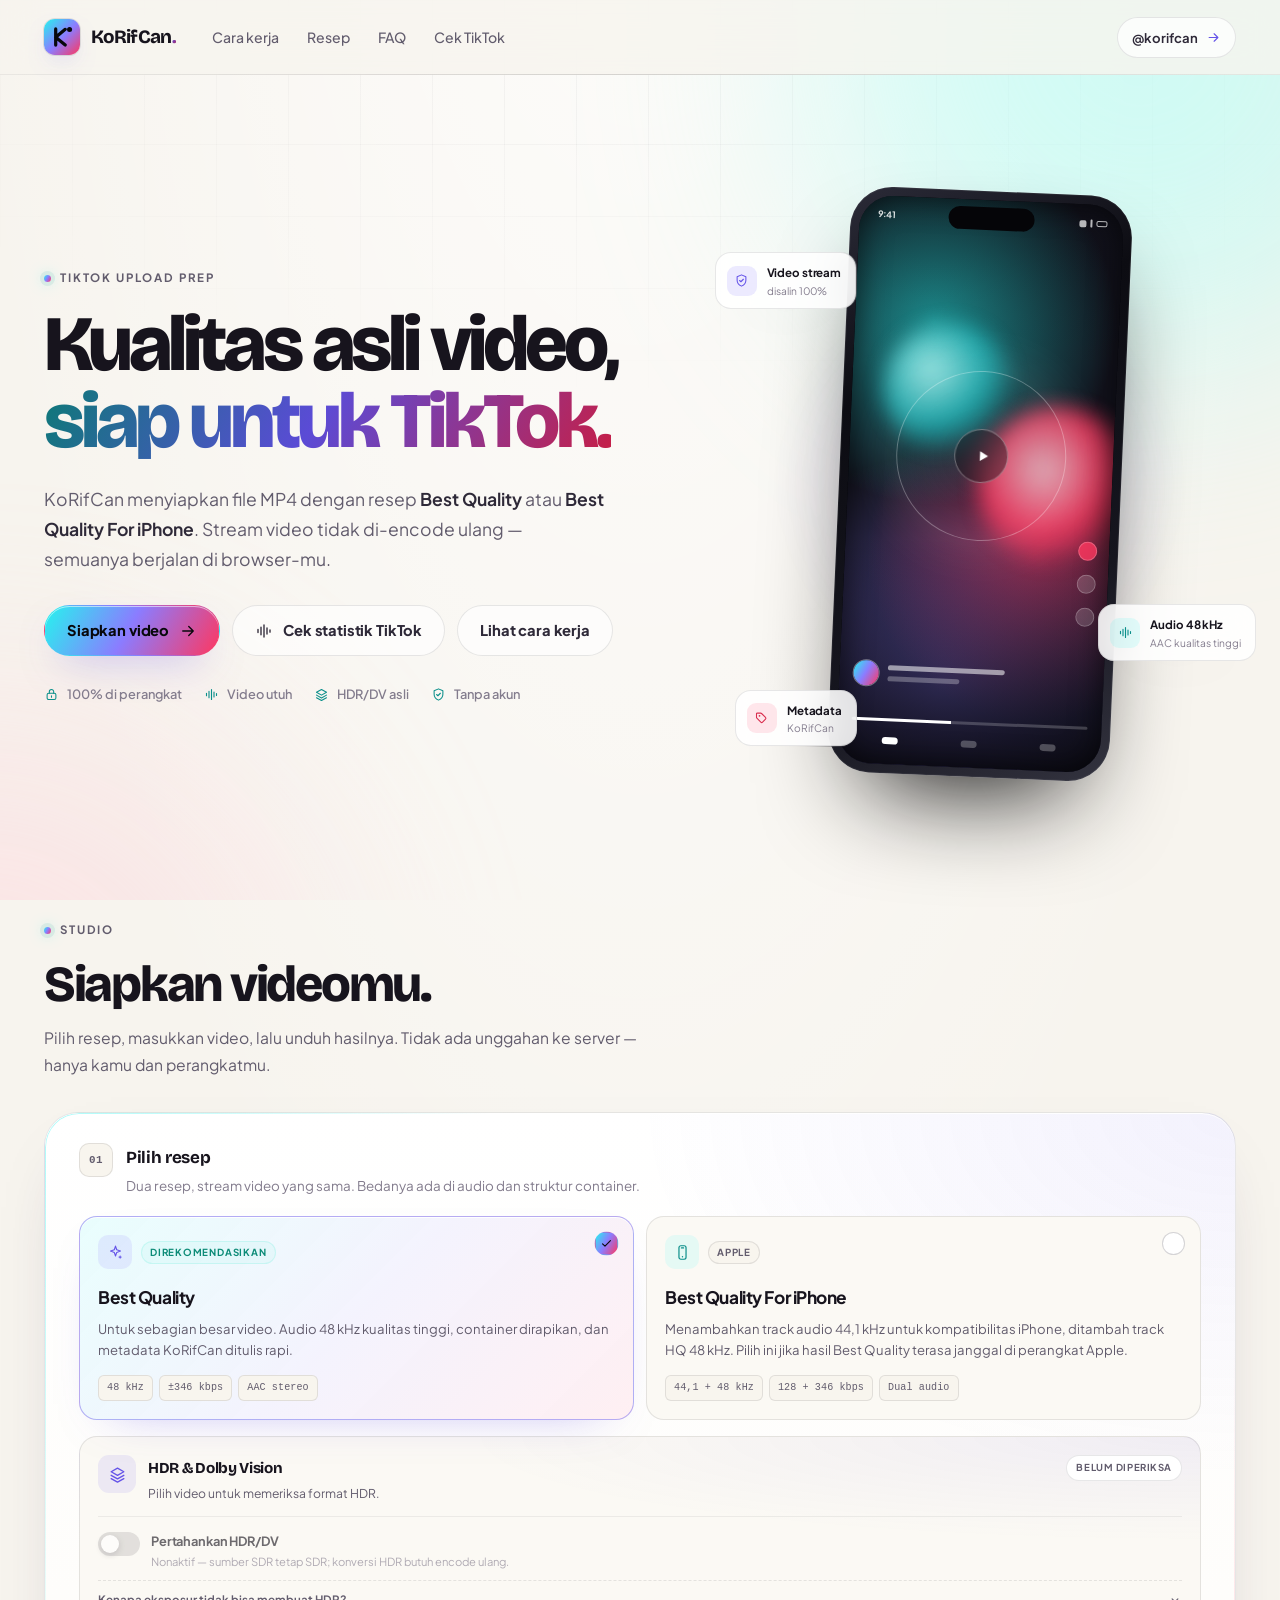
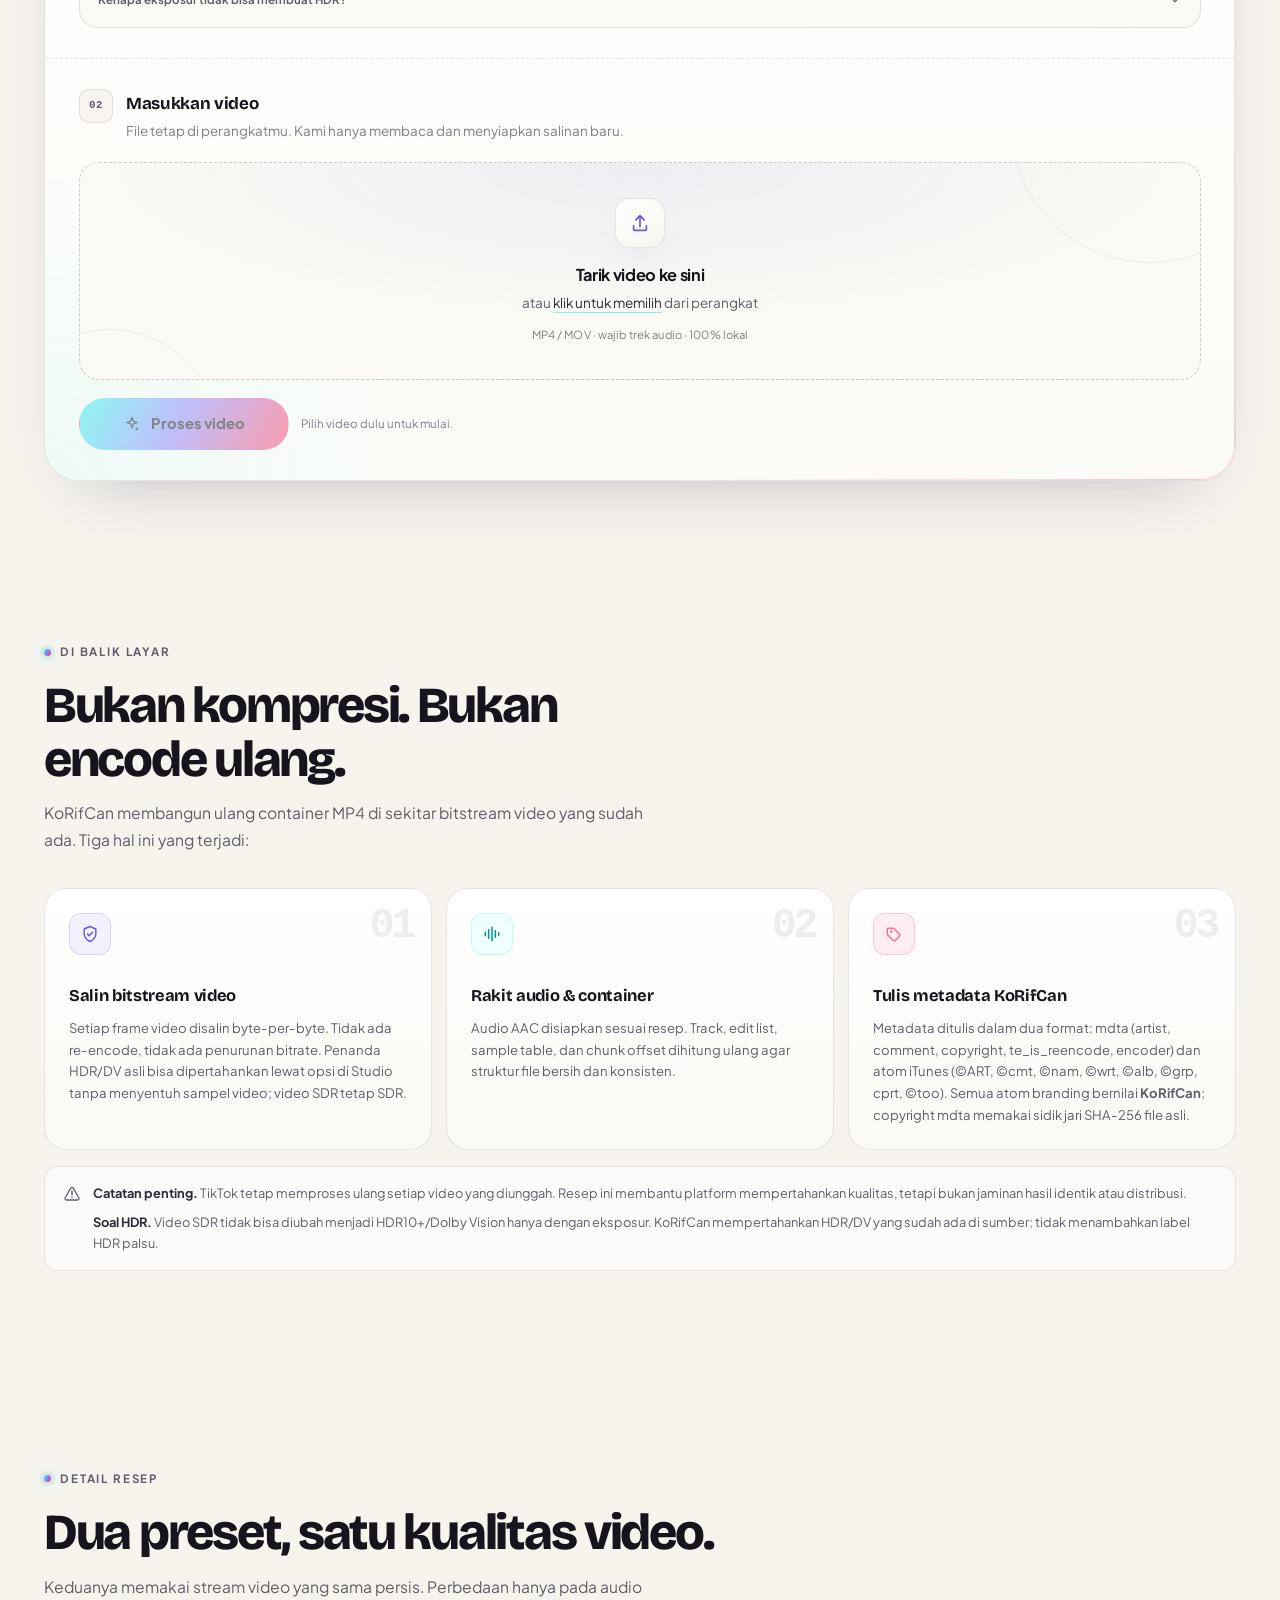
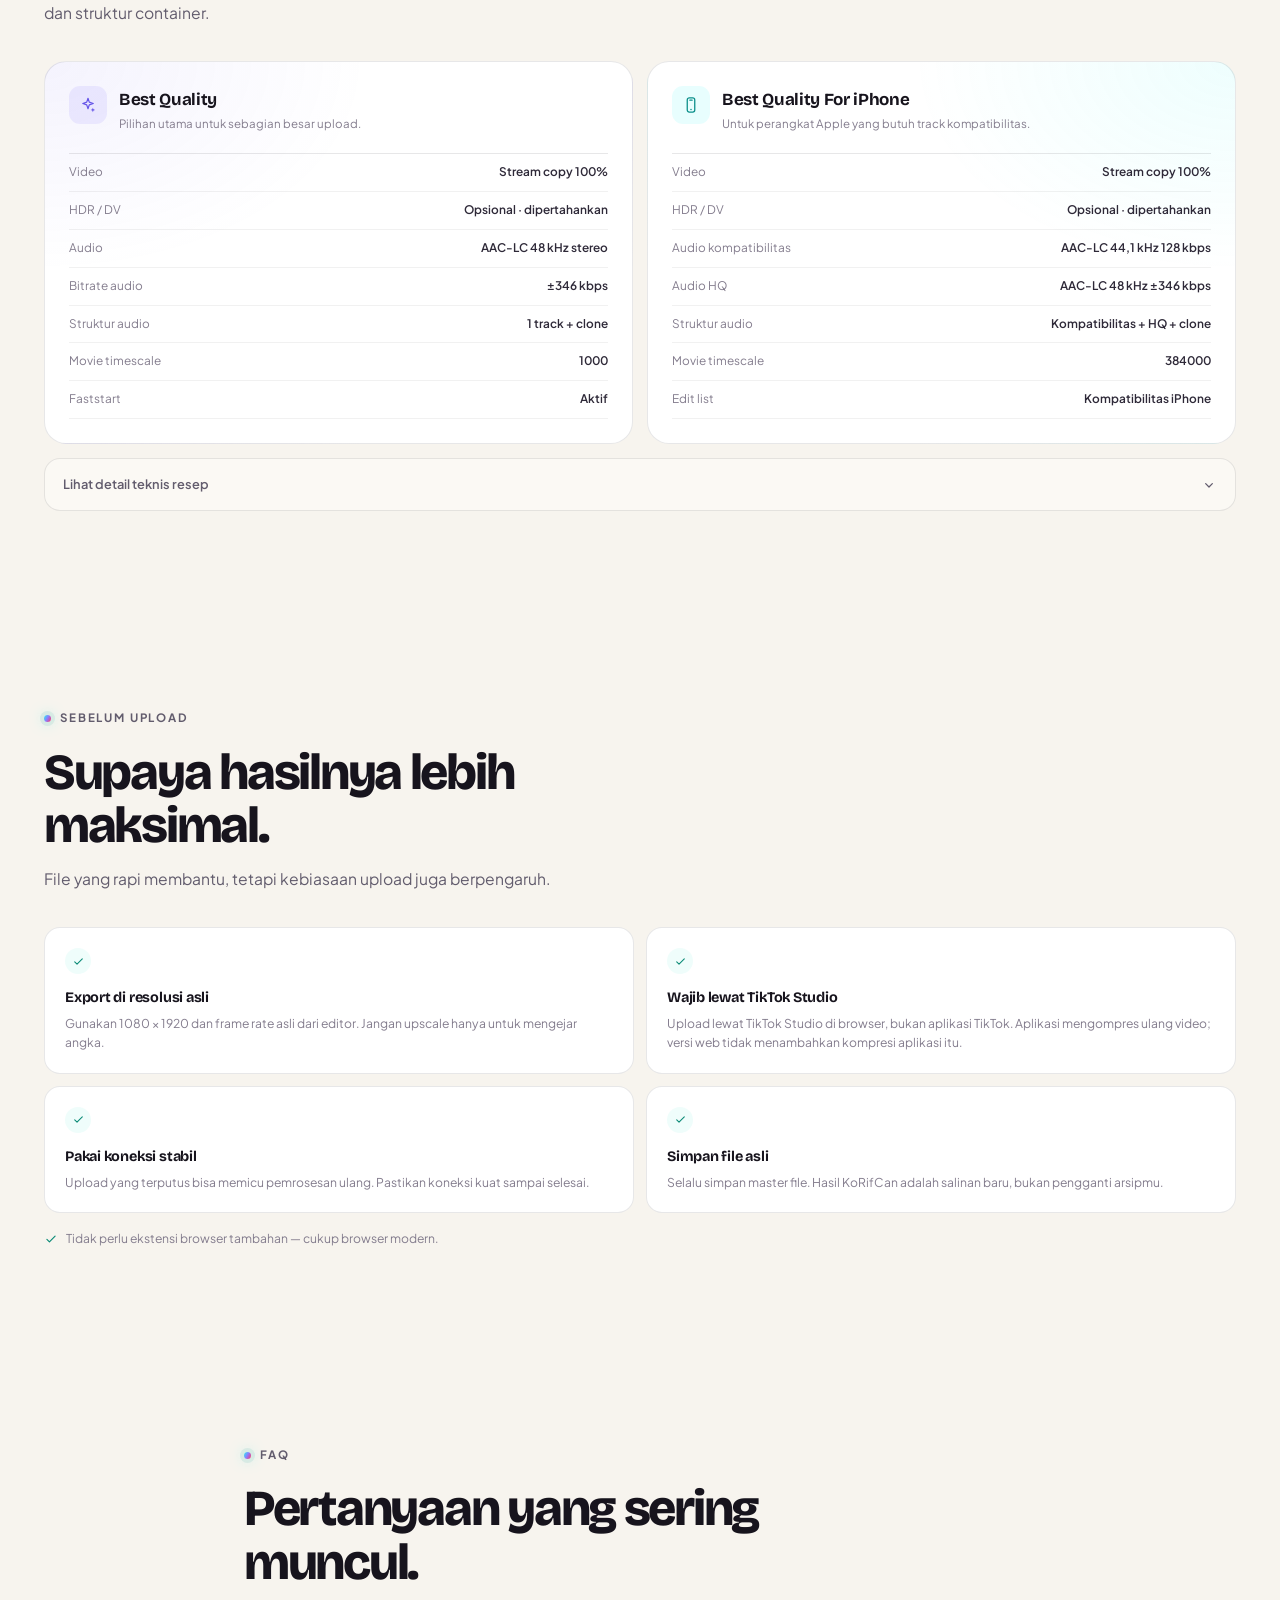
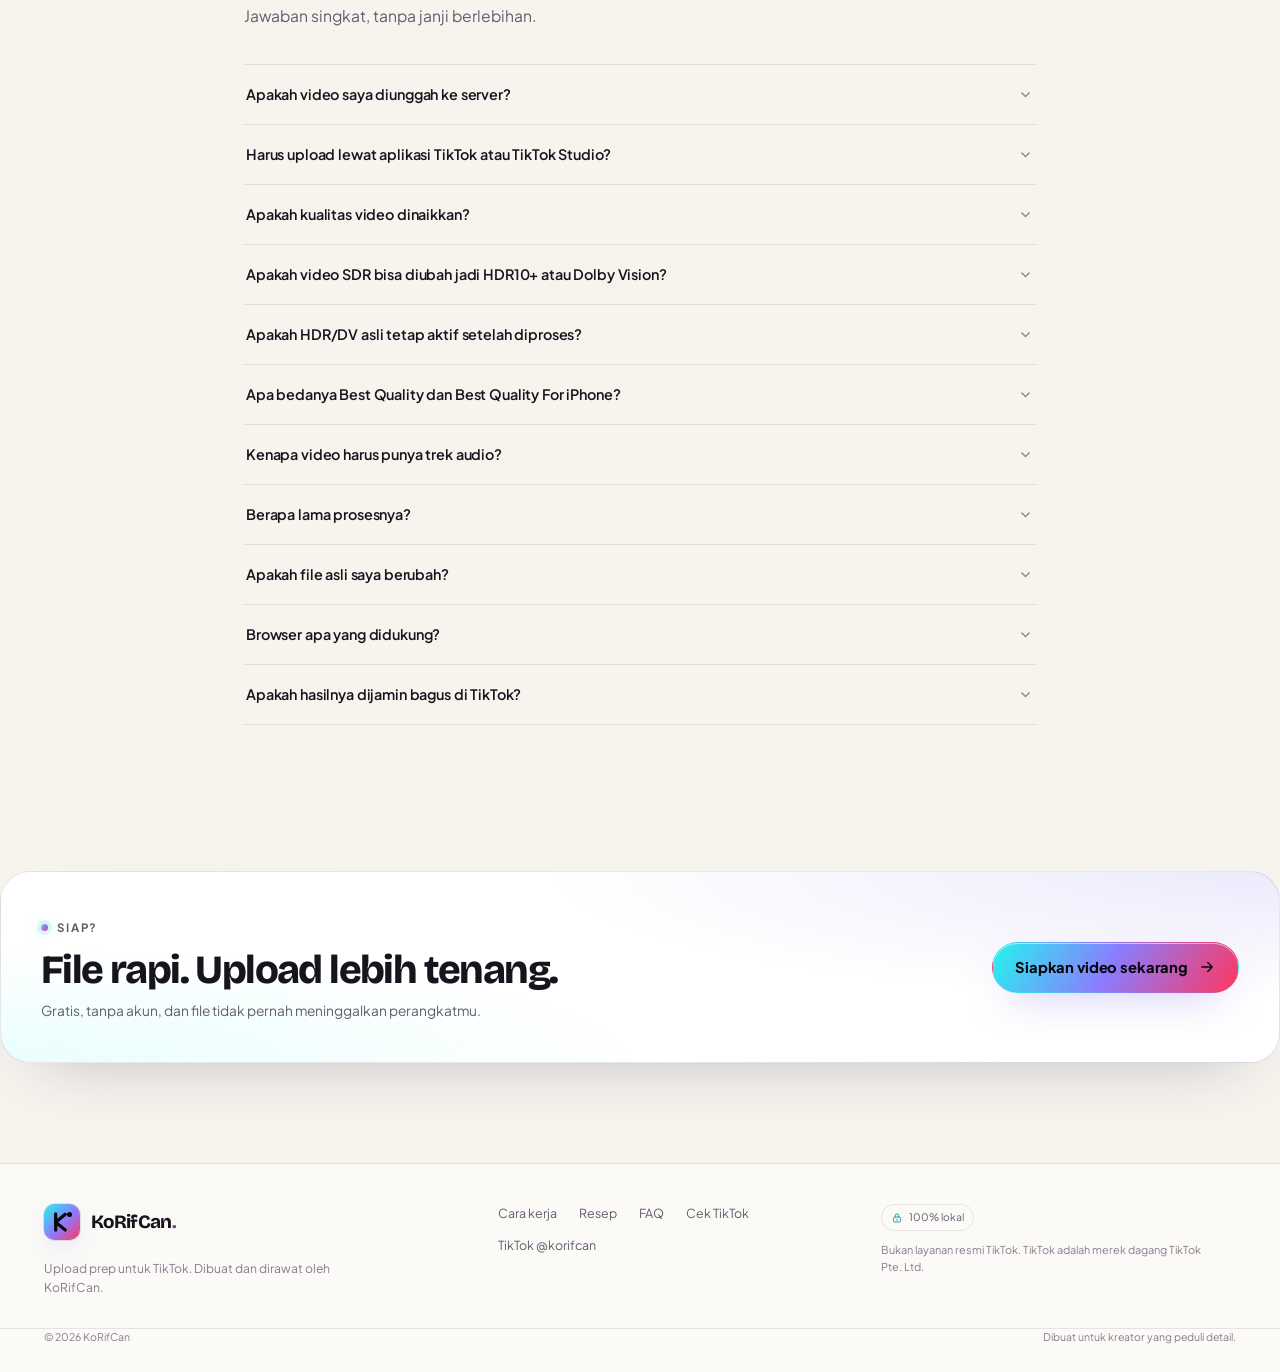
==== index.html @ ebb3dcac "Add hero shortcut to TikTok stats page" ====
<!doctype html>
<html lang="id">
<head>
  <meta charset="utf-8">
  <meta name="viewport" content="width=device-width, initial-scale=1, viewport-fit=cover">
  <title>KoRifCan — Siapkan Video TikTok Tanpa Encode Ulang</title>
  <meta name="description" content="Siapkan video TikTok dengan resep Best Quality atau Best Quality For iPhone. Video tidak di-encode ulang, HDR/DV asli bisa dipertahankan, dan seluruh proses berjalan di browser-mu.">
  <meta name="theme-color" content="#f7f4ee">
  <meta property="og:title" content="KoRifCan — Siapkan Video TikTok Tanpa Encode Ulang">
  <meta property="og:description" content="Upload prep untuk TikTok. Stream video disalin utuh, HDR/DV asli bisa dipertahankan, audio dan container dirapikan, 100% diproses di browser.">
  <meta property="og:type" content="website">
  <meta property="og:site_name" content="KoRifCan">
  <link rel="icon" href="favicon.svg" type="image/svg+xml">
  <link rel="stylesheet" href="style.css?v=20261113a">
</head>
<body>
  <svg class="svg-sprite" aria-hidden="true" focusable="false" xmlns="http://www.w3.org/2000/svg">
    <defs>
      <linearGradient id="gradMark" x1="0" y1="0" x2="40" y2="40" gradientUnits="userSpaceOnUse">
        <stop stop-color="#25f4ee"></stop>
        <stop offset=".52" stop-color="#8b7cff"></stop>
        <stop offset="1" stop-color="#ff375f"></stop>
      </linearGradient>
    </defs>
    <symbol id="icon-mark" viewBox="0 0 40 40">
      <rect width="40" height="40" rx="12" fill="url(#gradMark)"></rect>
      <path d="M13 11v18M13 20.2l10.6-8.7M13 20.2l10.6 8.7" fill="none" stroke="#08080c" stroke-width="3.6" stroke-linecap="round" stroke-linejoin="round"></path>
      <circle cx="28.4" cy="11.6" r="2.8" fill="#08080c"></circle>
    </symbol>
    <symbol id="icon-arrow" viewBox="0 0 24 24">
      <path d="M5 12h14M13 6l6 6-6 6" fill="none" stroke="currentColor" stroke-width="1.8" stroke-linecap="round" stroke-linejoin="round"></path>
    </symbol>
    <symbol id="icon-upload" viewBox="0 0 24 24">
      <path d="M12 16V4m0 0L7.5 8.5M12 4l4.5 4.5M5 15v3a2 2 0 0 0 2 2h10a2 2 0 0 0 2-2v-3" fill="none" stroke="currentColor" stroke-width="1.8" stroke-linecap="round" stroke-linejoin="round"></path>
    </symbol>
    <symbol id="icon-download" viewBox="0 0 24 24">
      <path d="M12 4v12m0 0l4.5-4.5M12 16l-4.5-4.5M5 20h14" fill="none" stroke="currentColor" stroke-width="1.9" stroke-linecap="round" stroke-linejoin="round"></path>
    </symbol>
    <symbol id="icon-tiktok" viewBox="0 0 24 24">
      <path d="M12.53.02c1.31-.02 2.61-.01 3.91-.02.08 1.53.63 3.09 1.75 4.17 1.12 1.11 2.7 1.62 4.24 1.79v4.03c-1.44-.05-2.89-.35-4.2-.97-.57-.26-1.1-.59-1.62-.93-.01 2.92.01 5.84-.02 8.75-.08 1.4-.54 2.79-1.35 3.94-1.31 1.92-3.58 3.17-5.91 3.21-1.43.08-2.86-.31-4.08-1.03-2.02-1.19-3.44-3.37-3.65-5.71-.02-.5-.03-1-.01-1.49.18-1.9 1.12-3.72 2.58-4.96 1.66-1.44 3.98-2.13 6.15-1.72.02 1.48-.04 2.96-.04 4.44-.99-.32-2.15-.23-3.02.37-.63.41-1.11 1.04-1.36 1.75-.21.51-.15 1.07-.14 1.61.24 1.64 1.82 3.02 3.5 2.87 1.12-.01 2.19-.66 2.77-1.61.19-.33.4-.67.41-1.06.1-1.79.06-3.57.07-5.36.01-4.03-.01-8.05.02-12.07Z" fill="currentColor"></path>
    </symbol>
    <symbol id="icon-external" viewBox="0 0 24 24">
      <path d="M14 4h6v6M20 4l-9 9M19 14v5a1 1 0 0 1-1 1H5a1 1 0 0 1-1-1V6a1 1 0 0 1 1-1h5" fill="none" stroke="currentColor" stroke-width="1.8" stroke-linecap="round" stroke-linejoin="round"></path>
    </symbol>
    <symbol id="icon-file" viewBox="0 0 24 24">
      <path d="M7 3h7l4 4v13a1 1 0 0 1-1 1H7a1 1 0 0 1-1-1V4a1 1 0 0 1 1-1Z" fill="none" stroke="currentColor" stroke-width="1.7" stroke-linejoin="round"></path>
      <path d="M14 3v5h4M9 12h6M9 16h4" fill="none" stroke="currentColor" stroke-width="1.7" stroke-linecap="round" stroke-linejoin="round"></path>
    </symbol>
    <symbol id="icon-check" viewBox="0 0 24 24">
      <path d="m5 12.5 4.3 4.3L19 7" fill="none" stroke="currentColor" stroke-width="2" stroke-linecap="round" stroke-linejoin="round"></path>
    </symbol>
    <symbol id="icon-shield" viewBox="0 0 24 24">
      <path d="M12 3l7 3v5.5c0 4.5-3 7.7-7 9.5-4-1.8-7-5-7-9.5V6l7-3Z" fill="none" stroke="currentColor" stroke-width="1.7" stroke-linejoin="round"></path>
      <path d="m9 12 2 2 4-4" fill="none" stroke="currentColor" stroke-width="1.7" stroke-linecap="round" stroke-linejoin="round"></path>
    </symbol>
    <symbol id="icon-lock" viewBox="0 0 24 24">
      <rect x="5" y="10" width="14" height="10" rx="2.5" fill="none" stroke="currentColor" stroke-width="1.7"></rect>
      <path d="M8.5 10V7.5a3.5 3.5 0 1 1 7 0V10M12 14v2.5" fill="none" stroke="currentColor" stroke-width="1.7" stroke-linecap="round"></path>
    </symbol>
    <symbol id="icon-waves" viewBox="0 0 24 24">
      <path d="M4 10v4M8 7v10M12 4v16M16 8v8M20 10.5v3" fill="none" stroke="currentColor" stroke-width="1.8" stroke-linecap="round"></path>
    </symbol>
    <symbol id="icon-layers" viewBox="0 0 24 24">
      <path d="m12 4 8 4.5-8 4.5-8-4.5L12 4Z" fill="none" stroke="currentColor" stroke-width="1.7" stroke-linejoin="round"></path>
      <path d="m4 13 8 4.5 8-4.5M4 17.2l8 4.5 8-4.5" fill="none" stroke="currentColor" stroke-width="1.7" stroke-linecap="round" stroke-linejoin="round"></path>
    </symbol>
    <symbol id="icon-tag" viewBox="0 0 24 24">
      <path d="M4 5.5v6.2c0 .5.2 1 .6 1.4l6.3 6.3c.8.8 2 .8 2.8 0l4.7-4.7c.8-.8.8-2 0-2.8l-6.3-6.3c-.4-.4-.9-.6-1.4-.6H5.5C4.7 5 4 5 4 5.5Z" fill="none" stroke="currentColor" stroke-width="1.7" stroke-linejoin="round"></path>
      <circle cx="8.8" cy="9.2" r="1.4" fill="currentColor"></circle>
    </symbol>
    <symbol id="icon-phone" viewBox="0 0 24 24">
      <rect x="7" y="2.5" width="10" height="19" rx="2.7" fill="none" stroke="currentColor" stroke-width="1.7"></rect>
      <path d="M10.5 5.5h3" fill="none" stroke="currentColor" stroke-width="1.7" stroke-linecap="round"></path>
      <circle cx="12" cy="18" r="1" fill="currentColor"></circle>
    </symbol>
    <symbol id="icon-spark" viewBox="0 0 24 24">
      <path d="M12 3l1.7 5.1L19 10l-5.3 1.9L12 17l-1.7-5.1L5 10l5.3-1.9L12 3Z" fill="none" stroke="currentColor" stroke-width="1.6" stroke-linejoin="round"></path>
      <path d="M18.5 15.5l.8 2.2 2.2.8-2.2.8-.8 2.2-.8-2.2-2.2-.8 2.2-.8.8-2.2Z" fill="currentColor"></path>
    </symbol>
    <symbol id="icon-chevron" viewBox="0 0 24 24">
      <path d="m7 10 5 5 5-5" fill="none" stroke="currentColor" stroke-width="1.9" stroke-linecap="round" stroke-linejoin="round"></path>
    </symbol>
    <symbol id="icon-alert" viewBox="0 0 24 24">
      <path d="M12 8v5M12 16.5v.1" fill="none" stroke="currentColor" stroke-width="2" stroke-linecap="round"></path>
      <path d="M10.3 4.2 2.9 17a2 2 0 0 0 1.7 3h14.8a2 2 0 0 0 1.7-3L13.7 4.2a2 2 0 0 0-3.4 0Z" fill="none" stroke="currentColor" stroke-width="1.7" stroke-linejoin="round"></path>
    </symbol>
    <symbol id="icon-x" viewBox="0 0 24 24">
      <path d="m6 6 12 12M18 6 6 18" fill="none" stroke="currentColor" stroke-width="1.9" stroke-linecap="round"></path>
    </symbol>
    <symbol id="icon-play" viewBox="0 0 24 24">
      <path d="M9 7.5v9l7.5-4.5L9 7.5Z" fill="currentColor"></path>
    </symbol>
  </svg>

  <div class="page-glow-layer" aria-hidden="true">
    <div class="page-glow page-glow--one"></div>
    <div class="page-glow page-glow--two"></div>
  </div>

  <header class="site-header">
    <div class="container header-inner">
      <a class="brand" href="#atas" aria-label="KoRifCan, kembali ke atas">
        <span class="brand-mark"><svg class="icon" aria-hidden="true"><use href="#icon-mark"></use></svg></span>
        <span class="brand-name">KoRifCan<span class="brand-dot">.</span></span>
      </a>
      <nav class="header-nav" aria-label="Navigasi utama">
        <a href="#cara-kerja">Cara kerja</a>
        <a href="#resep">Resep</a>
        <a href="#faq">FAQ</a>
        <a href="stats.html">Cek TikTok</a>
      </nav>
      <a class="header-cta" href="https://www.tiktok.com/@korifcan" target="_blank" rel="noopener noreferrer">
        <span>@korifcan</span>
        <svg class="icon" aria-hidden="true"><use href="#icon-arrow"></use></svg>
      </a>
    </div>
  </header>

  <main id="atas">
    <section class="hero">
      <div class="container hero-grid">
        <div class="hero-copy">
          <div class="eyebrow"><span class="eyebrow-dot"></span> TikTok upload prep</div>
          <h1>Kualitas asli video,<br><span class="text-grad">siap untuk TikTok.</span></h1>
          <p class="hero-lead">KoRifCan menyiapkan file MP4 dengan resep <strong>Best Quality</strong> atau <strong>Best Quality For iPhone</strong>. Stream video tidak di-encode ulang — semuanya berjalan di browser-mu.</p>
          <div class="hero-actions">
            <a class="btn btn-primary" href="#studio">
              <span>Siapkan video</span>
              <svg class="icon" aria-hidden="true"><use href="#icon-arrow"></use></svg>
            </a>
            <a class="btn btn-ghost" href="stats.html">
              <svg class="icon" aria-hidden="true"><use href="#icon-waves"></use></svg>
              <span>Cek statistik TikTok</span>
            </a>
            <a class="btn btn-ghost" href="#cara-kerja">Lihat cara kerja</a>
          </div>
          <ul class="hero-facts" aria-label="Keunggulan KoRifCan">
            <li><svg class="icon" aria-hidden="true"><use href="#icon-lock"></use></svg> 100% di perangkat</li>
            <li><svg class="icon" aria-hidden="true"><use href="#icon-waves"></use></svg> Video utuh</li>
            <li><svg class="icon" aria-hidden="true"><use href="#icon-layers"></use></svg> HDR/DV asli</li>
            <li><svg class="icon" aria-hidden="true"><use href="#icon-shield"></use></svg> Tanpa akun</li>
          </ul>
        </div>

        <div class="hero-visual" aria-hidden="true">
          <div class="phone">
            <div class="phone-notch"></div>
            <div class="phone-screen">
              <div class="screen-status"><span>9:41</span><span class="screen-status-icons"><i></i><i></i><i></i></span></div>
              <div class="screen-media">
                <div class="screen-orb screen-orb--a"></div>
                <div class="screen-orb screen-orb--b"></div>
                <div class="screen-ring"></div>
                <div class="screen-play"><svg class="icon"><use href="#icon-play"></use></svg></div>
                <div class="screen-rail">
                  <span class="rail-dot"></span><span class="rail-dot"></span><span class="rail-dot"></span>
                </div>
                <div class="screen-caption">
                  <span class="caption-avatar"></span>
                  <span class="caption-lines"><i></i><i></i></span>
                </div>
              </div>
              <div class="screen-bottom">
                <span class="screen-progress"></span>
                <div class="screen-tabs"><i class="is-on"></i><i></i><i></i></div>
              </div>
            </div>
          </div>
          <div class="float-card float-card--video">
            <span class="float-icon"><svg class="icon"><use href="#icon-shield"></use></svg></span>
            <span><strong>Video stream</strong><small>disalin 100%</small></span>
          </div>
          <div class="float-card float-card--audio">
            <span class="float-icon float-icon--cyan"><svg class="icon"><use href="#icon-waves"></use></svg></span>
            <span><strong>Audio 48 kHz</strong><small>AAC kualitas tinggi</small></span>
          </div>
          <div class="float-card float-card--meta">
            <span class="float-icon float-icon--pink"><svg class="icon"><use href="#icon-tag"></use></svg></span>
            <span><strong>Metadata</strong><small>KoRifCan</small></span>
          </div>
        </div>
      </div>
    </section>

    <section class="studio-section" id="studio">
      <div class="container">
        <div class="section-head">
          <div class="eyebrow"><span class="eyebrow-dot"></span> Studio</div>
          <h2>Siapkan videomu.</h2>
          <p>Pilih resep, masukkan video, lalu unduh hasilnya. Tidak ada unggahan ke server — hanya kamu dan perangkatmu.</p>
        </div>

        <div class="studio-card" id="studioCard">
          <div class="studio-step">
            <div class="step-head">
              <span class="step-index">01</span>
              <div>
                <h3>Pilih resep</h3>
                <p>Dua resep, stream video yang sama. Bedanya ada di audio dan struktur container.</p>
              </div>
            </div>

            <div class="preset-grid" role="radiogroup" aria-label="Pilih resep">
              <label class="preset-option" data-preset="best">
                <input type="radio" name="preset" value="best" checked>
                <span class="preset-check"><svg class="icon" aria-hidden="true"><use href="#icon-check"></use></svg></span>
                <span class="preset-top">
                  <span class="preset-icon"><svg class="icon" aria-hidden="true"><use href="#icon-spark"></use></svg></span>
                  <span class="preset-badge">Direkomendasikan</span>
                </span>
                <span class="preset-name">Best Quality</span>
                <span class="preset-desc">Untuk sebagian besar video. Audio 48 kHz kualitas tinggi, container dirapikan, dan metadata KoRifCan ditulis rapi.</span>
                <span class="preset-specs">
                  <span>48 kHz</span><span>±346 kbps</span><span>AAC stereo</span>
                </span>
              </label>

              <label class="preset-option" data-preset="iphone">
                <input type="radio" name="preset" value="iphone">
                <span class="preset-check"><svg class="icon" aria-hidden="true"><use href="#icon-check"></use></svg></span>
                <span class="preset-top">
                  <span class="preset-icon preset-icon--cyan"><svg class="icon" aria-hidden="true"><use href="#icon-phone"></use></svg></span>
                  <span class="preset-badge preset-badge--quiet">Apple</span>
                </span>
                <span class="preset-name">Best Quality For iPhone</span>
                <span class="preset-desc">Menambahkan track audio 44,1 kHz untuk kompatibilitas iPhone, ditambah track HQ 48 kHz. Pilih ini jika hasil Best Quality terasa janggal di perangkat Apple.</span>
                <span class="preset-specs">
                  <span>44,1 + 48 kHz</span><span>128 + 346 kbps</span><span>Dual audio</span>
                </span>
              </label>
            </div>

            <div class="hdr-card" id="hdrCard">
              <div class="hdr-top">
                <span class="hdr-icon"><svg class="icon" aria-hidden="true"><use href="#icon-layers"></use></svg></span>
                <div class="hdr-copy">
                  <h4>HDR &amp; Dolby Vision</h4>
                  <p id="hdrStatus">Pilih video untuk memeriksa format HDR.</p>
                </div>
                <span class="hdr-badge" id="hdrBadge">Belum diperiksa</span>
              </div>
              <label class="hdr-toggle is-disabled" id="hdrToggle" for="hdrPreserve">
                <input type="checkbox" id="hdrPreserve" checked disabled>
                <span class="hdr-switch" aria-hidden="true"></span>
                <span class="hdr-toggle-copy">
                  <strong>Pertahankan HDR/DV</strong>
                  <small id="hdrToggleNote">Nonaktif — sumber SDR tetap SDR; konversi HDR butuh encode ulang.</small>
                </span>
              </label>
              <details class="hdr-info">
                <summary>
                  <span>Kenapa eksposur tidak bisa membuat HDR?</span>
                  <svg class="icon" aria-hidden="true"><use href="#icon-chevron"></use></svg>
                </summary>
                <div class="hdr-info-body">
                  <p><strong>HDR bukan efek eksposur.</strong> Mengubah eksposur berarti mengubah piksel, jadi video harus di-decode dan di-encode ulang. Itu pun tidak membuat metadata HDR10+ per-scene atau RPU Dolby Vision yang valid.</p>
                  <ul>
                    <li><strong>HDR10+</strong> butuh bitstream 10-bit PQ dan metadata dinamis ST 2094-40 yang mengikuti setiap scene.</li>
                    <li><strong>Dolby Vision</strong> butuh RPU per frame dan tooling berlisensi Dolby; tidak bisa disintesis dari slider eksposur.</li>
                    <li><strong>Yang bisa dilakukan tanpa re-encode:</strong> mempertahankan HDR/DV yang sudah ada di file sumber. Video SDR tetap SDR.</li>
                  </ul>
                  <p>Butuh konversi SDR ke HDR? Itu harus dilakukan dengan encoder 10-bit dan tooling metadata di desktop/server, bukan di situs statis ini.</p>
                </div>
              </details>
            </div>
          </div>

          <div class="studio-step">
            <div class="step-head">
              <span class="step-index">02</span>
              <div>
                <h3>Masukkan video</h3>
                <p>File tetap di perangkatmu. Kami hanya membaca dan menyiapkan salinan baru.</p>
              </div>
            </div>

            <div class="dropzone" id="dropzone" role="button" tabindex="0" aria-label="Pilih video MP4 atau MOV">
              <input type="file" id="fileInput" accept="video/mp4,video/quicktime,.mp4,.mov,.m4v" hidden>
              <span class="dropzone-icon"><svg class="icon" aria-hidden="true"><use href="#icon-upload"></use></svg></span>
              <span class="dropzone-title">Tarik video ke sini</span>
              <span class="dropzone-sub">atau <u>klik untuk memilih</u> dari perangkat</span>
              <span class="dropzone-note">MP4 / MOV · wajib trek audio · 100% lokal</span>
              <span class="dropzone-orbit dropzone-orbit--one"></span>
              <span class="dropzone-orbit dropzone-orbit--two"></span>
            </div>

            <div class="file-card" id="fileCard" hidden>
              <div class="file-row">
                <span class="file-icon"><svg class="icon" aria-hidden="true"><use href="#icon-file"></use></svg></span>
                <span class="file-copy">
                  <span class="file-name" id="fileName">video.mp4</span>
                  <span class="file-meta" id="fileMeta">—</span>
                </span>
                <span class="file-actions">
                  <button class="mini-btn" type="button" id="btnChange">Ganti</button>
                  <button class="icon-btn" type="button" id="btnRemove" aria-label="Hapus video">
                    <svg class="icon" aria-hidden="true"><use href="#icon-x"></use></svg>
                  </button>
                </span>
              </div>
              <dl class="file-details" id="fileDetails" aria-label="Informasi video" hidden>
                <div class="file-stat">
                  <dt>Resolusi</dt>
                  <dd id="infoResolution">—</dd>
                </div>
                <div class="file-stat">
                  <dt>Frame rate</dt>
                  <dd id="infoFps">—</dd>
                </div>
                <div class="file-stat">
                  <dt>Durasi</dt>
                  <dd id="infoDuration">—</dd>
                </div>
                <div class="file-stat">
                  <dt>Codec</dt>
                  <dd id="infoCodec">—</dd>
                </div>
                <div class="file-stat">
                  <dt>Bit depth</dt>
                  <dd id="infoBitDepth">—</dd>
                </div>
                <div class="file-stat">
                  <dt>Warna</dt>
                  <dd id="infoColor">—</dd>
                </div>
                <div class="file-stat">
                  <dt>Bitrate video</dt>
                  <dd id="infoBitrate">—</dd>
                </div>
                <div class="file-stat">
                  <dt>Bitrate total</dt>
                  <dd id="infoTotalBitrate">—</dd>
                </div>
                <div class="file-stat">
                  <dt>Kualitas</dt>
                  <dd><span id="infoQuality">—</span><small class="file-stat-note" id="infoQualityNote"></small></dd>
                </div>
                <div class="file-stat">
                  <dt>Audio</dt>
                  <dd id="infoAudio">—</dd>
                </div>
              </dl>
            </div>

            <div class="process-row">
              <button class="btn btn-primary btn-process" type="button" id="btnProcess" disabled>
                <svg class="icon" aria-hidden="true"><use href="#icon-spark"></use></svg>
                <span id="processLabel">Proses video</span>
              </button>
              <p class="process-note" id="processNote">Pilih video dulu untuk mulai.</p>
            </div>
          </div>

          <div class="progress-panel" id="progressPanel" aria-live="polite" hidden>
            <div class="progress-head">
              <div>
                <h3 id="progressTitle">Sedang menyiapkan videomu</h3>
                <p id="progressSub">Jangan tutup tab ini selama proses berjalan.</p>
              </div>
              <span class="progress-pct" id="progressPct">0%</span>
            </div>
            <div class="progress-track" id="progressBar" role="progressbar" aria-valuemin="0" aria-valuemax="100" aria-valuenow="0" aria-label="Progres pemrosesan">
              <span class="progress-fill" id="barFill"></span>
            </div>
            <ol class="stage-list" id="stageList">
              <li class="stage" data-stage="0"><span class="stage-dot"><span>1</span></span><span class="stage-label">Membaca file &amp; sidik jari</span></li>
              <li class="stage" data-stage="1"><span class="stage-dot"><span>2</span></span><span class="stage-label">Memuat mesin ffmpeg</span></li>
              <li class="stage" data-stage="2"><span class="stage-dot"><span>3</span></span><span class="stage-label">Menyalin video &amp; menyiapkan audio</span></li>
              <li class="stage" data-stage="3"><span class="stage-dot"><span>4</span></span><span class="stage-label">Menyusun container &amp; metadata</span></li>
              <li class="stage" data-stage="4"><span class="stage-dot"><span>5</span></span><span class="stage-label">Menyiapkan file unduhan</span></li>
            </ol>
          </div>

          <div class="error-box" id="errorBox" role="alert" hidden>
            <span class="error-icon"><svg class="icon" aria-hidden="true"><use href="#icon-alert"></use></svg></span>
            <div class="error-copy">
              <strong>Proses belum berhasil</strong>
              <p id="errorText">Terjadi kesalahan.</p>
            </div>
            <button class="icon-btn" type="button" id="btnErrorClose" aria-label="Tutup pesan error">
              <svg class="icon" aria-hidden="true"><use href="#icon-x"></use></svg>
            </button>
          </div>

          <div class="result-panel" id="resultPanel" role="status" hidden>
            <div class="result-head">
              <span class="result-badge"><svg class="icon" aria-hidden="true"><use href="#icon-check"></use></svg> Siap diunduh</span>
              <h3>Videomu sudah disiapkan.</h3>
              <p>Stream video disalin utuh. File asli tetap tidak berubah.</p>
            </div>
            <div class="result-grid">
              <div class="result-preview">
                <video id="preview" controls playsinline preload="metadata" poster="poster.svg"></video>
              </div>
              <div class="result-detail">
                <span class="result-file" id="resultName">video-korifcan.mp4</span>
                <dl class="result-stats">
                  <div><dt>Ukuran file</dt><dd id="resultSize">—</dd></div>
                  <div><dt>Durasi</dt><dd id="resultDuration">—</dd></div>
                  <div><dt>Resep</dt><dd id="resultPreset">—</dd></div>
                  <div><dt>Stream video</dt><dd id="resultStream">—</dd></div>
                  <div><dt>HDR / DV</dt><dd id="resultHdr">—</dd></div>
                </dl>
                <p class="result-meta" id="resultMeta">Metadata KoRifCan: mdta + iTunes</p>
                <a class="btn btn-primary btn-download" id="btnDownload" href="#" download>
                  <svg class="icon" aria-hidden="true"><use href="#icon-download"></use></svg>
                  <span>Unduh video</span>
                </a>
                <a class="btn btn-studio" id="studioLink" href="https://www.tiktok.com/tiktokstudio/upload" target="_blank" rel="noopener noreferrer">
                  <span class="studio-mark"><svg class="icon" aria-hidden="true"><use href="#icon-tiktok"></use></svg></span>
                  <span class="studio-copy">
                    <span class="studio-title">Upload lewat TikTok Studio</span>
                    <span class="studio-sub">Wajib di browser · tanpa ekstensi</span>
                  </span>
                  <span class="studio-arrow"><svg class="icon" aria-hidden="true"><use href="#icon-external"></use></svg></span>
                  <!-- Stub untuk app.js lama yang masih tersimpan di cache: jangan sampai handler unduhan otomatisnya menempel ke tautan asli. -->
                  <span id="btnStudio" hidden></span>
                </a>
                <div class="studio-guide">
                  <p class="studio-guide-title"><svg class="icon" aria-hidden="true"><use href="#icon-check"></use></svg> Cara upload yang benar</p>
                  <ol class="studio-steps">
                    <li>Unduh video dulu lewat tombol <strong>Unduh video</strong> di atas.</li>
                    <li>Buka <strong>TikTok Studio</strong> lewat tombol di atas — di browser, bukan aplikasi TikTok.</li>
                    <li>Seret atau pilih <strong id="studioFileName">video-korifcan.mp4</strong> di tab TikTok Studio.</li>
                  </ol>
                  <p class="studio-warning"><svg class="icon" aria-hidden="true"><use href="#icon-alert"></use></svg> <span><strong>Jangan upload lewat aplikasi TikTok</strong> — aplikasi akan mengompres ulang video. Tidak perlu ekstensi browser tambahan; file hasil tetap MP4 biasa.</span></p>
                </div>
                <button class="btn btn-ghost btn-again" type="button" id="btnAgain">Proses video lain</button>
              </div>
            </div>
            <p class="result-footnote">TikTok tetap memproses ulang video saat upload. Upload lewat TikTok Studio di browser, bukan aplikasi, untuk mengurangi kompresi tambahan. Resep ini membantu mempertahankan kualitas, bukan menjamin hasil yang identik.</p>
          </div>
        </div>
      </div>
    </section>

    <section class="section how-section" id="cara-kerja">
      <div class="container">
        <div class="section-head">
          <div class="eyebrow"><span class="eyebrow-dot"></span> Di balik layar</div>
          <h2>Bukan kompresi. Bukan encode ulang.</h2>
          <p>KoRifCan membangun ulang container MP4 di sekitar bitstream video yang sudah ada. Tiga hal ini yang terjadi:</p>
        </div>
        <div class="feature-grid">
          <article class="feature-card" data-reveal>
            <span class="feature-number">01</span>
            <span class="feature-icon"><svg class="icon" aria-hidden="true"><use href="#icon-shield"></use></svg></span>
            <h3>Salin bitstream video</h3>
            <p>Setiap frame video disalin byte-per-byte. Tidak ada re-encode, tidak ada penurunan bitrate. Penanda HDR/DV asli bisa dipertahankan lewat opsi di Studio tanpa menyentuh sampel video; video SDR tetap SDR.</p>
          </article>
          <article class="feature-card" data-reveal>
            <span class="feature-number">02</span>
            <span class="feature-icon feature-icon--cyan"><svg class="icon" aria-hidden="true"><use href="#icon-waves"></use></svg></span>
            <h3>Rakit audio &amp; container</h3>
            <p>Audio AAC disiapkan sesuai resep. Track, edit list, sample table, dan chunk offset dihitung ulang agar struktur file bersih dan konsisten.</p>
          </article>
          <article class="feature-card" data-reveal>
            <span class="feature-number">03</span>
            <span class="feature-icon feature-icon--pink"><svg class="icon" aria-hidden="true"><use href="#icon-tag"></use></svg></span>
            <h3>Tulis metadata KoRifCan</h3>
            <p>Metadata ditulis dalam dua format: mdta (artist, comment, copyright, te_is_reencode, encoder) dan atom iTunes (©ART, ©cmt, ©nam, ©wrt, ©alb, ©grp, cprt, ©too). Semua atom branding bernilai <strong>KoRifCan</strong>; copyright mdta memakai sidik jari SHA-256 file asli.</p>
          </article>
        </div>
        <div class="honesty-note" data-reveal>
          <svg class="icon" aria-hidden="true"><use href="#icon-alert"></use></svg>
          <div>
            <p><strong>Catatan penting.</strong> TikTok tetap memproses ulang setiap video yang diunggah. Resep ini membantu platform mempertahankan kualitas, tetapi bukan jaminan hasil identik atau distribusi.</p>
            <p><strong>Soal HDR.</strong> Video SDR tidak bisa diubah menjadi HDR10+/Dolby Vision hanya dengan eksposur. KoRifCan mempertahankan HDR/DV yang sudah ada di sumber; tidak menambahkan label HDR palsu.</p>
          </div>
        </div>
      </div>
    </section>

    <section class="section recipe-section" id="resep">
      <div class="container">
        <div class="section-head">
          <div class="eyebrow"><span class="eyebrow-dot"></span> Detail resep</div>
          <h2>Dua preset, satu kualitas video.</h2>
          <p>Keduanya memakai stream video yang sama persis. Perbedaan hanya pada audio dan struktur container.</p>
        </div>

        <div class="recipe-grid">
          <article class="recipe-card" data-reveal>
            <div class="recipe-head">
              <span class="recipe-icon"><svg class="icon" aria-hidden="true"><use href="#icon-spark"></use></svg></span>
              <div>
                <h3>Best Quality</h3>
                <p>Pilihan utama untuk sebagian besar upload.</p>
              </div>
            </div>
            <ul class="recipe-list">
              <li><span>Video</span><strong>Stream copy 100%</strong></li>
              <li><span>HDR / DV</span><strong>Opsional · dipertahankan</strong></li>
              <li><span>Audio</span><strong>AAC-LC 48 kHz stereo</strong></li>
              <li><span>Bitrate audio</span><strong>±346 kbps</strong></li>
              <li><span>Struktur audio</span><strong>1 track + clone</strong></li>
              <li><span>Movie timescale</span><strong>1000</strong></li>
              <li><span>Faststart</span><strong>Aktif</strong></li>
            </ul>
          </article>

          <article class="recipe-card recipe-card--iphone" data-reveal>
            <div class="recipe-head">
              <span class="recipe-icon recipe-icon--cyan"><svg class="icon" aria-hidden="true"><use href="#icon-phone"></use></svg></span>
              <div>
                <h3>Best Quality For iPhone</h3>
                <p>Untuk perangkat Apple yang butuh track kompatibilitas.</p>
              </div>
            </div>
            <ul class="recipe-list">
              <li><span>Video</span><strong>Stream copy 100%</strong></li>
              <li><span>HDR / DV</span><strong>Opsional · dipertahankan</strong></li>
              <li><span>Audio kompatibilitas</span><strong>AAC-LC 44,1 kHz 128 kbps</strong></li>
              <li><span>Audio HQ</span><strong>AAC-LC 48 kHz ±346 kbps</strong></li>
              <li><span>Struktur audio</span><strong>Kompatibilitas + HQ + clone</strong></li>
              <li><span>Movie timescale</span><strong>384000</strong></li>
              <li><span>Edit list</span><strong>Kompatibilitas iPhone</strong></li>
            </ul>
          </article>
        </div>

        <details class="recipe-details">
          <summary>
            <span>Lihat detail teknis resep</span>
            <svg class="icon" aria-hidden="true"><use href="#icon-chevron"></use></svg>
          </summary>
          <div class="recipe-details-body">
            <div class="detail-block">
              <h4>Best Quality</h4>
              <ul>
                <li>Audio utama AAC-LC 48 kHz, stereo, target 346 kbps.</li>
                <li>18 frame silent tail; 8 frame terakhir memakai entri stsd kedua.</li>
                <li>Satu track audio HQ ditambah satu track clone yang berbagi media data.</li>
                <li>Movie timescale 1000; video edit list di-reset ke media time 0.</li>
                <li>Metadata mdta: artist, comment, copyright, te_is_reencode, encoder.</li>
                <li>Atom iTunes: ©ART, ©cmt, ©nam, ©wrt, ©alb, ©grp, cprt — semuanya <strong>KoRifCan</strong>; ©too tetap berisi encoder.</li>
                <li>HDR/DV opsional: penanda container dan metadata statis sumber dipertahankan tanpa re-encode.</li>
              </ul>
            </div>
            <div class="detail-block">
              <h4>Best Quality For iPhone</h4>
              <ul>
                <li>Track kompatibilitas AAC-LC 44,1 kHz, stereo, 128 kbps, dengan 7 frame tail.</li>
                <li>Track HQ AAC-LC 48 kHz, stereo, target 346 kbps, dengan 19 frame tail.</li>
                <li>Track HQ memiliki clone; total tiga track audio di dalam container.</li>
                <li>Movie timescale 384000; edit list kompatibilitas memakai media time 2112.</li>
                <li>Metadata mdta dan atom iTunes yang sama, ditulis untuk seluruh file.</li>
                <li>HDR/DV opsional: penanda container dan metadata statis sumber dipertahankan tanpa re-encode.</li>
              </ul>
            </div>
          </div>
        </details>
      </div>
    </section>

    <section class="section tips-section">
      <div class="container">
        <div class="section-head">
          <div class="eyebrow"><span class="eyebrow-dot"></span> Sebelum upload</div>
          <h2>Supaya hasilnya lebih maksimal.</h2>
          <p>File yang rapi membantu, tetapi kebiasaan upload juga berpengaruh.</p>
        </div>
        <div class="tip-grid">
          <article class="tip-card" data-reveal>
            <span class="tip-icon"><svg class="icon" aria-hidden="true"><use href="#icon-check"></use></svg></span>
            <h3>Export di resolusi asli</h3>
            <p>Gunakan 1080 × 1920 dan frame rate asli dari editor. Jangan upscale hanya untuk mengejar angka.</p>
          </article>
          <article class="tip-card" data-reveal>
            <span class="tip-icon"><svg class="icon" aria-hidden="true"><use href="#icon-check"></use></svg></span>
            <h3>Wajib lewat TikTok Studio</h3>
            <p>Upload lewat TikTok Studio di browser, bukan aplikasi TikTok. Aplikasi mengompres ulang video; versi web tidak menambahkan kompresi aplikasi itu.</p>
          </article>
          <article class="tip-card" data-reveal>
            <span class="tip-icon"><svg class="icon" aria-hidden="true"><use href="#icon-check"></use></svg></span>
            <h3>Pakai koneksi stabil</h3>
            <p>Upload yang terputus bisa memicu pemrosesan ulang. Pastikan koneksi kuat sampai selesai.</p>
          </article>
          <article class="tip-card" data-reveal>
            <span class="tip-icon"><svg class="icon" aria-hidden="true"><use href="#icon-check"></use></svg></span>
            <h3>Simpan file asli</h3>
            <p>Selalu simpan master file. Hasil KoRifCan adalah salinan baru, bukan pengganti arsipmu.</p>
          </article>
        </div>
        <p class="tip-note"><svg class="icon" aria-hidden="true"><use href="#icon-check"></use></svg> Tidak perlu ekstensi browser tambahan — cukup browser modern.</p>
      </div>
    </section>

    <section class="section faq-section" id="faq">
      <div class="container faq-container">
        <div class="section-head">
          <div class="eyebrow"><span class="eyebrow-dot"></span> FAQ</div>
          <h2>Pertanyaan yang sering muncul.</h2>
          <p>Jawaban singkat, tanpa janji berlebihan.</p>
        </div>
        <div class="faq-list">
          <details class="faq-item">
            <summary><span>Apakah video saya diunggah ke server?</span><svg class="icon" aria-hidden="true"><use href="#icon-chevron"></use></svg></summary>
            <p>Tidak. Seluruh proses berjalan di browser menggunakan WebAssembly. Tidak ada file yang dikirim ke server, tidak ada akun, dan tidak ada penyimpanan di cloud.</p>
          </details>
          <details class="faq-item">
            <summary><span>Harus upload lewat aplikasi TikTok atau TikTok Studio?</span><svg class="icon" aria-hidden="true"><use href="#icon-chevron"></use></svg></summary>
            <p>Lewat <strong>TikTok Studio di browser</strong>, bukan aplikasi TikTok. Aplikasi melakukan kompresi tambahan, jadi panduan situs ini mewajibkan upload lewat TikTok Studio. Tidak perlu ekstensi browser; cukup browser modern.</p>
          </details>
          <details class="faq-item">
            <summary><span>Apakah kualitas video dinaikkan?</span><svg class="icon" aria-hidden="true"><use href="#icon-chevron"></use></svg></summary>
            <p>Tidak. Tidak ada peningkatan ajaib. KoRifCan hanya menyiapkan container, audio, dan metadata agar TikTok lebih mudah mempertahankan kualitas. Stream video tetap sama persis dengan file aslimu.</p>
          </details>
          <details class="faq-item">
            <summary><span>Apakah video SDR bisa diubah jadi HDR10+ atau Dolby Vision?</span><svg class="icon" aria-hidden="true"><use href="#icon-chevron"></use></svg></summary>
            <p>Tidak hanya dengan eksposur. HDR10+ butuh bitstream 10-bit PQ dan metadata dinamis per-scene; Dolby Vision butuh RPU per frame dan tooling berlisensi Dolby. Mengubah eksposur berarti decode + encode ulang, dan tetap tidak menghasilkan metadata HDR yang valid. Karena itu KoRifCan tidak memalsukan HDR. Untuk sumber yang sudah HDR/DV, aktifkan opsi <strong>Pertahankan HDR/DV</strong> agar penandanya tidak hilang.</p>
          </details>
          <details class="faq-item">
            <summary><span>Apakah HDR/DV asli tetap aktif setelah diproses?</span><svg class="icon" aria-hidden="true"><use href="#icon-chevron"></use></svg></summary>
            <p>Bisa. Aktifkan opsi <strong>Pertahankan HDR/DV</strong> di Studio. Bitstream video tetap disalin byte-per-byte; KoRifCan hanya mengembalikan penanda container dan metadata statis yang biasanya dilepas saat remux. Video SDR tetap SDR.</p>
          </details>
          <details class="faq-item">
            <summary><span>Apa bedanya Best Quality dan Best Quality For iPhone?</span><svg class="icon" aria-hidden="true"><use href="#icon-chevron"></use></svg></summary>
            <p>Best Quality memakai satu track audio 48 kHz kualitas tinggi. Best Quality For iPhone menambahkan track kompatibilitas 44,1 kHz 128 kbps di samping track HQ 48 kHz. Stream video keduanya identik.</p>
          </details>
          <details class="faq-item">
            <summary><span>Kenapa video harus punya trek audio?</span><svg class="icon" aria-hidden="true"><use href="#icon-chevron"></use></svg></summary>
            <p>Resep ini membangun ulang trek audio sesuai struktur yang dituju. Kalau video belum punya audio, tambahkan musik atau trek suara di editor terlebih dahulu, lalu proses lagi.</p>
          </details>
          <details class="faq-item">
            <summary><span>Berapa lama prosesnya?</span><svg class="icon" aria-hidden="true"><use href="#icon-chevron"></use></svg></summary>
            <p>Setelah mesin ffmpeg termuat, stream copy biasanya cepat — sering di bawah satu menit untuk video berukuran normal. Kunjungan pertama perlu mengunduh mesin sekitar 31 MB, jadi bisa lebih lama di koneksi lambat.</p>
          </details>
          <details class="faq-item">
            <summary><span>Apakah file asli saya berubah?</span><svg class="icon" aria-hidden="true"><use href="#icon-chevron"></use></svg></summary>
            <p>Tidak. File asli tidak disentuh. KoRifCan membuat file baru di memori browser dan mengunduhnya sebagai salinan terpisah.</p>
          </details>
          <details class="faq-item">
            <summary><span>Browser apa yang didukung?</span><svg class="icon" aria-hidden="true"><use href="#icon-chevron"></use></svg></summary>
            <p>Browser modern yang mendukung WebAssembly: Chrome, Edge, Firefox, dan Safari versi terbaru. Tidak perlu ekstensi tambahan. Untuk file besar, desktop dengan RAM cukup lebih disarankan daripada ponsel.</p>
          </details>
          <details class="faq-item">
            <summary><span>Apakah hasilnya dijamin bagus di TikTok?</span><svg class="icon" aria-hidden="true"><use href="#icon-chevron"></use></svg></summary>
            <p>Tidak ada jaminan. TikTok tetap memproses ulang video dan hasil akhirnya dipengaruhi banyak faktor, termasuk koneksi dan jenis konten. Gunakan TikTok Studio di browser, bukan aplikasi, untuk mengurangi kompresi tambahan. Resep ini hanya membantu menjaga kualitas input.</p>
          </details>
        </div>
      </div>
    </section>

    <section class="closing">
      <div class="container closing-inner">
        <div>
          <div class="eyebrow"><span class="eyebrow-dot"></span> Siap?</div>
          <h2>File rapi. Upload lebih tenang.</h2>
          <p>Gratis, tanpa akun, dan file tidak pernah meninggalkan perangkatmu.</p>
        </div>
        <a class="btn btn-primary" href="#studio">
          <span>Siapkan video sekarang</span>
          <svg class="icon" aria-hidden="true"><use href="#icon-arrow"></use></svg>
        </a>
      </div>
    </section>
  </main>

  <footer class="site-footer">
    <div class="container footer-grid">
      <div class="footer-brand">
        <a class="brand" href="#atas" aria-label="KoRifCan">
          <span class="brand-mark"><svg class="icon" aria-hidden="true"><use href="#icon-mark"></use></svg></span>
          <span class="brand-name">KoRifCan<span class="brand-dot">.</span></span>
        </a>
        <p>Upload prep untuk TikTok. Dibuat dan dirawat oleh KoRifCan.</p>
      </div>
      <div class="footer-links">
        <a href="#cara-kerja">Cara kerja</a>
        <a href="#resep">Resep</a>
        <a href="#faq">FAQ</a>
        <a href="stats.html">Cek TikTok</a>
        <a href="https://www.tiktok.com/@korifcan" target="_blank" rel="noopener noreferrer">TikTok @korifcan</a>
      </div>
      <div class="footer-note">
        <span class="footer-pill"><svg class="icon" aria-hidden="true"><use href="#icon-lock"></use></svg> 100% lokal</span>
        <p>Bukan layanan resmi TikTok. TikTok adalah merek dagang TikTok Pte. Ltd.</p>
      </div>
    </div>
    <div class="container footer-bottom">
      <span>© <span id="year">2026</span> KoRifCan</span>
      <span>Dibuat untuk kreator yang peduli detail.</span>
    </div>
  </footer>

  <script src="mp4-patcher.js?v=20261113d"></script>
  <script src="ffmpeg/ffmpeg.js"></script>
  <script src="app.js?v=20261113d"></script>
</body>
</html>
---- style.css ----
/* ==========================================================================
   KoRifCan — TikTok upload prep
   Design tokens, layout, components. Mobile-first.
   ========================================================================== */

@font-face {
  font-family: "Plus Jakarta Sans";
  font-style: normal;
  font-weight: 400 800;
  font-display: swap;
  src: url("fonts/plus-jakarta-sans-latin.woff2") format("woff2");
  unicode-range: U+0000-00FF, U+0131, U+0152-0153, U+02BB-02BC, U+02C6, U+02DA, U+02DC, U+0304, U+0308, U+0329, U+2000-206F, U+20AC, U+2122, U+2191, U+2193, U+2212, U+2215, U+FEFF, U+FFFD;
}

@font-face {
  font-family: "Bricolage Grotesque";
  font-style: normal;
  font-weight: 400 800;
  font-stretch: 100%;
  font-display: swap;
  src: url("fonts/bricolage-grotesque-latin.woff2") format("woff2");
  unicode-range: U+0000-00FF, U+0131, U+0152-0153, U+02BB-02BC, U+02C6, U+02DA, U+02DC, U+0304, U+0308, U+0329, U+2000-206F, U+20AC, U+2122, U+2191, U+2193, U+2212, U+2215, U+FEFF, U+FFFD;
}

:root {
  --bg: #f7f4ee;
  --bg-soft: #fbf9f4;
  --panel: #ffffff;
  --panel-2: #f8f5ee;
  --panel-3: #efe9dd;
  --text: #17141d;
  --text-soft: #2e2938;
  --muted: #625c6d;
  --muted-2: #837c8d;
  --line: rgba(23, 20, 29, 0.1);
  --line-strong: rgba(23, 20, 29, 0.18);
  --cyan: #0b8f8a;
  --violet: #6554e8;
  --pink: #d92d4e;
  --green: #0c8b77;
  --grad: linear-gradient(120deg, #25f4ee 0%, #8b7cff 48%, #ff375f 100%);
  --grad-ink: linear-gradient(120deg, #0b7a75 0%, #5b4bd6 48%, #c81e44 100%);
  --grad-soft: linear-gradient(120deg, rgba(37, 244, 238, 0.16), rgba(101, 84, 232, 0.1) 48%, rgba(255, 55, 95, 0.14));
  --radius: 22px;
  --radius-lg: 30px;
  --shadow: 0 28px 70px -42px rgba(47, 35, 80, 0.38);
  --font: "Plus Jakarta Sans", ui-sans-serif, system-ui, -apple-system, BlinkMacSystemFont, "Segoe UI", Roboto, "Helvetica Neue", Arial, sans-serif;
  --font-display: "Bricolage Grotesque", "Plus Jakarta Sans", ui-sans-serif, system-ui, sans-serif;
  --mono: "SFMono-Regular", ui-monospace, "Cascadia Code", Menlo, Consolas, monospace;
}

*,
*::before,
*::after {
  box-sizing: border-box;
}

[hidden] {
  display: none !important;
}

html {
  scroll-behavior: smooth;
  -webkit-text-size-adjust: 100%;
  overflow-x: hidden;
  overflow-x: clip;
}

body {
  margin: 0;
  background:
    radial-gradient(ellipse 80% 50% at 50% -10%, rgba(255, 255, 255, 0.9), transparent 70%),
    var(--bg);
  color: var(--text);
  font-family: var(--font);
  font-size: 16px;
  line-height: 1.6;
  overflow-x: hidden;
  overflow-x: clip;
  -webkit-font-smoothing: antialiased;
  text-rendering: optimizeLegibility;
}

body::before {
  content: "";
  position: fixed;
  inset: 0;
  z-index: -2;
  background-image:
    linear-gradient(rgba(23, 20, 29, 0.035) 1px, transparent 1px),
    linear-gradient(90deg, rgba(23, 20, 29, 0.035) 1px, transparent 1px);
  background-size: 72px 72px;
  mask-image: radial-gradient(ellipse 90% 60% at 50% 0%, #000 20%, transparent 75%);
  -webkit-mask-image: radial-gradient(ellipse 90% 60% at 50% 0%, #000 20%, transparent 75%);
  pointer-events: none;
}

img,
svg {
  display: block;
}

a {
  color: inherit;
  text-decoration: none;
}

button,
input {
  font: inherit;
}

button {
  color: inherit;
}

::selection {
  background: rgba(101, 84, 232, 0.22);
  color: var(--text);
}

:focus-visible {
  outline: 2px solid var(--cyan);
  outline-offset: 3px;
}

.container {
  width: 100%;
  max-width: 1280px;
  margin: 0 auto;
  padding: 0 clamp(18px, 4vw, 40px);
}

.icon {
  width: 1.25em;
  height: 1.25em;
  flex: none;
}

.svg-sprite {
  position: absolute;
  width: 0;
  height: 0;
  overflow: hidden;
}

.page-glow-layer {
  position: fixed;
  inset: 0;
  z-index: -1;
  overflow: hidden;
  pointer-events: none;
}

.page-glow {
  position: absolute;
  width: 640px;
  height: 640px;
  border-radius: 50%;
  filter: blur(120px);
  opacity: 0.5;
  pointer-events: none;
}

.page-glow--one {
  top: -280px;
  right: -180px;
  background: #a9fff7;
}

.page-glow--two {
  top: 720px;
  left: -340px;
  background: #ffd1da;
  opacity: 0.42;
}

/* --------------------------------------------------------------------------
   Header
   -------------------------------------------------------------------------- */

.site-header {
  position: sticky;
  top: 0;
  z-index: 50;
  border-bottom: 1px solid rgba(23, 20, 29, 0.06);
  background: rgba(247, 244, 238, 0.82);
  backdrop-filter: blur(18px);
  -webkit-backdrop-filter: blur(18px);
}

.site-header::after {
  content: "";
  position: absolute;
  inset: auto 0 -1px;
  height: 1px;
  background: linear-gradient(90deg, transparent, rgba(23, 20, 29, 0.1), transparent);
}

.header-inner {
  display: flex;
  align-items: center;
  gap: 24px;
  height: 68px;
}

.brand {
  display: inline-flex;
  align-items: center;
  gap: 11px;
  flex: none;
}

.brand-mark {
  width: 36px;
  height: 36px;
  border-radius: 11px;
  box-shadow: 0 0 0 1px rgba(23, 20, 29, 0.1), 0 10px 26px -12px rgba(101, 84, 232, 0.65);
}

.brand-mark .icon {
  width: 100%;
  height: 100%;
}

.brand-name {
  font-size: 1.18rem;
  font-weight: 750;
  letter-spacing: -0.035em;
}

.brand-dot {
  background: var(--grad);
  -webkit-background-clip: text;
  background-clip: text;
  color: transparent;
}

.header-nav {
  display: none;
  align-items: center;
  gap: 28px;
  margin-left: 12px;
}

.header-nav a {
  font-size: 0.88rem;
  font-weight: 500;
  color: var(--muted);
  transition: color 160ms ease;
}

.header-nav a:hover {
  color: var(--text);
}

.header-cta {
  display: inline-flex;
  align-items: center;
  gap: 8px;
  margin-left: auto;
  padding: 9px 14px;
  border: 1px solid var(--line);
  border-radius: 999px;
  background: rgba(255, 255, 255, 0.72);
  font-size: 0.82rem;
  font-weight: 650;
  color: var(--text-soft);
  transition: border-color 160ms ease, background 160ms ease, transform 160ms ease;
}

.header-cta .icon {
  width: 15px;
  height: 15px;
  color: var(--violet);
}

.header-cta:hover {
  border-color: var(--line-strong);
  background: #fff;
  transform: translateY(-1px);
}

/* --------------------------------------------------------------------------
   Type & shared pieces
   -------------------------------------------------------------------------- */

.eyebrow {
  display: inline-flex;
  align-items: center;
  gap: 9px;
  margin-bottom: 18px;
  font-size: 0.72rem;
  font-weight: 700;
  letter-spacing: 0.16em;
  text-transform: uppercase;
  color: var(--muted);
}

.eyebrow-dot {
  width: 7px;
  height: 7px;
  border-radius: 50%;
  background: var(--grad);
  box-shadow: 0 0 0 4px rgba(11, 143, 138, 0.09), 0 0 14px rgba(37, 244, 238, 0.55);
}

.text-grad,
.brand-dot {
  background: var(--grad-ink);
  -webkit-background-clip: text;
  background-clip: text;
  color: transparent;
}

h1,
h2,
h3,
h4,
.brand-name {
  font-family: var(--font-display);
  font-optical-sizing: auto;
}

h1,
h2,
h3,
h4,
p {
  margin-top: 0;
}

.btn {
  display: inline-flex;
  align-items: center;
  justify-content: center;
  gap: 10px;
  min-height: 50px;
  padding: 13px 22px;
  border: 1px solid transparent;
  border-radius: 999px;
  font-size: 0.92rem;
  font-weight: 750;
  letter-spacing: -0.01em;
  cursor: pointer;
  transition: transform 180ms ease, box-shadow 180ms ease, background 180ms ease, border-color 180ms ease, opacity 180ms ease;
}

.btn .icon {
  width: 18px;
  height: 18px;
  transition: transform 180ms ease;
}

.btn-primary {
  background: var(--grad);
  color: #08080c;
  box-shadow: 0 16px 40px -18px rgba(101, 84, 232, 0.55), inset 0 1px 0 rgba(255, 255, 255, 0.55);
}

.btn-primary:hover {
  transform: translateY(-2px);
  box-shadow: 0 22px 50px -18px rgba(101, 84, 232, 0.7), inset 0 1px 0 rgba(255, 255, 255, 0.6);
}

.btn-primary:hover .icon {
  transform: translateX(2px);
}

.btn-ghost {
  border-color: var(--line);
  background: rgba(255, 255, 255, 0.62);
  color: var(--text-soft);
}

.btn-ghost:hover {
  border-color: var(--line-strong);
  background: #fff;
}

.btn:disabled {
  cursor: not-allowed;
  opacity: 0.48;
  transform: none;
  box-shadow: none;
}

.is-busy .dropzone,
.is-busy .preset-option {
  pointer-events: none;
}

.is-busy .dropzone {
  opacity: 0.55;
}

.is-busy .preset-option:not(.is-selected) {
  opacity: 0.5;
}

/* --------------------------------------------------------------------------
   Hero
   -------------------------------------------------------------------------- */

.hero {
  padding: 74px 0 54px;
}

.hero-grid {
  display: grid;
  gap: 48px;
  align-items: center;
}

.hero-copy h1 {
  max-width: 760px;
  margin-bottom: 24px;
  font-size: clamp(2.65rem, 8.4vw, 4.9rem);
  font-weight: 800;
  line-height: 0.99;
  letter-spacing: -0.05em;
}

.hero-lead {
  max-width: 560px;
  margin-bottom: 30px;
  color: var(--muted);
  font-size: clamp(1rem, 2.4vw, 1.1rem);
  line-height: 1.7;
}

.hero-lead strong {
  color: var(--text-soft);
  font-weight: 650;
}

.hero-actions {
  display: flex;
  flex-wrap: wrap;
  gap: 12px;
  margin-bottom: 28px;
}

.hero-facts {
  display: flex;
  flex-wrap: wrap;
  gap: 10px 22px;
  margin: 0;
  padding: 0;
  list-style: none;
}

.hero-facts li {
  display: inline-flex;
  align-items: center;
  gap: 8px;
  font-size: 0.8rem;
  font-weight: 550;
  color: var(--muted-2);
}

.hero-facts .icon {
  width: 15px;
  height: 15px;
  color: var(--cyan);
}

/* Phone mockup */

.hero-visual {
  position: relative;
  display: flex;
  justify-content: center;
  align-items: center;
  min-height: 500px;
  isolation: isolate;
}

.hero-visual::before {
  content: "";
  position: absolute;
  width: min(420px, 100%);
  aspect-ratio: 1;
  border-radius: 50%;
  background: radial-gradient(circle, rgba(101, 84, 232, 0.18), transparent 65%);
  filter: blur(30px);
  z-index: -1;
}

.phone {
  position: relative;
  width: 252px;
  aspect-ratio: 9 / 18.7;
  padding: 9px;
  border-radius: 42px;
  background: linear-gradient(150deg, #2b2b38, #0c0c12 30%, #16161f 70%, #33333f);
  box-shadow:
    0 50px 100px -40px rgba(0, 0, 0, 0.95),
    0 0 0 1px rgba(255, 255, 255, 0.12),
    inset 0 0 0 1px rgba(255, 255, 255, 0.06);
  transform: rotate(2.5deg);
}

.phone::after {
  content: "";
  position: absolute;
  inset: 9px;
  border-radius: 34px;
  box-shadow: inset 0 0 30px rgba(0, 0, 0, 0.6);
  pointer-events: none;
}

.phone-notch {
  position: absolute;
  top: 16px;
  left: 50%;
  z-index: 3;
  width: 86px;
  height: 23px;
  border-radius: 999px;
  background: #050508;
  transform: translateX(-50%);
}

.phone-screen {
  position: relative;
  height: 100%;
  overflow: hidden;
  border-radius: 34px;
  background: #0a0a11;
}

.screen-status {
  position: absolute;
  top: 12px;
  left: 18px;
  right: 16px;
  z-index: 2;
  display: flex;
  align-items: center;
  justify-content: space-between;
  color: rgba(255, 255, 255, 0.85);
  font-size: 9px;
  font-weight: 700;
}

.screen-status-icons {
  display: flex;
  gap: 4px;
  align-items: center;
}

.screen-status-icons i {
  width: 7px;
  height: 7px;
  border-radius: 2px;
  background: rgba(255, 255, 255, 0.7);
}

.screen-status-icons i:nth-child(2) {
  width: 2px;
  height: 8px;
  border-radius: 1px;
}

.screen-status-icons i:nth-child(3) {
  width: 11px;
  height: 6px;
  border-radius: 2px;
  border: 1px solid rgba(255, 255, 255, 0.7);
  background: transparent;
}

.screen-media {
  position: absolute;
  inset: 0;
  overflow: hidden;
  background:
    radial-gradient(circle at 30% 22%, rgba(37, 244, 238, 0.55), transparent 38%),
    radial-gradient(circle at 72% 62%, rgba(255, 55, 95, 0.5), transparent 42%),
    radial-gradient(circle at 40% 85%, rgba(139, 124, 255, 0.55), transparent 45%),
    #12121c;
}

.screen-media::after {
  content: "";
  position: absolute;
  inset: 0;
  background: linear-gradient(180deg, rgba(5, 5, 8, 0.15), transparent 30%, transparent 60%, rgba(5, 5, 8, 0.78));
}

.screen-orb {
  position: absolute;
  border-radius: 50%;
  filter: blur(10px);
  opacity: 0.8;
}

.screen-orb--a {
  top: 22%;
  left: 12%;
  width: 130px;
  height: 130px;
  background: radial-gradient(circle at 35% 35%, #b9fffb, #1eb8bb 45%, transparent 72%);
  animation: orb-float 9s ease-in-out infinite alternate;
}

.screen-orb--b {
  top: 36%;
  right: -10%;
  width: 160px;
  height: 160px;
  background: radial-gradient(circle at 40% 40%, #ffd0da, #ff375f 45%, transparent 72%);
  animation: orb-float 11s ease-in-out infinite alternate-reverse;
}

.screen-ring {
  position: absolute;
  top: 45%;
  left: 50%;
  width: 170px;
  height: 170px;
  border: 1px solid rgba(255, 255, 255, 0.32);
  border-radius: 50%;
  transform: translate(-50%, -50%);
  box-shadow: 0 0 60px rgba(255, 255, 255, 0.12), inset 0 0 60px rgba(255, 255, 255, 0.08);
}

.screen-play {
  position: absolute;
  top: 45%;
  left: 50%;
  z-index: 1;
  display: grid;
  place-items: center;
  width: 54px;
  height: 54px;
  border: 1px solid rgba(255, 255, 255, 0.35);
  border-radius: 50%;
  background: rgba(8, 8, 12, 0.36);
  backdrop-filter: blur(12px);
  transform: translate(-50%, -50%);
}

.screen-play .icon {
  width: 26px;
  height: 26px;
  margin-left: 3px;
  color: #fff;
}

.screen-rail {
  position: absolute;
  right: 12px;
  bottom: 146px;
  z-index: 2;
  display: flex;
  flex-direction: column;
  gap: 14px;
}

.rail-dot {
  width: 19px;
  height: 19px;
  border-radius: 50%;
  background: rgba(255, 255, 255, 0.16);
  box-shadow: inset 0 0 0 1px rgba(255, 255, 255, 0.22);
}

.rail-dot:first-child {
  background: rgba(255, 55, 95, 0.8);
}

.screen-caption {
  position: absolute;
  right: 44px;
  bottom: 78px;
  left: 14px;
  z-index: 2;
  display: flex;
  align-items: center;
  gap: 9px;
}

.caption-avatar {
  width: 25px;
  height: 25px;
  flex: none;
  border-radius: 50%;
  background: var(--grad);
  box-shadow: 0 0 0 1px rgba(255, 255, 255, 0.4);
}

.caption-lines {
  display: flex;
  flex-direction: column;
  gap: 6px;
  width: 100%;
}

.caption-lines i {
  display: block;
  height: 5px;
  border-radius: 99px;
  background: rgba(255, 255, 255, 0.55);
}

.caption-lines i:first-child {
  width: 68%;
}

.caption-lines i:last-child {
  width: 42%;
  background: rgba(255, 255, 255, 0.28);
}

.screen-bottom {
  position: absolute;
  right: 14px;
  bottom: 20px;
  left: 14px;
  z-index: 2;
}

.screen-progress {
  display: block;
  height: 3px;
  margin-bottom: 16px;
  border-radius: 99px;
  background: linear-gradient(90deg, #fff 0%, #fff 42%, rgba(255, 255, 255, 0.2) 42%);
}

.screen-tabs {
  display: flex;
  justify-content: space-around;
  align-items: center;
}

.screen-tabs i {
  width: 16px;
  height: 7px;
  border-radius: 99px;
  background: rgba(255, 255, 255, 0.26);
}

.screen-tabs i.is-on {
  background: #fff;
}

@keyframes orb-float {
  from { transform: translate3d(-6px, -10px, 0) scale(1); }
  to { transform: translate3d(8px, 14px, 0) scale(1.08); }
}

.float-card {
  position: absolute;
  z-index: 4;
  display: flex;
  align-items: center;
  gap: 10px;
  padding: 11px 14px 11px 11px;
  border: 1px solid var(--line);
  border-radius: 16px;
  background: rgba(255, 255, 255, 0.88);
  box-shadow: 0 20px 50px -28px rgba(47, 35, 80, 0.45);
  backdrop-filter: blur(16px);
  -webkit-backdrop-filter: blur(16px);
  animation: card-float 7s ease-in-out infinite alternate;
}

.float-card strong {
  display: block;
  font-size: 0.72rem;
  font-weight: 700;
  letter-spacing: -0.01em;
}

.float-card small {
  display: block;
  margin-top: 1px;
  color: var(--muted-2);
  font-size: 0.64rem;
  line-height: 1.3;
}

.float-icon {
  display: grid;
  place-items: center;
  width: 30px;
  height: 30px;
  flex: none;
  border-radius: 9px;
  background: rgba(139, 124, 255, 0.16);
  color: var(--violet);
}

.float-icon .icon {
  width: 15px;
  height: 15px;
}

.float-icon--cyan {
  background: rgba(37, 244, 238, 0.12);
  color: var(--cyan);
}

.float-icon--pink {
  background: rgba(255, 55, 95, 0.12);
  color: var(--pink);
}

.float-card--video {
  top: 9%;
  left: 0;
  animation-delay: -1.2s;
}

.float-card--audio {
  right: 0;
  bottom: 22%;
  animation-delay: -3.4s;
}

.float-card--meta {
  bottom: 5%;
  left: 3%;
  animation-delay: -5s;
}

@keyframes card-float {
  from { transform: translateY(-5px); }
  to { transform: translateY(7px); }
}

/* --------------------------------------------------------------------------
   Studio
   -------------------------------------------------------------------------- */

.studio-section {
  padding: 46px 0 60px;
  scroll-margin-top: 88px;
}

.section-head {
  max-width: 680px;
  margin-bottom: 34px;
}

.section-head h2 {
  margin-bottom: 14px;
  font-size: clamp(2rem, 5.2vw, 3.15rem);
  font-weight: 780;
  line-height: 1.06;
  letter-spacing: -0.045em;
}

.section-head p {
  max-width: 610px;
  margin-bottom: 0;
  color: var(--muted);
  font-size: 0.98rem;
  line-height: 1.7;
}

.studio-card {
  position: relative;
  overflow: hidden;
  border: 1px solid var(--line);
  border-radius: var(--radius-lg);
  background:
    radial-gradient(120% 90% at 100% 0%, rgba(101, 84, 232, 0.08), transparent 42%),
    radial-gradient(90% 80% at 0% 100%, rgba(37, 244, 238, 0.07), transparent 45%),
    linear-gradient(180deg, #ffffff, #fdfbf7),
    var(--panel);
  box-shadow: var(--shadow), inset 0 1px 0 rgba(255, 255, 255, 0.9);
}

.studio-card::before {
  content: "";
  position: absolute;
  inset: 0;
  z-index: 1;
  padding: 1px;
  border-radius: inherit;
  background: linear-gradient(125deg, rgba(37, 244, 238, 0.38), transparent 24%, transparent 72%, rgba(255, 55, 95, 0.3));
  -webkit-mask: linear-gradient(#000 0 0) content-box, linear-gradient(#000 0 0);
  -webkit-mask-composite: xor;
  mask: linear-gradient(#000 0 0) content-box, linear-gradient(#000 0 0);
  mask-composite: exclude;
  pointer-events: none;
}

.studio-step {
  position: relative;
  z-index: 2;
  padding: 24px 20px;
}

.studio-step + .studio-step {
  border-top: 1px dashed rgba(23, 20, 29, 0.1);
}

.step-head {
  display: flex;
  gap: 13px;
  margin-bottom: 20px;
}

.step-index {
  display: grid;
  place-items: center;
  width: 34px;
  height: 34px;
  flex: none;
  border: 1px solid var(--line);
  border-radius: 10px;
  background: var(--panel-2);
  color: var(--muted);
  font-family: var(--mono);
  font-size: 0.68rem;
  font-weight: 700;
  letter-spacing: 0.04em;
}

.step-head h3 {
  margin: 1px 0 4px;
  font-size: 1.06rem;
  font-weight: 700;
  letter-spacing: -0.02em;
}

.step-head p {
  margin: 0;
  color: var(--muted-2);
  font-size: 0.84rem;
  line-height: 1.55;
}

/* Preset selector */

.preset-grid {
  display: grid;
  gap: 12px;
}

.preset-option {
  position: relative;
  display: block;
  padding: 18px;
  border: 1px solid var(--line);
  border-radius: 18px;
  background: var(--bg-soft);
  cursor: pointer;
  transition: border-color 180ms ease, background 180ms ease, transform 180ms ease, box-shadow 180ms ease;
}

.preset-option:hover {
  border-color: var(--line-strong);
  background: #fff;
}

.preset-option input {
  position: absolute;
  width: 1px;
  height: 1px;
  margin: -1px;
  padding: 0;
  overflow: hidden;
  clip: rect(0 0 0 0);
  border: 0;
}

.preset-option:focus-within {
  outline: 2px solid var(--cyan);
  outline-offset: 2px;
}

.preset-option.is-selected {
  border-color: rgba(101, 84, 232, 0.45);
  background:
    linear-gradient(135deg, rgba(37, 244, 238, 0.1), rgba(101, 84, 232, 0.07) 50%, rgba(255, 55, 95, 0.08)),
    #fff;
  box-shadow: 0 18px 50px -34px rgba(101, 84, 232, 0.55), inset 0 1px 0 rgba(255, 255, 255, 0.9);
}

.preset-check {
  position: absolute;
  top: 15px;
  right: 15px;
  display: grid;
  place-items: center;
  width: 23px;
  height: 23px;
  border: 1px solid var(--line-strong);
  border-radius: 50%;
  background: #fff;
  color: transparent;
  transition: background 180ms ease, border-color 180ms ease, color 180ms ease, transform 180ms ease;
}

.preset-check .icon {
  width: 13px;
  height: 13px;
}

.preset-option.is-selected .preset-check {
  border-color: transparent;
  background: var(--grad);
  color: #08080c;
  transform: scale(1.04);
}

.preset-top {
  display: flex;
  align-items: center;
  gap: 9px;
  margin-bottom: 15px;
  padding-right: 30px;
}

.preset-icon {
  display: grid;
  place-items: center;
  width: 34px;
  height: 34px;
  border-radius: 10px;
  background: rgba(139, 124, 255, 0.14);
  color: var(--violet);
}

.preset-icon--cyan {
  background: rgba(37, 244, 238, 0.1);
  color: var(--cyan);
}

.preset-icon .icon {
  width: 17px;
  height: 17px;
}

.preset-badge {
  display: inline-flex;
  align-items: center;
  min-height: 21px;
  padding: 3px 8px;
  border: 1px solid rgba(94, 234, 212, 0.22);
  border-radius: 999px;
  background: rgba(94, 234, 212, 0.07);
  color: var(--green);
  font-size: 0.61rem;
  font-weight: 700;
  letter-spacing: 0.08em;
  text-transform: uppercase;
}

.preset-badge--quiet {
  border-color: var(--line);
  background: var(--panel-2);
  color: var(--muted);
}

.preset-name {
  display: block;
  margin-bottom: 6px;
  font-size: 1.08rem;
  font-weight: 720;
  letter-spacing: -0.025em;
}

.preset-desc {
  display: block;
  min-height: 3.3em;
  color: var(--muted);
  font-size: 0.82rem;
  line-height: 1.6;
}

.preset-specs {
  display: flex;
  flex-wrap: wrap;
  gap: 6px;
  margin-top: 14px;
}

.preset-specs span {
  padding: 4px 8px;
  border: 1px solid var(--line);
  border-radius: 6px;
  background: var(--panel-2);
  color: var(--muted);
  font-family: var(--mono);
  font-size: 0.63rem;
  letter-spacing: 0.01em;
}

/* Dropzone */

.dropzone {
  position: relative;
  display: flex;
  flex-direction: column;
  align-items: center;
  justify-content: center;
  min-height: 218px;
  padding: 30px 18px;
  overflow: hidden;
  border: 1.5px dashed rgba(23, 20, 29, 0.2);
  border-radius: 20px;
  background:
    radial-gradient(80% 120% at 50% 0%, rgba(101, 84, 232, 0.07), transparent 60%),
    var(--bg-soft);
  text-align: center;
  cursor: pointer;
  transition: border-color 180ms ease, background 180ms ease, transform 180ms ease;
}

.dropzone:hover,
.dropzone.drag {
  border-color: rgba(101, 84, 232, 0.55);
  background:
    radial-gradient(80% 120% at 50% 0%, rgba(101, 84, 232, 0.12), transparent 60%),
    #fff;
}

.dropzone.drag {
  transform: scale(0.995);
}

.dropzone-icon {
  display: grid;
  place-items: center;
  width: 50px;
  height: 50px;
  margin-bottom: 14px;
  border: 1px solid var(--line);
  border-radius: 15px;
  background: linear-gradient(145deg, #ffffff, var(--panel-2));
  color: var(--violet);
  box-shadow: 0 12px 30px -18px rgba(101, 84, 232, 0.55);
}

.dropzone-icon .icon {
  width: 22px;
  height: 22px;
}

.dropzone-title {
  position: relative;
  z-index: 1;
  margin-bottom: 4px;
  font-size: 1.02rem;
  font-weight: 700;
  letter-spacing: -0.02em;
}

.dropzone-sub {
  position: relative;
  z-index: 1;
  margin-bottom: 12px;
  color: var(--muted);
  font-size: 0.85rem;
}

.dropzone-sub u {
  color: var(--text-soft);
  text-decoration-color: rgba(37, 244, 238, 0.6);
  text-underline-offset: 4px;
}

.dropzone-note {
  position: relative;
  z-index: 1;
  color: var(--muted-2);
  font-size: 0.7rem;
  letter-spacing: 0.01em;
}

.dropzone-orbit {
  position: absolute;
  border: 1px solid rgba(23, 20, 29, 0.06);
  border-radius: 50%;
  pointer-events: none;
}

.dropzone-orbit--one {
  width: 280px;
  height: 280px;
  top: -180px;
  right: -90px;
}

.dropzone-orbit--two {
  width: 220px;
  height: 220px;
  bottom: -170px;
  left: -80px;
}

/* File card */

.file-card {
  display: block;
  margin-top: 12px;
  padding: 13px;
  border: 1px solid rgba(101, 84, 232, 0.24);
  border-radius: 15px;
  background: linear-gradient(120deg, rgba(101, 84, 232, 0.07), rgba(37, 244, 238, 0.05));
}

.file-row {
  display: flex;
  align-items: center;
  gap: 13px;
}

.file-icon {
  display: grid;
  place-items: center;
  width: 38px;
  height: 38px;
  flex: none;
  border-radius: 10px;
  background: rgba(139, 124, 255, 0.14);
  color: var(--violet);
}

.file-icon .icon {
  width: 19px;
  height: 19px;
}

.file-copy {
  min-width: 0;
  flex: 1;
}

.file-name {
  display: block;
  overflow: hidden;
  color: var(--text-soft);
  font-size: 0.86rem;
  font-weight: 650;
  letter-spacing: -0.01em;
  text-overflow: ellipsis;
  white-space: nowrap;
}

.file-meta {
  display: block;
  margin-top: 2px;
  overflow: hidden;
  color: var(--muted-2);
  font-size: 0.7rem;
  text-overflow: ellipsis;
  white-space: nowrap;
}

.file-details {
  display: grid;
  grid-template-columns: repeat(5, minmax(0, 1fr));
  gap: 7px;
  margin: 12px 0 0;
  padding-top: 12px;
  border-top: 1px solid rgba(101, 84, 232, 0.14);
}

.file-stat {
  min-width: 0;
  padding: 7px 9px;
  border: 1px solid rgba(23, 20, 29, 0.06);
  border-radius: 9px;
  background: rgba(255, 255, 255, 0.55);
}

.file-stat dt {
  color: var(--muted-2);
  font-size: 0.58rem;
  font-weight: 700;
  letter-spacing: 0.07em;
  line-height: 1.3;
  text-transform: uppercase;
}

.file-stat dd {
  margin: 2px 0 0;
  color: var(--text-soft);
  font-size: 0.75rem;
  font-weight: 650;
  line-height: 1.35;
  overflow-wrap: anywhere;
}

.file-stat-note {
  display: block;
  margin-top: 1px;
  color: var(--muted-2);
  font-size: 0.6rem;
  font-weight: 500;
  letter-spacing: 0.01em;
}

.file-actions {
  display: flex;
  align-items: center;
  gap: 6px;
  flex: none;
}

.mini-btn {
  padding: 6px 10px;
  border: 1px solid var(--line);
  border-radius: 8px;
  background: var(--panel-2);
  color: var(--muted);
  font-size: 0.72rem;
  font-weight: 600;
  cursor: pointer;
  transition: color 160ms ease, border-color 160ms ease, background 160ms ease;
}

.mini-btn:hover {
  border-color: var(--line-strong);
  background: #fff;
  color: var(--text);
}

.icon-btn {
  display: grid;
  place-items: center;
  width: 30px;
  height: 30px;
  padding: 0;
  border: 1px solid transparent;
  border-radius: 8px;
  background: transparent;
  color: var(--muted-2);
  cursor: pointer;
  transition: color 160ms ease, background 160ms ease;
}

.icon-btn:hover {
  background: rgba(23, 20, 29, 0.06);
  color: var(--text);
}

.icon-btn .icon {
  width: 15px;
  height: 15px;
}

/* Process */

.process-row {
  display: flex;
  flex-direction: column;
  align-items: stretch;
  gap: 12px;
  margin-top: 18px;
}

.btn-process {
  width: 100%;
}

.process-note {
  margin: 0;
  color: var(--muted-2);
  font-size: 0.72rem;
  line-height: 1.5;
  text-align: center;
}

/* Progress */

.progress-panel {
  position: relative;
  z-index: 2;
  padding: 24px 20px;
  border-top: 1px dashed rgba(23, 20, 29, 0.1);
  background: linear-gradient(180deg, rgba(101, 84, 232, 0.05), transparent 65%);
  scroll-margin-top: 88px;
}

.progress-head {
  display: flex;
  align-items: flex-start;
  justify-content: space-between;
  gap: 18px;
  margin-bottom: 16px;
}

.progress-head h3 {
  margin-bottom: 4px;
  font-size: 1rem;
  font-weight: 700;
  letter-spacing: -0.02em;
}

.progress-head p {
  margin: 0;
  color: var(--muted-2);
  font-size: 0.76rem;
  line-height: 1.5;
}

.progress-pct {
  flex: none;
  color: var(--text-soft);
  font-family: var(--mono);
  font-size: 0.92rem;
  font-weight: 700;
  letter-spacing: 0.02em;
}

.progress-track {
  position: relative;
  height: 9px;
  overflow: hidden;
  border-radius: 99px;
  background: rgba(23, 20, 29, 0.08);
}

.progress-fill {
  position: absolute;
  inset: 0 auto 0 0;
  width: 0;
  border-radius: inherit;
  background: var(--grad);
  box-shadow: 0 0 24px rgba(139, 124, 255, 0.6);
  transition: width 320ms cubic-bezier(0.22, 1, 0.36, 1);
}

.progress-fill::after {
  content: "";
  position: absolute;
  inset: 0;
  background: linear-gradient(90deg, transparent, rgba(255, 255, 255, 0.45), transparent);
  background-size: 200% 100%;
  animation: shimmer 1.6s linear infinite;
}

@keyframes shimmer {
  from { background-position: 200% 0; }
  to { background-position: -200% 0; }
}

.stage-list {
  display: grid;
  gap: 10px;
  margin: 20px 0 0;
  padding: 0;
  list-style: none;
}

.stage {
  display: flex;
  align-items: center;
  gap: 10px;
  min-height: 24px;
  color: var(--muted-2);
  font-size: 0.76rem;
  transition: color 180ms ease;
}

.stage-dot {
  position: relative;
  display: grid;
  place-items: center;
  width: 22px;
  height: 22px;
  flex: none;
  border: 1px solid rgba(23, 20, 29, 0.15);
  border-radius: 50%;
  background: #fff;
  color: var(--muted-2);
  font-family: var(--mono);
  font-size: 0.58rem;
  font-weight: 700;
  transition: border-color 180ms ease, background 180ms ease, color 180ms ease;
}

.stage.is-active {
  color: var(--text-soft);
}

.stage.is-active .stage-dot {
  border-color: rgba(37, 244, 238, 0.7);
  background: rgba(37, 244, 238, 0.09);
  color: var(--cyan);
  box-shadow: 0 0 0 4px rgba(37, 244, 238, 0.06);
}

.stage.is-done {
  color: var(--muted);
}

.stage.is-done .stage-dot {
  border-color: transparent;
  background: var(--grad);
  color: #08080c;
}

.stage.is-done .stage-dot span {
  display: none;
}

.stage.is-done .stage-dot::after {
  content: "✓";
  font-size: 0.7rem;
  font-weight: 900;
}

.stage.is-error {
  color: #b42342;
}

.stage.is-error .stage-dot {
  border-color: rgba(217, 45, 78, 0.55);
  background: rgba(217, 45, 78, 0.1);
  color: var(--pink);
}

/* Error */

.error-box {
  position: relative;
  z-index: 2;
  display: flex;
  align-items: flex-start;
  gap: 12px;
  margin: 0 20px 24px;
  padding: 14px;
  border: 1px solid rgba(217, 45, 78, 0.28);
  border-radius: 14px;
  background: rgba(217, 45, 78, 0.06);
}

.error-icon {
  display: grid;
  place-items: center;
  width: 32px;
  height: 32px;
  flex: none;
  border-radius: 9px;
  background: rgba(255, 55, 95, 0.14);
  color: #ff8ea2;
}

.error-icon .icon {
  width: 17px;
  height: 17px;
}

.error-copy {
  flex: 1;
  min-width: 0;
}

.error-copy strong {
  display: block;
  margin-bottom: 2px;
  font-size: 0.83rem;
  font-weight: 700;
}

.error-copy p {
  margin: 0;
  color: #8e2236;
  font-size: 0.78rem;
  line-height: 1.55;
  overflow-wrap: anywhere;
}

.error-box .icon-btn {
  margin-top: -4px;
  margin-right: -4px;
  flex: none;
}

/* Result */

.result-panel {
  position: relative;
  z-index: 2;
  padding: 26px 20px;
  border-top: 1px dashed rgba(23, 20, 29, 0.1);
  background:
    radial-gradient(100% 100% at 0% 0%, rgba(12, 139, 119, 0.06), transparent 55%),
    linear-gradient(180deg, rgba(255, 255, 255, 0.75), transparent 60%);
  scroll-margin-top: 88px;
}

.result-head {
  margin-bottom: 20px;
}

.result-badge {
  display: inline-flex;
  align-items: center;
  gap: 6px;
  margin-bottom: 12px;
  padding: 5px 10px;
  border: 1px solid rgba(12, 139, 119, 0.25);
  border-radius: 999px;
  background: rgba(12, 139, 119, 0.08);
  color: var(--green);
  font-size: 0.64rem;
  font-weight: 700;
  letter-spacing: 0.1em;
  text-transform: uppercase;
}

.result-badge .icon {
  width: 12px;
  height: 12px;
}

.result-head h3 {
  margin-bottom: 5px;
  font-size: clamp(1.3rem, 4.4vw, 1.65rem);
  font-weight: 740;
  letter-spacing: -0.03em;
}

.result-head p {
  margin: 0;
  color: var(--muted-2);
  font-size: 0.8rem;
}

.result-grid {
  display: grid;
  gap: 20px;
}

.result-preview {
  display: flex;
  align-items: center;
  justify-content: center;
  padding: 12px;
  border: 1px solid var(--line);
  border-radius: 18px;
  background:
    radial-gradient(80% 80% at 50% 0%, rgba(139, 124, 255, 0.12), transparent 70%),
    #08080d;
}

.result-preview video {
  width: 100%;
  max-width: 250px;
  max-height: 380px;
  border-radius: 12px;
  background: #000;
  aspect-ratio: 9 / 16;
  object-fit: contain;
}

.result-detail {
  min-width: 0;
}

.result-file {
  display: block;
  overflow: hidden;
  margin-bottom: 12px;
  color: var(--text-soft);
  font-family: var(--mono);
  font-size: 0.74rem;
  text-overflow: ellipsis;
  white-space: nowrap;
}

.result-stats {
  display: grid;
  grid-template-columns: repeat(2, minmax(0, 1fr));
  gap: 8px;
  margin: 0 0 12px;
}

.result-stats div {
  padding: 10px 11px;
  border: 1px solid var(--line);
  border-radius: 10px;
  background: var(--panel-2);
}

.result-stats dt {
  margin-bottom: 2px;
  color: var(--muted-2);
  font-size: 0.62rem;
  letter-spacing: 0.05em;
  text-transform: uppercase;
}

.result-stats dd {
  margin: 0;
  color: var(--text-soft);
  font-size: 0.76rem;
  font-weight: 650;
  letter-spacing: -0.01em;
  line-height: 1.35;
  overflow-wrap: anywhere;
}

.result-meta {
  margin-bottom: 16px;
  color: var(--muted-2);
  font-size: 0.7rem;
}

.btn-download {
  width: 100%;
  margin-bottom: 8px;
}

.btn-studio {
  position: relative;
  width: 100%;
  min-height: 66px;
  margin-bottom: 8px;
  padding: 10px 12px 10px 10px;
  justify-content: flex-start;
  gap: 11px;
  overflow: hidden;
  border: 1px solid rgba(37, 244, 238, 0.32);
  border-radius: 16px;
  background:
    radial-gradient(120% 180% at 0% 0%, rgba(37, 244, 238, 0.24), transparent 46%),
    radial-gradient(120% 180% at 100% 100%, rgba(255, 55, 95, 0.24), transparent 46%),
    #0d0d15;
  color: #fff;
  text-align: left;
  box-shadow:
    0 18px 42px -24px rgba(10, 10, 18, 0.8),
    inset 0 1px 0 rgba(255, 255, 255, 0.12);
}

.btn-studio::after {
  content: "";
  position: absolute;
  inset: 0;
  border-radius: inherit;
  background: linear-gradient(105deg, transparent 22%, rgba(255, 255, 255, 0.13) 50%, transparent 78%);
  transform: translateX(-120%);
  transition: transform 520ms ease;
  pointer-events: none;
}

.btn-studio:hover::after {
  transform: translateX(120%);
}

.studio-mark {
  display: grid;
  place-items: center;
  width: 42px;
  height: 42px;
  flex: none;
  border-radius: 12px;
  background: linear-gradient(135deg, #25f4ee, #8b7cff 50%, #ff375f);
  color: #0b0b12;
  box-shadow: 0 8px 20px -10px rgba(37, 244, 238, 0.7);
}

.studio-mark .icon {
  width: 22px;
  height: 22px;
}

.studio-copy {
  display: flex;
  flex: 1;
  flex-direction: column;
  gap: 2px;
  min-width: 0;
}

.studio-title {
  font-size: 0.9rem;
  font-weight: 750;
  letter-spacing: -0.015em;
  line-height: 1.25;
}

.studio-sub {
  color: rgba(255, 255, 255, 0.62);
  font-size: 0.65rem;
  font-weight: 500;
  line-height: 1.35;
}

.studio-arrow {
  display: grid;
  place-items: center;
  width: 30px;
  height: 30px;
  flex: none;
  border: 1px solid rgba(255, 255, 255, 0.16);
  border-radius: 50%;
  background: rgba(255, 255, 255, 0.06);
  color: rgba(255, 255, 255, 0.82);
  transition: transform 180ms ease, border-color 180ms ease, background 180ms ease;
}

.studio-arrow .icon {
  width: 14px;
  height: 14px;
}

.btn-studio:hover {
  transform: translateY(-2px);
  border-color: rgba(37, 244, 238, 0.55);
  box-shadow:
    0 22px 50px -22px rgba(10, 10, 18, 0.85),
    0 0 0 3px rgba(37, 244, 238, 0.08),
    inset 0 1px 0 rgba(255, 255, 255, 0.16);
}

.btn-studio:hover .studio-arrow {
  transform: translate(1px, -1px);
  border-color: rgba(37, 244, 238, 0.5);
  background: rgba(37, 244, 238, 0.14);
  color: #fff;
}

.studio-guide {
  margin: 0 0 12px;
  padding: 11px 12px;
  border: 1px solid rgba(37, 244, 238, 0.22);
  border-radius: 12px;
  background: rgba(37, 244, 238, 0.055);
  color: var(--muted);
  font-size: 0.68rem;
  line-height: 1.55;
}

.studio-guide-title {
  display: flex;
  align-items: center;
  gap: 6px;
  margin: 0 0 7px;
  color: var(--text-soft);
  font-size: 0.7rem;
  font-weight: 750;
  letter-spacing: -0.01em;
}

.studio-guide-title .icon {
  width: 13px;
  height: 13px;
  flex: none;
  color: var(--green);
}

.studio-steps {
  display: grid;
  gap: 4px;
  margin: 0;
  padding-left: 17px;
}

.studio-steps li {
  padding-left: 2px;
}

.studio-steps li::marker {
  color: var(--cyan);
  font-weight: 700;
}

.studio-steps strong,
.studio-warning strong {
  color: var(--text-soft);
  font-weight: 650;
  overflow-wrap: anywhere;
}

.studio-warning {
  display: flex;
  gap: 6px;
  margin: 9px 0 0;
  padding-top: 8px;
  border-top: 1px solid rgba(37, 244, 238, 0.16);
  color: #8c2439;
  font-size: 0.66rem;
  line-height: 1.5;
}

.studio-warning .icon {
  width: 13px;
  height: 13px;
  flex: none;
  margin-top: 1px;
  color: var(--pink);
}

.studio-warning strong {
  color: #7a1c2f;
  font-weight: 750;
}

.btn-again {
  width: 100%;
  min-height: 44px;
  font-size: 0.82rem;
}

.result-footnote {
  margin: 16px 0 0;
  color: var(--muted-2);
  font-size: 0.68rem;
  line-height: 1.55;
}

/* --------------------------------------------------------------------------
   Feature section
   -------------------------------------------------------------------------- */

.section {
  padding: 74px 0;
  scroll-margin-top: 82px;
}

.feature-grid {
  display: grid;
  gap: 14px;
}

.feature-card {
  position: relative;
  overflow: hidden;
  padding: 24px;
  border: 1px solid var(--line);
  border-radius: var(--radius);
  background:
    linear-gradient(180deg, #ffffff, var(--bg-soft)),
    var(--panel);
  transition: border-color 220ms ease, transform 220ms ease, box-shadow 220ms ease;
}

.feature-card:hover {
  border-color: var(--line-strong);
  transform: translateY(-3px);
  box-shadow: 0 20px 50px -38px rgba(47, 35, 80, 0.35);
}

.feature-number {
  position: absolute;
  top: 16px;
  right: 18px;
  color: rgba(23, 20, 29, 0.07);
  font-family: var(--mono);
  font-size: 2.6rem;
  font-weight: 700;
  line-height: 1;
  letter-spacing: -0.08em;
}

.feature-icon {
  display: grid;
  place-items: center;
  width: 42px;
  height: 42px;
  margin-bottom: 28px;
  border: 1px solid rgba(139, 124, 255, 0.25);
  border-radius: 12px;
  background: rgba(139, 124, 255, 0.1);
  color: var(--violet);
}

.feature-icon--cyan {
  border-color: rgba(37, 244, 238, 0.22);
  background: rgba(37, 244, 238, 0.08);
  color: var(--cyan);
}

.feature-icon--pink {
  border-color: rgba(255, 55, 95, 0.22);
  background: rgba(255, 55, 95, 0.08);
  color: #ff6c8b;
}

.feature-icon .icon {
  width: 20px;
  height: 20px;
}

.feature-card h3 {
  margin-bottom: 8px;
  font-size: 1.03rem;
  font-weight: 700;
  letter-spacing: -0.02em;
}

.feature-card p {
  margin: 0;
  color: var(--muted);
  font-size: 0.82rem;
  line-height: 1.65;
}

.honesty-note {
  display: flex;
  align-items: flex-start;
  gap: 12px;
  margin-top: 16px;
  padding: 16px 18px;
  border: 1px solid var(--line);
  border-radius: 14px;
  background: rgba(255, 255, 255, 0.66);
}

.honesty-note .icon {
  width: 18px;
  height: 18px;
  margin-top: 2px;
  flex: none;
  color: var(--muted);
}

.honesty-note p {
  margin: 0;
  color: var(--muted);
  font-size: 0.8rem;
  line-height: 1.65;
}

.honesty-note strong {
  color: var(--text-soft);
}

/* --------------------------------------------------------------------------
   Recipes
   -------------------------------------------------------------------------- */

.recipe-grid {
  display: grid;
  gap: 14px;
}

.recipe-card {
  padding: 24px;
  border: 1px solid var(--line);
  border-radius: var(--radius);
  background:
    radial-gradient(100% 100% at 0% 0%, rgba(101, 84, 232, 0.07), transparent 55%),
    #fff;
}

.recipe-card--iphone {
  background:
    radial-gradient(100% 100% at 100% 0%, rgba(37, 244, 238, 0.08), transparent 55%),
    #fff;
}

.recipe-head {
  display: flex;
  gap: 12px;
  align-items: flex-start;
  margin-bottom: 20px;
}

.recipe-icon {
  display: grid;
  place-items: center;
  width: 38px;
  height: 38px;
  flex: none;
  border-radius: 11px;
  background: rgba(139, 124, 255, 0.13);
  color: var(--violet);
}

.recipe-icon--cyan {
  background: rgba(37, 244, 238, 0.1);
  color: var(--cyan);
}

.recipe-icon .icon {
  width: 18px;
  height: 18px;
}

.recipe-head h3 {
  margin: 0 0 3px;
  font-size: 1.06rem;
  font-weight: 700;
  letter-spacing: -0.02em;
}

.recipe-head p {
  margin: 0;
  color: var(--muted-2);
  font-size: 0.72rem;
  line-height: 1.45;
}

.recipe-list {
  margin: 0;
  padding: 0;
  list-style: none;
  border-top: 1px solid var(--line);
}

.recipe-list li {
  display: flex;
  align-items: baseline;
  justify-content: space-between;
  gap: 12px;
  padding: 9px 0;
  border-bottom: 1px solid rgba(23, 20, 29, 0.06);
}

.recipe-list span {
  color: var(--muted-2);
  font-size: 0.74rem;
}

.recipe-list strong {
  color: var(--text-soft);
  font-size: 0.74rem;
  font-weight: 600;
  text-align: right;
}

.recipe-details {
  margin-top: 14px;
  border: 1px solid var(--line);
  border-radius: 16px;
  background: var(--bg-soft);
}

.recipe-details summary {
  display: flex;
  align-items: center;
  justify-content: space-between;
  gap: 14px;
  padding: 15px 18px;
  color: var(--muted);
  font-size: 0.8rem;
  font-weight: 600;
  cursor: pointer;
  list-style: none;
}

.recipe-details summary::-webkit-details-marker {
  display: none;
}

.recipe-details summary:hover {
  color: var(--text-soft);
}

.recipe-details summary .icon {
  width: 16px;
  height: 16px;
  transition: transform 200ms ease;
}

.recipe-details[open] summary .icon {
  transform: rotate(180deg);
}

.recipe-details-body {
  display: grid;
  gap: 18px;
  padding: 4px 18px 20px;
  border-top: 1px solid var(--line);
}

.detail-block {
  padding-top: 16px;
}

.detail-block h4 {
  margin-bottom: 8px;
  font-size: 0.82rem;
  font-weight: 700;
  color: var(--text-soft);
}

.detail-block ul {
  margin: 0;
  padding: 0 0 0 18px;
  color: var(--muted);
  font-size: 0.76rem;
  line-height: 1.65;
}

.detail-block li + li {
  margin-top: 4px;
}

/* --------------------------------------------------------------------------
   Tips
   -------------------------------------------------------------------------- */

.tip-grid {
  display: grid;
  gap: 12px;
}

.tip-card {
  padding: 20px;
  border: 1px solid var(--line);
  border-radius: 16px;
  background: #fff;
  transition: border-color 200ms ease, background 200ms ease, box-shadow 200ms ease;
}

.tip-card:hover {
  border-color: var(--line-strong);
  background: var(--bg-soft);
  box-shadow: 0 16px 40px -36px rgba(47, 35, 80, 0.3);
}

.tip-icon {
  display: grid;
  place-items: center;
  width: 26px;
  height: 26px;
  margin-bottom: 12px;
  border-radius: 50%;
  background: rgba(94, 234, 212, 0.1);
  color: var(--green);
}

.tip-icon .icon {
  width: 13px;
  height: 13px;
}

.tip-card h3 {
  margin-bottom: 5px;
  font-size: 0.9rem;
  font-weight: 700;
  letter-spacing: -0.015em;
}

.tip-card p {
  margin: 0;
  color: var(--muted-2);
  font-size: 0.76rem;
  line-height: 1.6;
}

.tip-note {
  display: flex;
  align-items: center;
  gap: 8px;
  margin: 16px 0 0;
  color: var(--muted-2);
  font-size: 0.76rem;
  line-height: 1.5;
}

.tip-note .icon {
  width: 14px;
  height: 14px;
  flex: none;
  color: var(--green);
}

/* --------------------------------------------------------------------------
   FAQ
   -------------------------------------------------------------------------- */

.faq-container {
  max-width: 880px;
}

.faq-list {
  border-top: 1px solid var(--line);
}

.faq-item {
  border-bottom: 1px solid var(--line);
}

.faq-item summary {
  display: flex;
  align-items: center;
  justify-content: space-between;
  gap: 18px;
  padding: 18px 2px;
  font-size: 0.9rem;
  font-weight: 600;
  letter-spacing: -0.01em;
  cursor: pointer;
  list-style: none;
  transition: color 160ms ease;
}

.faq-item summary::-webkit-details-marker {
  display: none;
}

.faq-item summary:hover {
  color: var(--violet);
}

.faq-item summary .icon {
  width: 17px;
  height: 17px;
  flex: none;
  color: var(--muted-2);
  transition: transform 200ms ease, color 200ms ease;
}

.faq-item[open] summary .icon {
  color: var(--violet);
  transform: rotate(180deg);
}

.faq-item p {
  max-width: 760px;
  margin: 0;
  padding: 0 2px 20px;
  color: var(--muted);
  font-size: 0.84rem;
  line-height: 1.7;
}

/* --------------------------------------------------------------------------
   Closing & footer
   -------------------------------------------------------------------------- */

.closing {
  padding: 34px 0 76px;
}

.closing-inner {
  display: flex;
  flex-direction: column;
  align-items: flex-start;
  gap: 24px;
  padding: 28px 24px;
  border: 1px solid var(--line);
  border-radius: var(--radius-lg);
  background:
    radial-gradient(120% 140% at 100% 0%, rgba(101, 84, 232, 0.12), transparent 48%),
    radial-gradient(100% 120% at 0% 100%, rgba(37, 244, 238, 0.1), transparent 50%),
    #fff;
  box-shadow: var(--shadow);
}

.closing h2 {
  margin-bottom: 8px;
  font-size: clamp(1.7rem, 5vw, 2.5rem);
  font-weight: 760;
  line-height: 1.08;
  letter-spacing: -0.04em;
}

.closing p {
  margin: 0;
  color: var(--muted);
  font-size: 0.86rem;
}

.closing .eyebrow {
  margin-bottom: 12px;
}

.site-footer {
  padding: 40px 0 26px;
  border-top: 1px solid var(--line);
  background: rgba(255, 255, 255, 0.55);
}

.footer-grid {
  display: grid;
  gap: 28px;
}

.footer-brand p {
  max-width: 300px;
  margin: 12px 0 0;
  color: var(--muted-2);
  font-size: 0.76rem;
  line-height: 1.6;
}

.footer-links {
  display: flex;
  flex-wrap: wrap;
  align-content: flex-start;
  gap: 12px 22px;
}

.footer-links a {
  color: var(--muted);
  font-size: 0.78rem;
  transition: color 160ms ease;
}

.footer-links a:hover {
  color: var(--text);
}

.footer-note p {
  max-width: 340px;
  margin: 10px 0 0;
  color: var(--muted-2);
  font-size: 0.68rem;
  line-height: 1.6;
}

.footer-pill {
  display: inline-flex;
  align-items: center;
  gap: 6px;
  padding: 4px 9px;
  border: 1px solid var(--line);
  border-radius: 999px;
  color: var(--muted);
  font-size: 0.65rem;
}

.footer-pill .icon {
  width: 12px;
  height: 12px;
  color: var(--cyan);
}

.footer-bottom {
  display: flex;
  flex-wrap: wrap;
  justify-content: space-between;
  gap: 8px 20px;
  margin-top: 30px;
  padding-top: 20px;
  border-top: 1px solid var(--line);
  color: var(--muted-2);
  font-size: 0.66rem;
}

/* --------------------------------------------------------------------------
   Reveal animation
   -------------------------------------------------------------------------- */

.js-reveal [data-reveal] {
  opacity: 0;
  transform: translateY(18px);
  transition: opacity 600ms ease, transform 600ms cubic-bezier(0.22, 1, 0.36, 1);
}

.js-reveal [data-reveal].is-visible {
  opacity: 1;
  transform: translateY(0);
}

/* --------------------------------------------------------------------------
   HDR / Dolby Vision panel
   -------------------------------------------------------------------------- */

.hdr-card {
  margin-top: 16px;
  padding: 18px;
  border: 1px solid var(--line);
  border-radius: 18px;
  background:
    radial-gradient(120% 100% at 100% 0%, rgba(101, 84, 232, 0.07), transparent 55%),
    var(--bg-soft);
}

.hdr-top {
  display: grid;
  grid-template-columns: 38px minmax(0, 1fr) auto;
  align-items: start;
  gap: 12px;
}

.hdr-icon {
  display: grid;
  place-items: center;
  width: 38px;
  height: 38px;
  flex: none;
  border-radius: 11px;
  background: rgba(101, 84, 232, 0.1);
  color: var(--violet);
}

.hdr-icon .icon {
  width: 19px;
  height: 19px;
}

.hdr-copy {
  min-width: 0;
  flex: 1;
}

.hdr-copy h4 {
  margin: 1px 0 3px;
  font-size: 0.95rem;
  font-weight: 720;
  letter-spacing: -0.02em;
}

.hdr-copy p {
  margin: 0;
  color: var(--muted);
  font-size: 0.76rem;
  line-height: 1.5;
}

.hdr-badge {
  flex: none;
  align-self: flex-start;
  margin-left: 0;
  padding: 4px 9px;
  border: 1px solid var(--line);
  border-radius: 999px;
  background: #fff;
  color: var(--muted);
  font-size: 0.6rem;
  font-weight: 700;
  letter-spacing: 0.06em;
  text-transform: uppercase;
  white-space: nowrap;
}

.hdr-badge.is-hdr {
  border-color: rgba(12, 139, 119, 0.25);
  background: rgba(12, 139, 119, 0.08);
  color: var(--green);
}

.hdr-badge.is-dv {
  border-color: rgba(101, 84, 232, 0.27);
  background: rgba(101, 84, 232, 0.09);
  color: var(--violet);
}

.hdr-badge.is-sdr {
  background: var(--panel-2);
  color: var(--muted);
}

.hdr-toggle {
  display: flex;
  align-items: flex-start;
  gap: 11px;
  margin-top: 14px;
  padding-top: 14px;
  border-top: 1px solid var(--line);
  cursor: pointer;
}

.hdr-toggle input {
  position: absolute;
  width: 1px;
  height: 1px;
  margin: -1px;
  padding: 0;
  overflow: hidden;
  clip: rect(0 0 0 0);
  border: 0;
}

.hdr-switch {
  position: relative;
  width: 42px;
  height: 24px;
  flex: none;
  margin-top: 1px;
  border-radius: 999px;
  background: rgba(23, 20, 29, 0.18);
  transition: background 180ms ease;
}

.hdr-switch::after {
  content: "";
  position: absolute;
  top: 3px;
  left: 3px;
  width: 18px;
  height: 18px;
  border-radius: 50%;
  background: #fff;
  box-shadow: 0 2px 6px rgba(23, 20, 29, 0.25);
  transition: transform 180ms ease;
}

.hdr-toggle input:checked + .hdr-switch {
  background: var(--grad);
}

.hdr-toggle input:checked + .hdr-switch::after {
  transform: translateX(18px);
}

.hdr-toggle input:focus-visible + .hdr-switch {
  outline: 2px solid var(--cyan);
  outline-offset: 3px;
}

.hdr-toggle-copy {
  min-width: 0;
}

.hdr-toggle-copy strong {
  display: block;
  font-size: 0.8rem;
  font-weight: 680;
  letter-spacing: -0.01em;
}

.hdr-toggle-copy small {
  display: block;
  margin-top: 2px;
  color: var(--muted-2);
  font-size: 0.7rem;
  line-height: 1.45;
}

.hdr-toggle.is-disabled {
  cursor: not-allowed;
  opacity: 0.62;
}

.hdr-info {
  margin-top: 10px;
  padding-top: 10px;
  border-top: 1px dashed var(--line);
}

.hdr-info summary {
  display: flex;
  align-items: center;
  justify-content: space-between;
  gap: 12px;
  color: var(--muted);
  font-size: 0.72rem;
  font-weight: 650;
  cursor: pointer;
  list-style: none;
}

.hdr-info summary::-webkit-details-marker {
  display: none;
}

.hdr-info summary .icon {
  width: 14px;
  height: 14px;
  transition: transform 200ms ease;
}

.hdr-info[open] summary .icon {
  transform: rotate(180deg);
}

.hdr-info-body {
  padding-top: 10px;
  color: var(--muted);
  font-size: 0.74rem;
  line-height: 1.65;
}

.hdr-info-body p {
  margin: 0 0 8px;
}

.hdr-info-body ul {
  margin: 0;
  padding-left: 18px;
}

.hdr-info-body li + li {
  margin-top: 4px;
}

.hdr-info-body strong {
  color: var(--text-soft);
}

.honesty-note > div > p + p {
  margin-top: 8px;
}

.is-busy .hdr-toggle {
  pointer-events: none;
}

@media (max-width: 559px) {
  .hdr-top {
    grid-template-columns: 38px minmax(0, 1fr);
    row-gap: 8px;
  }

  .hdr-badge {
    grid-column: 2;
    justify-self: start;
    margin-top: 1px;
  }
}

/* --------------------------------------------------------------------------
   Responsive
   -------------------------------------------------------------------------- */

@media (min-width: 560px) {
  .container {
    padding: 0 clamp(24px, 3.5vw, 44px);
  }

  .studio-step,
  .progress-panel,
  .result-panel {
    padding-right: 26px;
    padding-left: 26px;
  }

  .error-box {
    margin-right: 26px;
    margin-left: 26px;
  }

  .process-row {
    flex-direction: row;
    align-items: center;
  }

  .btn-process {
    width: auto;
    min-width: 210px;
  }

  .process-note {
    text-align: left;
  }
}

@media (min-width: 720px) {
  .result-grid {
    grid-template-columns: 230px minmax(0, 1fr);
    align-items: start;
  }

  .result-preview video {
    max-width: none;
    max-height: 340px;
  }

  .header-nav {
    display: flex;
  }

  .header-inner {
    height: 74px;
  }

  .hero {
    padding-top: 92px;
  }

  .preset-grid {
    grid-template-columns: repeat(2, minmax(0, 1fr));
  }

  .feature-grid {
    grid-template-columns: repeat(3, minmax(0, 1fr));
  }

  .recipe-grid {
    grid-template-columns: repeat(2, minmax(0, 1fr));
  }

  .tip-grid {
    grid-template-columns: repeat(2, minmax(0, 1fr));
  }

  .stage-list {
    grid-template-columns: repeat(5, minmax(0, 1fr));
    gap: 8px;
  }

  .stage {
    align-items: flex-start;
    gap: 7px;
    font-size: 0.66rem;
    line-height: 1.4;
  }

  .stage-dot {
    width: 20px;
    height: 20px;
    font-size: 0.53rem;
  }

  .footer-grid {
    grid-template-columns: 1.2fr 1fr 1fr;
  }
}

@media (min-width: 900px) {
  .studio-step {
    padding: 30px 34px;
  }

  .progress-panel,
  .result-panel {
    padding: 30px 34px;
  }

  .error-box {
    margin-right: 34px;
    margin-left: 34px;
  }

  .studio-card {
    border-radius: 34px;
  }

  .section {
    padding: 96px 0;
  }

  .closing {
    padding: 50px 0 100px;
  }

  .closing-inner {
    flex-direction: row;
    align-items: center;
    justify-content: space-between;
    gap: 40px;
    padding: 40px;
  }

  .closing .btn {
    flex: none;
  }
}

@media (min-width: 980px) {
  .hero {
    padding: 104px 0 70px;
  }

  .hero-grid {
    grid-template-columns: minmax(0, 1.12fr) minmax(360px, 0.88fr);
    gap: 30px;
  }

  .hero-visual {
    min-height: 610px;
  }

  .phone {
    width: 282px;
  }

  .float-card--video {
    top: 12%;
    left: -2%;
  }

  .float-card--audio {
    right: -4%;
    bottom: 21%;
  }

  .float-card--meta {
    bottom: 7%;
    left: 2%;
  }

  .studio-section {
    padding-top: 56px;
  }
}

@media (max-width: 980px) {
  .file-details {
    grid-template-columns: repeat(3, minmax(0, 1fr));
  }
}

@media (max-width: 720px) {
  .file-details {
    grid-template-columns: repeat(2, minmax(0, 1fr));
  }
}

@media (max-width: 420px) {
  .header-cta span {
    display: none;
  }

  .header-cta {
    width: 38px;
    height: 38px;
    padding: 0;
    justify-content: center;
  }

  .hero-visual {
    min-height: 440px;
  }

  .phone {
    width: 218px;
  }

  .float-card {
    transform: scale(0.9);
  }

  .float-card--video {
    top: 5%;
    left: 0;
  }

  .float-card--audio {
    right: 0;
    bottom: 18%;
  }

  .float-card--meta {
    display: none;
  }

  .file-actions .mini-btn {
    display: none;
  }

  .file-details {
    grid-template-columns: repeat(2, minmax(0, 1fr));
    gap: 6px;
  }

  .file-stat {
    padding: 6px 8px;
  }

  .btn-studio {
    padding: 9px 10px;
    gap: 9px;
  }

  .studio-mark {
    width: 38px;
    height: 38px;
    border-radius: 10px;
  }

  .studio-mark .icon {
    width: 20px;
    height: 20px;
  }

  .studio-title {
    font-size: 0.84rem;
  }

  .studio-sub {
    font-size: 0.61rem;
  }

  .studio-arrow {
    display: none;
  }
}

@media (prefers-reduced-motion: reduce) {
  html {
    scroll-behavior: auto;
  }

  *,
  *::before,
  *::after {
    animation-duration: 0.01ms !important;
    animation-iteration-count: 1 !important;
    transition-duration: 0.01ms !important;
  }

  [data-reveal] {
    opacity: 1;
    transform: none;
  }
}
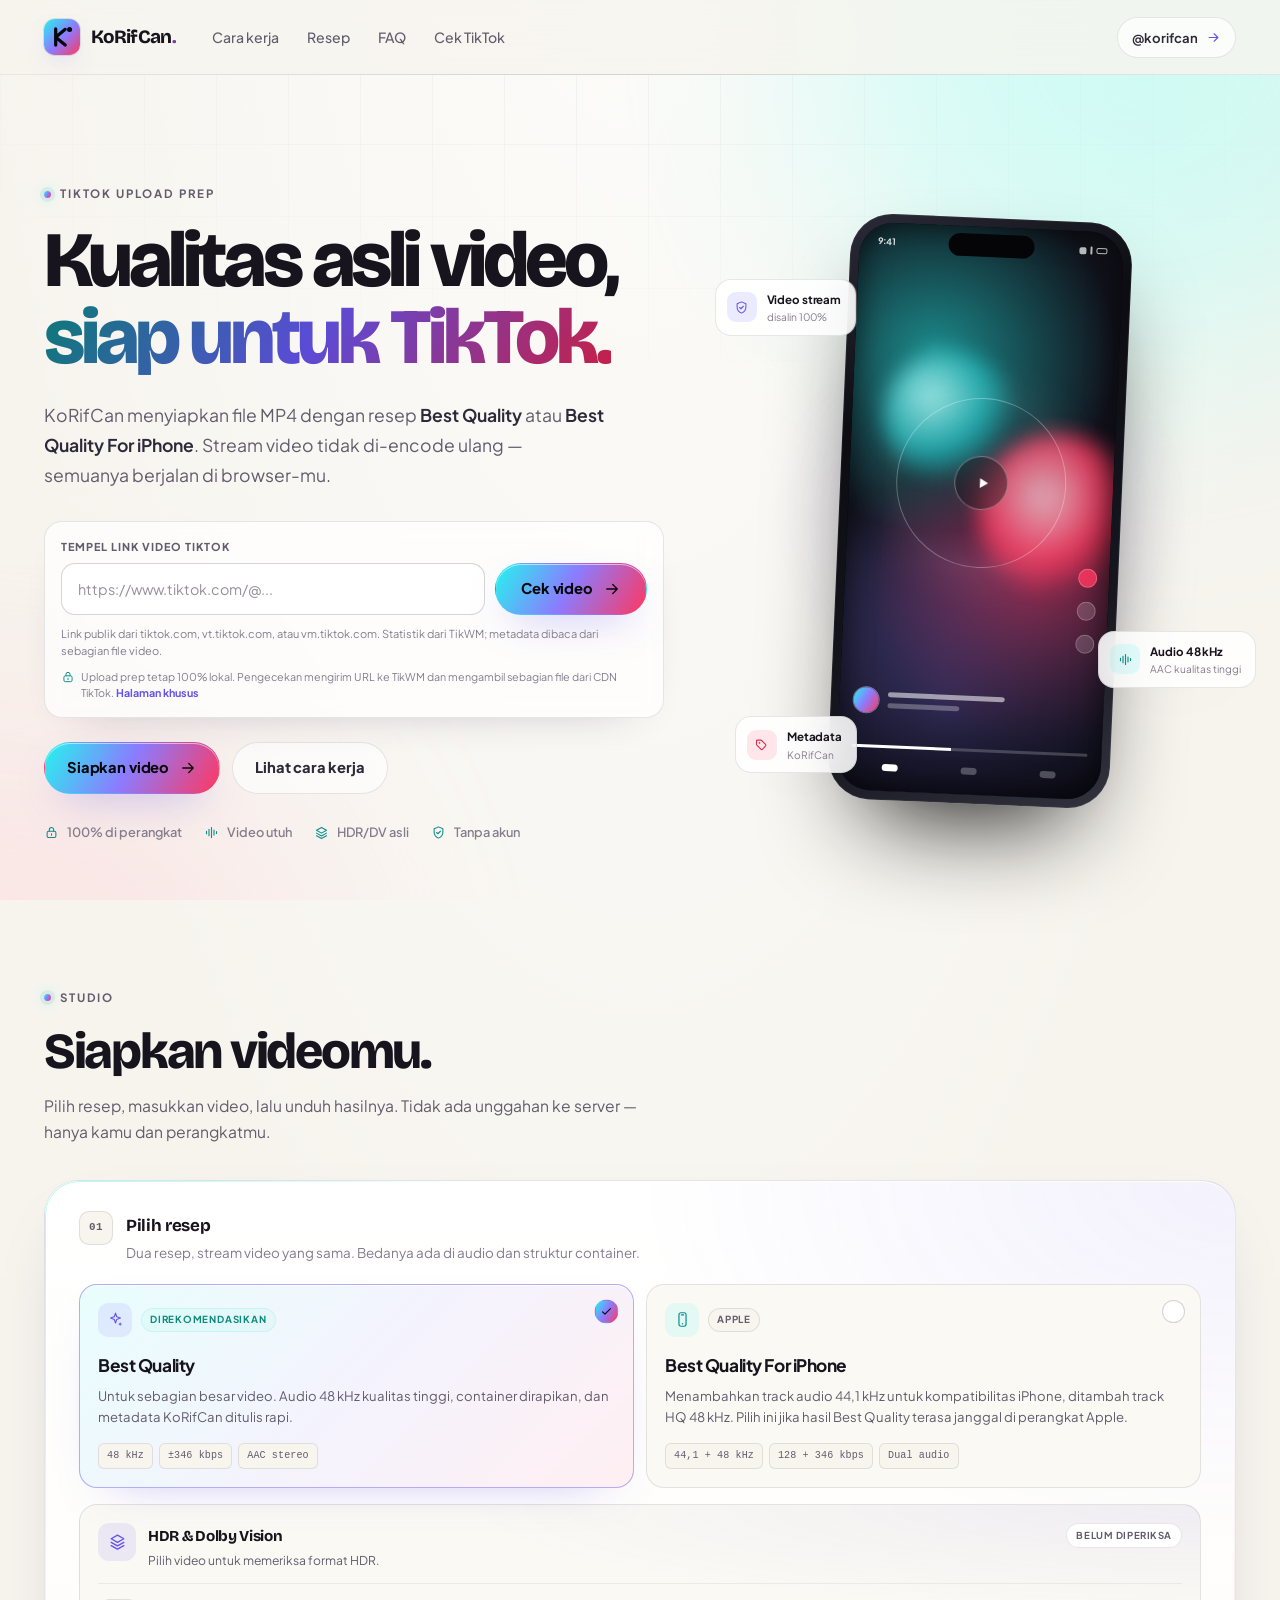
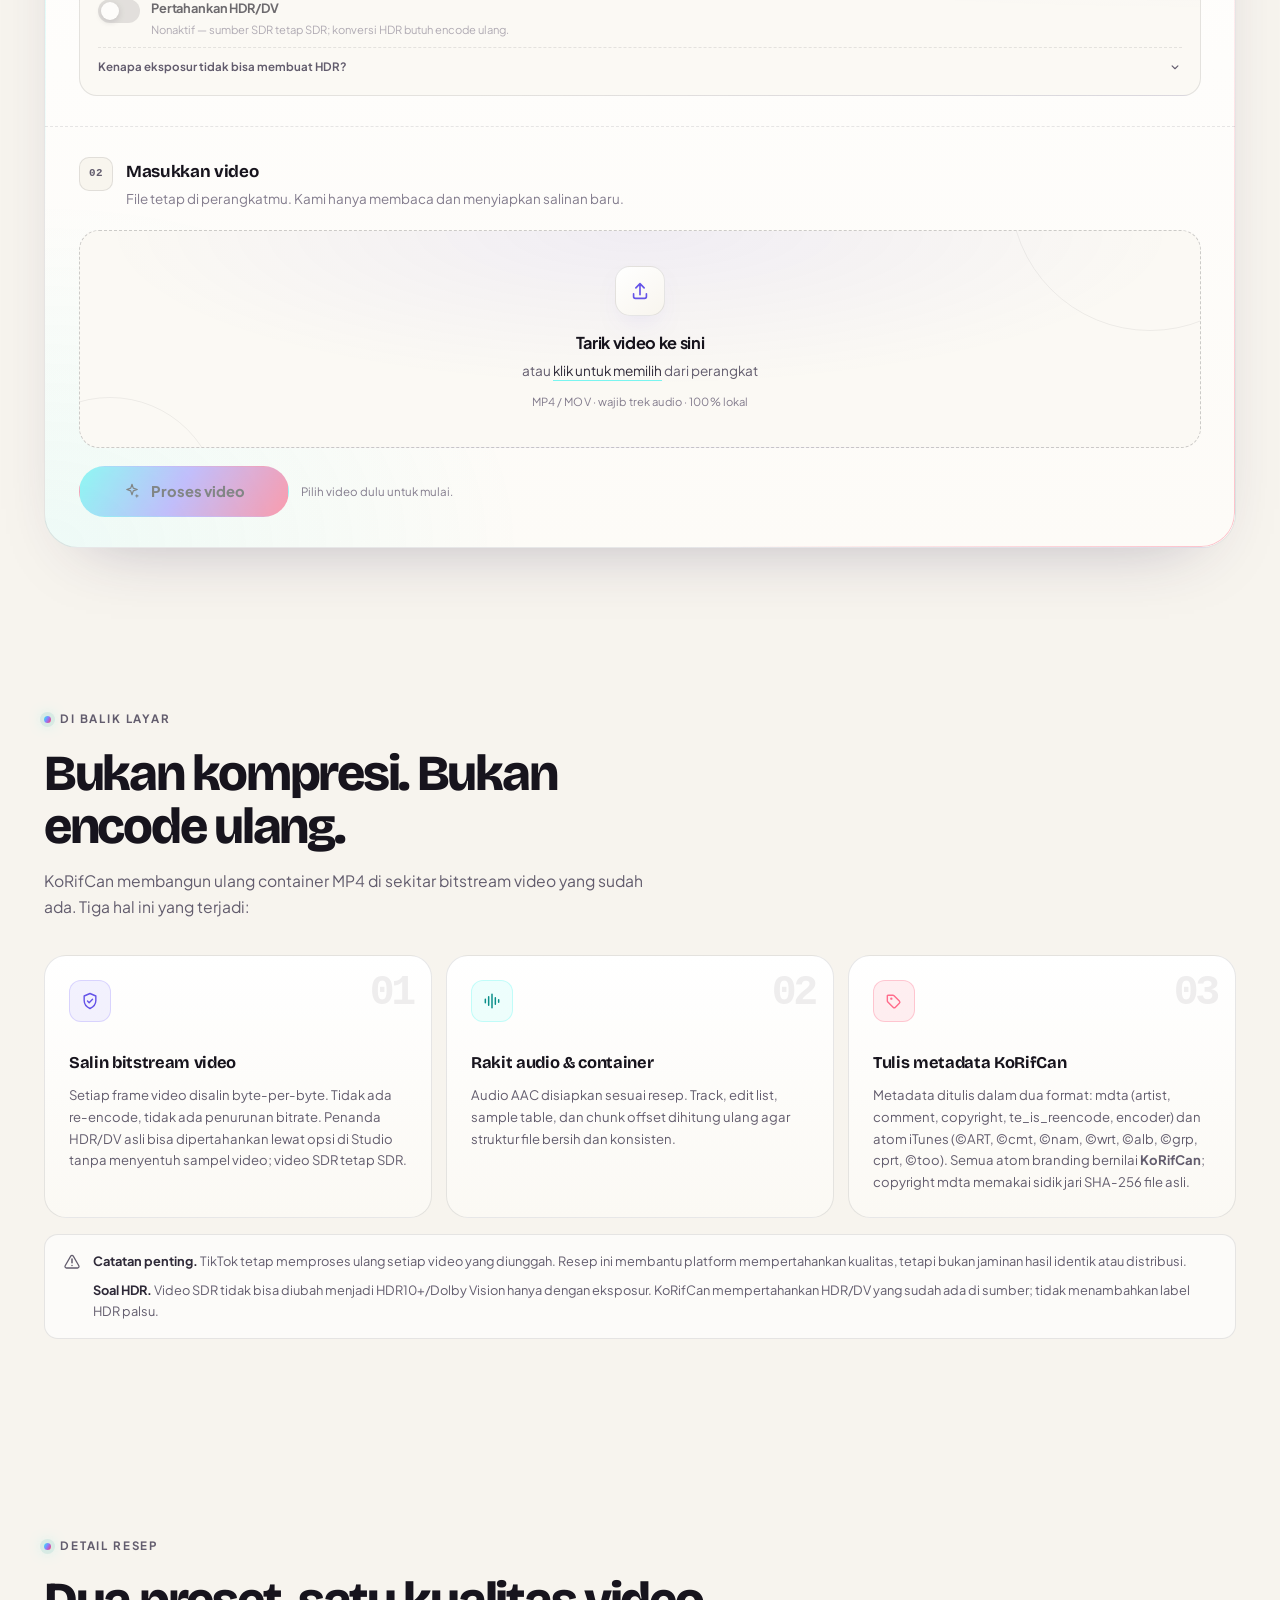
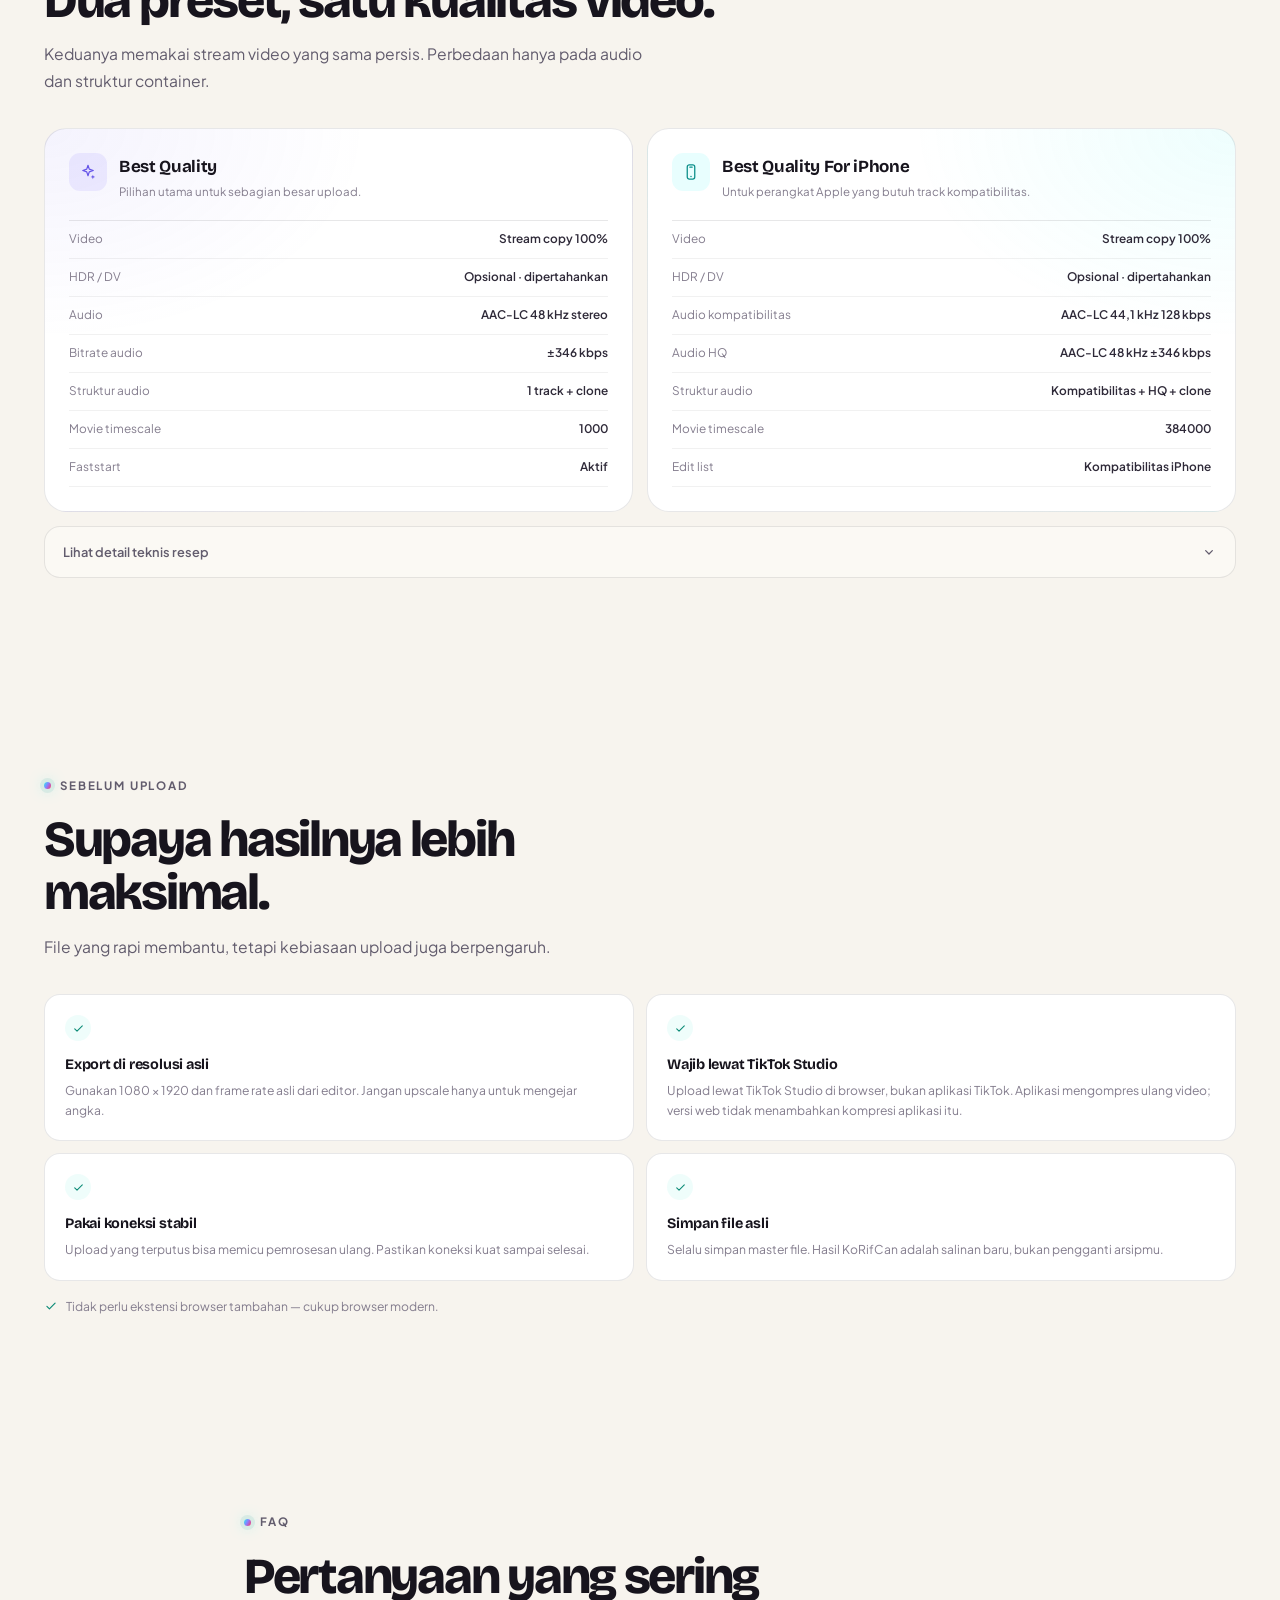
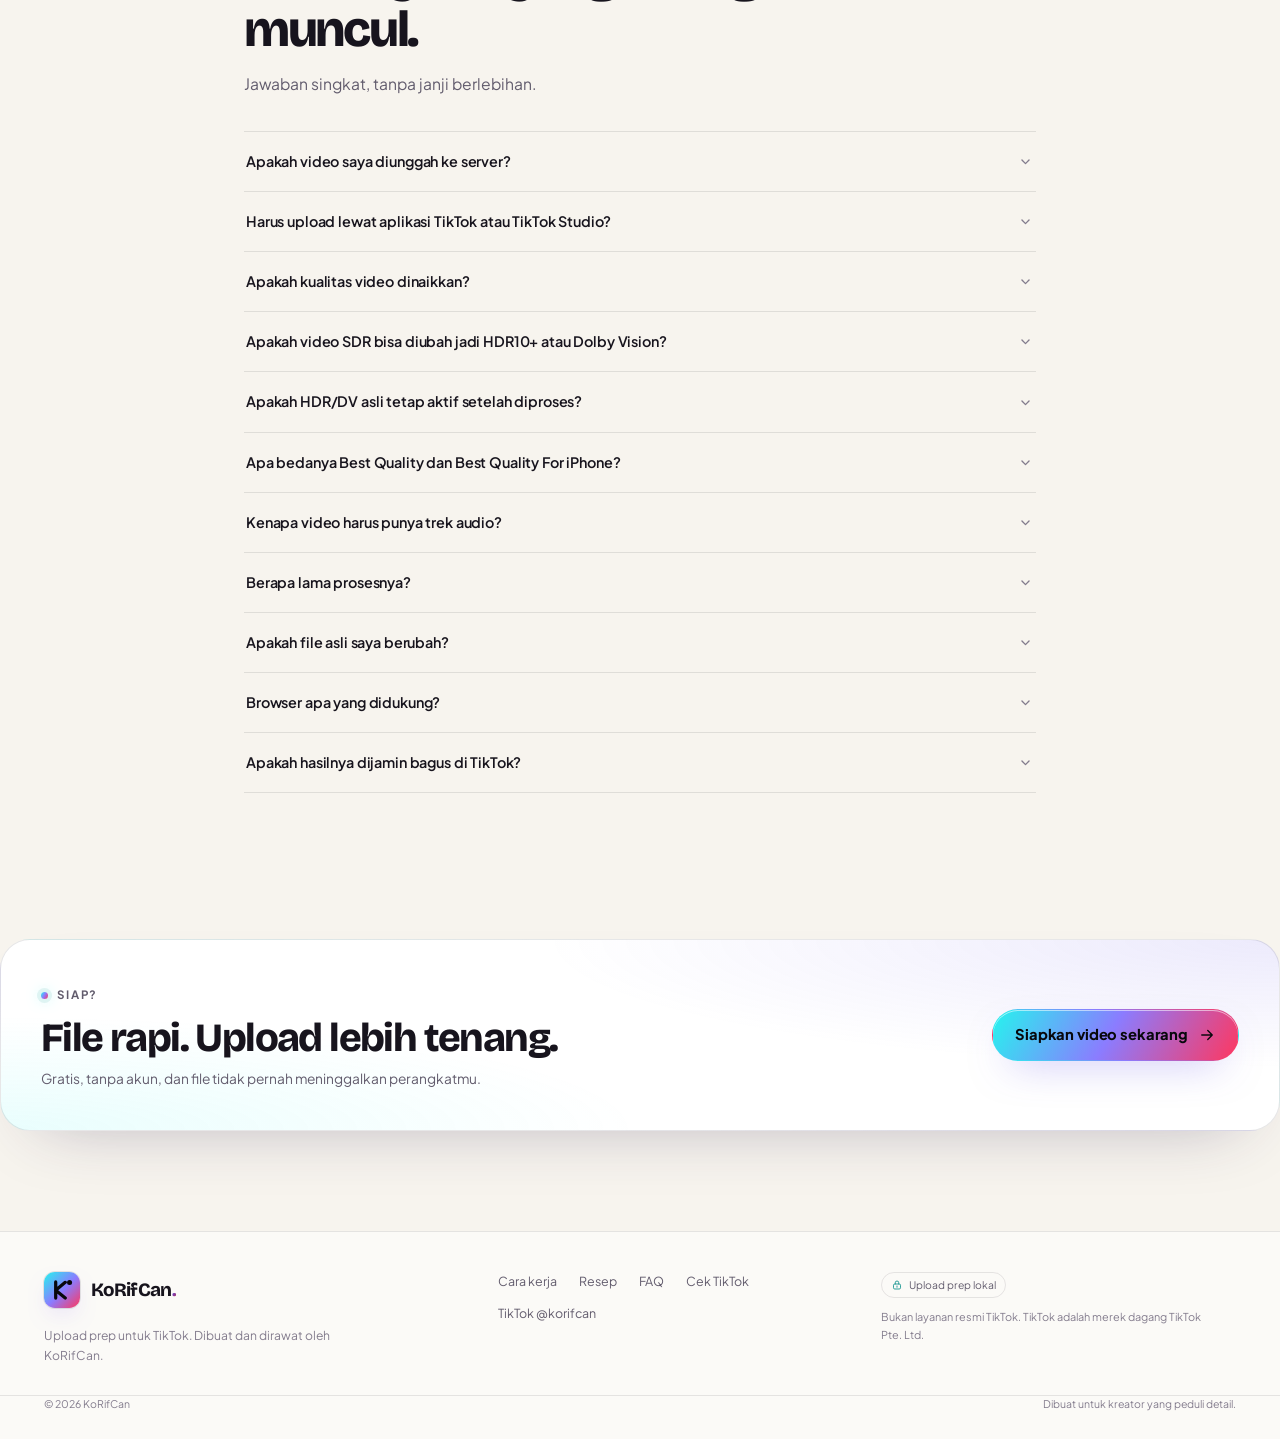
==== commit 2cc72aa5: "Embed TikTok stats checker on homepage - Move the paste-link form into the homepage hero, above the " ====
--- a/index.html
+++ b/index.html
@@ -12,6 +12,7 @@
   <meta property="og:site_name" content="KoRifCan">
   <link rel="icon" href="favicon.svg" type="image/svg+xml">
   <link rel="stylesheet" href="style.css?v=20261113a">
+  <link rel="stylesheet" href="tiktok-stats.css?v=20261114b">
 </head>
 <body>
   <svg class="svg-sprite" aria-hidden="true" focusable="false" xmlns="http://www.w3.org/2000/svg">
@@ -107,7 +108,7 @@
         <a href="#cara-kerja">Cara kerja</a>
         <a href="#resep">Resep</a>
         <a href="#faq">FAQ</a>
-        <a href="stats.html">Cek TikTok</a>
+        <a href="#cek-tiktok">Cek TikTok</a>
       </nav>
       <a class="header-cta" href="https://www.tiktok.com/@korifcan" target="_blank" rel="noopener noreferrer">
         <span>@korifcan</span>
@@ -123,14 +124,28 @@
           <div class="eyebrow"><span class="eyebrow-dot"></span> TikTok upload prep</div>
           <h1>Kualitas asli video,<br><span class="text-grad">siap untuk TikTok.</span></h1>
           <p class="hero-lead">KoRifCan menyiapkan file MP4 dengan resep <strong>Best Quality</strong> atau <strong>Best Quality For iPhone</strong>. Stream video tidak di-encode ulang — semuanya berjalan di browser-mu.</p>
+          <div class="hero-check" id="cek-tiktok">
+            <form id="ttForm" class="tt-form" novalidate>
+              <label class="tt-label" for="ttUrl">Tempel link video TikTok</label>
+              <div class="tt-input-row">
+                <input class="tt-input" id="ttUrl" name="url" type="url" inputmode="url" autocomplete="off" autocapitalize="off" spellcheck="false" placeholder="https://www.tiktok.com/@..." aria-describedby="ttHint" required>
+                <button class="btn btn-primary tt-submit" id="ttSubmit" type="submit" aria-controls="ttResult">
+                  <span>Cek video</span>
+                  <svg class="icon" aria-hidden="true"><use href="#icon-arrow"></use></svg>
+                </button>
+              </div>
+              <p class="tt-hint" id="ttHint">Link publik dari tiktok.com, vt.tiktok.com, atau vm.tiktok.com. Statistik dari TikWM; metadata dibaca dari sebagian file video.</p>
+            </form>
+            <div class="tt-status" id="ttStatus" role="status" aria-live="polite" aria-atomic="true"></div>
+            <p class="hero-check-note">
+              <svg class="icon" aria-hidden="true"><use href="#icon-lock"></use></svg>
+              <span>Upload prep tetap 100% lokal. Pengecekan mengirim URL ke TikWM dan mengambil sebagian file dari CDN TikTok. <a href="stats.html">Halaman khusus</a></span>
+            </p>
+          </div>
           <div class="hero-actions">
             <a class="btn btn-primary" href="#studio">
               <span>Siapkan video</span>
               <svg class="icon" aria-hidden="true"><use href="#icon-arrow"></use></svg>
-            </a>
-            <a class="btn btn-ghost" href="stats.html">
-              <svg class="icon" aria-hidden="true"><use href="#icon-waves"></use></svg>
-              <span>Cek statistik TikTok</span>
             </a>
             <a class="btn btn-ghost" href="#cara-kerja">Lihat cara kerja</a>
           </div>
@@ -177,6 +192,33 @@
           <div class="float-card float-card--meta">
             <span class="float-icon float-icon--pink"><svg class="icon"><use href="#icon-tag"></use></svg></span>
             <span><strong>Metadata</strong><small>KoRifCan</small></span>
+          </div>
+        </div>
+      </div>
+    </section>
+
+    <section class="stats-embed-result-section" aria-label="Hasil pemeriksaan video">
+      <div class="container">
+        <div class="tt-result" id="ttResult" data-autoscroll="true" hidden>
+          <div class="tt-result-head">
+            <div class="eyebrow"><span class="eyebrow-dot"></span> Hasil pemeriksaan</div>
+          </div>
+          <div class="tt-result-grid">
+            <div class="tt-media">
+              <img id="ttCover" alt="" width="360" height="640" loading="lazy" decoding="async" referrerpolicy="no-referrer">
+            </div>
+            <div class="tt-body">
+              <div class="tt-identity">
+                <p class="tt-author" id="ttAuthor"></p>
+                <h3 class="tt-title" id="ttTitle"></h3>
+                <p class="tt-meta" id="ttMeta"></p>
+                <a class="tt-link" id="ttLink" href="https://www.tiktok.com/" target="_blank" rel="noopener noreferrer">Buka di TikTok</a>
+              </div>
+              <div class="tt-stats" id="ttStats" aria-label="Statistik publik video"></div>
+              <p class="tt-engagement" id="ttEngagement"></p>
+              <dl class="tt-details" id="ttDetails" aria-label="Metadata stream video"></dl>
+              <p class="tt-source" id="ttSource"></p>
+            </div>
           </div>
         </div>
       </div>
@@ -670,11 +712,11 @@
         <a href="#cara-kerja">Cara kerja</a>
         <a href="#resep">Resep</a>
         <a href="#faq">FAQ</a>
-        <a href="stats.html">Cek TikTok</a>
+        <a href="#cek-tiktok">Cek TikTok</a>
         <a href="https://www.tiktok.com/@korifcan" target="_blank" rel="noopener noreferrer">TikTok @korifcan</a>
       </div>
       <div class="footer-note">
-        <span class="footer-pill"><svg class="icon" aria-hidden="true"><use href="#icon-lock"></use></svg> 100% lokal</span>
+        <span class="footer-pill"><svg class="icon" aria-hidden="true"><use href="#icon-lock"></use></svg> Upload prep lokal</span>
         <p>Bukan layanan resmi TikTok. TikTok adalah merek dagang TikTok Pte. Ltd.</p>
       </div>
     </div>
@@ -687,5 +729,6 @@
   <script src="mp4-patcher.js?v=20261113d"></script>
   <script src="ffmpeg/ffmpeg.js"></script>
   <script src="app.js?v=20261113d"></script>
+  <script src="tiktok-stats.js?v=20261114b"></script>
 </body>
 </html>
--- a/tiktok-stats.css
+++ b/tiktok-stats.css
@@ -0,0 +1,945 @@
+/* ==========================================================================
+   KoRifCan — TikTok stats
+   Page-scoped styles. Mobile-first. Reuses tokens from style.css.
+   ========================================================================== */
+
+/* --------------------------------------------------------------------------
+   Header current link
+   -------------------------------------------------------------------------- */
+
+.header-nav a.stats-nav-current {
+  position: relative;
+  color: var(--text);
+  font-weight: 700;
+}
+
+.header-nav a.stats-nav-current::after {
+  content: "";
+  position: absolute;
+  right: 0;
+  bottom: -7px;
+  left: 0;
+  height: 2px;
+  border-radius: 999px;
+  background: var(--grad);
+}
+
+/* --------------------------------------------------------------------------
+   Hero
+   -------------------------------------------------------------------------- */
+
+.stats-hero {
+  padding: 52px 0 30px;
+}
+
+.stats-hero-grid {
+  display: grid;
+  gap: 34px;
+  align-items: start;
+}
+
+.stats-hero-copy,
+.stats-card {
+  min-width: 0;
+}
+
+.stats-title {
+  margin-bottom: 20px;
+  font-size: clamp(2.7rem, 9vw, 4.8rem);
+  font-weight: 800;
+  line-height: 0.99;
+  letter-spacing: -0.05em;
+}
+
+.stats-lead {
+  max-width: 540px;
+  margin-bottom: 26px;
+  color: var(--muted);
+  font-size: clamp(1rem, 2.4vw, 1.1rem);
+  line-height: 1.7;
+}
+
+.stats-facts {
+  display: flex;
+  flex-wrap: wrap;
+  gap: 10px 22px;
+  margin: 0;
+  padding: 0;
+  list-style: none;
+}
+
+.stats-facts li {
+  display: inline-flex;
+  align-items: center;
+  gap: 8px;
+  color: var(--muted-2);
+  font-size: 0.8rem;
+  font-weight: 550;
+}
+
+.stats-facts .icon {
+  width: 15px;
+  height: 15px;
+  color: var(--cyan);
+}
+
+/* Lookup card */
+
+.stats-card {
+  position: relative;
+  overflow: hidden;
+  padding: 22px 18px;
+  border: 1px solid var(--line);
+  border-radius: var(--radius-lg);
+  background:
+    radial-gradient(130% 110% at 100% 0%, rgba(101, 84, 232, 0.1), transparent 46%),
+    radial-gradient(100% 100% at 0% 100%, rgba(37, 244, 238, 0.07), transparent 50%),
+    linear-gradient(180deg, #ffffff, #fdfbf7),
+    var(--panel);
+  box-shadow: var(--shadow), inset 0 1px 0 rgba(255, 255, 255, 0.9);
+}
+
+.stats-card::before {
+  content: "";
+  position: absolute;
+  inset: 0;
+  z-index: 1;
+  padding: 1px;
+  border-radius: inherit;
+  background: linear-gradient(125deg, rgba(37, 244, 238, 0.4), transparent 26%, transparent 70%, rgba(255, 55, 95, 0.32));
+  -webkit-mask: linear-gradient(#000 0 0) content-box, linear-gradient(#000 0 0);
+  -webkit-mask-composite: xor;
+  mask: linear-gradient(#000 0 0) content-box, linear-gradient(#000 0 0);
+  mask-composite: exclude;
+  pointer-events: none;
+}
+
+.stats-card > * {
+  position: relative;
+  z-index: 2;
+}
+
+.stats-card-head {
+  display: flex;
+  align-items: flex-start;
+  gap: 12px;
+  margin-bottom: 20px;
+}
+
+.stats-card-icon {
+  display: grid;
+  place-items: center;
+  width: 42px;
+  height: 42px;
+  flex: none;
+  border-radius: 12px;
+  background: rgba(139, 124, 255, 0.13);
+  color: var(--violet);
+  box-shadow: inset 0 0 0 1px rgba(101, 84, 232, 0.1);
+}
+
+.stats-card-icon .icon {
+  width: 21px;
+  height: 21px;
+}
+
+.stats-card-title {
+  margin: 1px 0 4px;
+  font-size: 1.08rem;
+  font-weight: 720;
+  letter-spacing: -0.025em;
+}
+
+.stats-card-head p {
+  margin: 0;
+  color: var(--muted-2);
+  font-size: 0.76rem;
+  line-height: 1.5;
+}
+
+/* Form */
+
+.tt-form {
+  display: grid;
+  gap: 8px;
+  min-width: 0;
+}
+
+.tt-label {
+  color: var(--muted);
+  font-size: 0.68rem;
+  font-weight: 750;
+  letter-spacing: 0.09em;
+  text-transform: uppercase;
+}
+
+.tt-input-row {
+  display: grid;
+  gap: 10px;
+  min-width: 0;
+}
+
+.tt-input {
+  width: 100%;
+  min-width: 0;
+  height: 52px;
+  padding: 0 16px;
+  border: 1px solid var(--line-strong);
+  border-radius: 14px;
+  background: rgba(255, 255, 255, 0.9);
+  color: var(--text);
+  font-size: 0.9rem;
+  line-height: 1.4;
+  transition: border-color 160ms ease, box-shadow 160ms ease, background 160ms ease;
+}
+
+.tt-input::placeholder {
+  color: var(--muted-2);
+  opacity: 0.85;
+}
+
+.tt-input:hover {
+  border-color: rgba(23, 20, 29, 0.28);
+  background: #fff;
+}
+
+.tt-input:focus-visible {
+  border-color: rgba(11, 143, 138, 0.58);
+  background: #fff;
+  box-shadow: 0 0 0 4px rgba(37, 244, 238, 0.11);
+}
+
+.tt-submit {
+  width: 100%;
+  min-height: 52px;
+  white-space: nowrap;
+}
+
+.tt-hint {
+  margin: 2px 0 0;
+  color: var(--muted-2);
+  font-size: 0.72rem;
+  line-height: 1.55;
+  overflow-wrap: anywhere;
+}
+
+/* Status / loading / error */
+
+.tt-status {
+  min-width: 0;
+  margin-top: 14px;
+  overflow-wrap: anywhere;
+}
+
+.tt-status:empty {
+  display: none;
+}
+
+.tt-status:not(:empty) {
+  padding: 11px 13px;
+  border: 1px solid var(--line);
+  border-radius: 12px;
+  background: var(--panel-2);
+  color: var(--muted);
+  font-size: 0.78rem;
+  line-height: 1.55;
+}
+
+.tt-status.is-loading,
+.tt-status.tt-status--loading,
+.tt-status[data-state="loading"] {
+  display: flex;
+  align-items: flex-start;
+  gap: 9px;
+  border-color: rgba(37, 244, 238, 0.4);
+  background: rgba(37, 244, 238, 0.07);
+  color: var(--text-soft);
+}
+
+.tt-status.is-loading::before,
+.tt-status.tt-status--loading::before,
+.tt-status[data-state="loading"]::before,
+.tt-spinner {
+  content: "";
+  width: 14px;
+  height: 14px;
+  flex: none;
+  margin-top: 2px;
+  border: 2px solid rgba(11, 143, 138, 0.22);
+  border-top-color: var(--cyan);
+  border-radius: 50%;
+  animation: tt-spin 700ms linear infinite;
+}
+
+.tt-status.is-error,
+.tt-status.tt-status--error,
+.tt-status[data-state="error"],
+.tt-status.error {
+  border-color: rgba(217, 45, 78, 0.26);
+  background: rgba(217, 45, 78, 0.06);
+  color: #8e2236;
+}
+
+.tt-status.is-success,
+.tt-status.tt-status--success,
+.tt-status[data-state="success"] {
+  border-color: rgba(12, 139, 119, 0.24);
+  background: rgba(12, 139, 119, 0.06);
+  color: #075f53;
+}
+
+.tt-status.is-warning,
+.tt-status.tt-status--warning,
+.tt-status[data-state="warning"] {
+  border-color: rgba(180, 119, 12, 0.28);
+  background: rgba(245, 158, 11, 0.08);
+  color: #7a4a00;
+}
+
+@keyframes tt-spin {
+  to { transform: rotate(360deg); }
+}
+
+.tt-form[aria-busy="true"] .tt-input,
+.tt-form.is-busy .tt-input {
+  opacity: 0.7;
+}
+
+/* Skeleton helpers (safe for DOM built by the stats script) */
+
+.tt-skeleton,
+.tt-skeleton-line {
+  display: block;
+  border-radius: 8px;
+  background: linear-gradient(90deg, rgba(23, 20, 29, 0.06), rgba(23, 20, 29, 0.11), rgba(23, 20, 29, 0.06));
+  background-size: 200% 100%;
+  animation: tt-skeleton 1.4s linear infinite;
+}
+
+.tt-skeleton-line {
+  height: 10px;
+}
+
+.tt-skeleton-line + .tt-skeleton-line {
+  margin-top: 8px;
+}
+
+@keyframes tt-skeleton {
+  from { background-position: 200% 0; }
+  to { background-position: -200% 0; }
+}
+
+/* --------------------------------------------------------------------------
+   Disclosure
+   -------------------------------------------------------------------------- */
+
+.stats-disclosure-section {
+  padding: 8px 0 34px;
+}
+
+.stats-disclosure {
+  display: flex;
+  align-items: flex-start;
+  gap: 13px;
+  padding: 16px 17px;
+  border: 1px solid var(--line);
+  border-radius: 18px;
+  background:
+    radial-gradient(100% 160% at 0% 0%, rgba(37, 244, 238, 0.08), transparent 55%),
+    rgba(255, 255, 255, 0.7);
+  box-shadow: 0 18px 44px -40px rgba(47, 35, 80, 0.3);
+}
+
+.stats-disclosure-icon {
+  display: grid;
+  place-items: center;
+  width: 34px;
+  height: 34px;
+  flex: none;
+  border-radius: 10px;
+  background: rgba(101, 84, 232, 0.1);
+  color: var(--violet);
+}
+
+.stats-disclosure-icon .icon {
+  width: 17px;
+  height: 17px;
+}
+
+.stats-disclosure-copy {
+  min-width: 0;
+}
+
+.stats-disclosure-copy strong {
+  display: block;
+  margin-bottom: 3px;
+  color: var(--text-soft);
+  font-size: 0.8rem;
+  font-weight: 720;
+  letter-spacing: -0.01em;
+}
+
+.stats-disclosure-copy p {
+  margin: 0;
+  color: var(--muted);
+  font-size: 0.78rem;
+  line-height: 1.65;
+  overflow-wrap: anywhere;
+}
+
+/* --------------------------------------------------------------------------
+   Embedded checker on the homepage
+   -------------------------------------------------------------------------- */
+
+.hero-check {
+  max-width: 620px;
+  margin: 0 0 24px;
+  padding: 14px;
+  border: 1px solid var(--line);
+  border-radius: 18px;
+  background: rgba(255, 255, 255, 0.72);
+  box-shadow: 0 18px 50px -38px rgba(47, 35, 80, 0.45);
+  scroll-margin-top: 96px;
+  backdrop-filter: blur(10px);
+  -webkit-backdrop-filter: blur(10px);
+}
+
+.hero-check .tt-status {
+  margin-top: 10px;
+}
+
+.hero-check .tt-hint {
+  font-size: 0.69rem;
+}
+
+.hero-check-note {
+  display: flex;
+  align-items: flex-start;
+  gap: 6px;
+  margin: 10px 0 0;
+  color: var(--muted-2);
+  font-size: 0.67rem;
+  line-height: 1.5;
+}
+
+.hero-check-note .icon {
+  width: 14px;
+  height: 14px;
+  flex: none;
+  margin-top: 1px;
+  color: var(--cyan);
+}
+
+.hero-check-note a {
+  color: var(--violet);
+  font-weight: 700;
+}
+
+.stats-embed-result-section {
+  padding: 0 0 14px;
+}
+
+.stats-embed-result-section .tt-result {
+  margin-top: 10px;
+}
+
+@media (min-width: 560px) {
+  .hero-check {
+    padding: 16px;
+  }
+}
+
+/* --------------------------------------------------------------------------
+   Result card
+   -------------------------------------------------------------------------- */
+
+.stats-result-section {
+  padding: 0 0 14px;
+}
+
+.tt-result {
+  position: relative;
+  overflow: hidden;
+  margin-bottom: 30px;
+  padding: 22px 18px;
+  border: 1px solid var(--line);
+  border-radius: var(--radius-lg);
+  background:
+    radial-gradient(110% 90% at 100% 0%, rgba(101, 84, 232, 0.08), transparent 44%),
+    radial-gradient(90% 80% at 0% 100%, rgba(37, 244, 238, 0.07), transparent 45%),
+    linear-gradient(180deg, #ffffff, #fdfbf7),
+    var(--panel);
+  box-shadow: var(--shadow), inset 0 1px 0 rgba(255, 255, 255, 0.9);
+  scroll-margin-top: 90px;
+}
+
+.tt-result::before {
+  content: "";
+  position: absolute;
+  inset: 0;
+  z-index: 1;
+  padding: 1px;
+  border-radius: inherit;
+  background: linear-gradient(125deg, rgba(37, 244, 238, 0.34), transparent 26%, transparent 70%, rgba(255, 55, 95, 0.28));
+  -webkit-mask: linear-gradient(#000 0 0) content-box, linear-gradient(#000 0 0);
+  -webkit-mask-composite: xor;
+  mask: linear-gradient(#000 0 0) content-box, linear-gradient(#000 0 0);
+  mask-composite: exclude;
+  pointer-events: none;
+}
+
+.tt-result > * {
+  position: relative;
+  z-index: 2;
+}
+
+.tt-result-head {
+  margin-bottom: 16px;
+}
+
+.tt-result-head .eyebrow {
+  margin-bottom: 0;
+}
+
+.tt-result-grid {
+  display: grid;
+  gap: 22px;
+  min-width: 0;
+}
+
+/* Cover */
+
+.tt-media {
+  width: min(100%, 220px);
+  aspect-ratio: 9 / 16;
+  max-height: 430px;
+  margin: 0 auto;
+  overflow: hidden;
+  border: 1px solid rgba(23, 20, 29, 0.14);
+  border-radius: 18px;
+  background:
+    radial-gradient(80% 70% at 50% 0%, rgba(139, 124, 255, 0.24), transparent 65%),
+    #0b0b12;
+  box-shadow: 0 28px 60px -34px rgba(10, 10, 18, 0.7);
+}
+
+#ttCover {
+  display: block;
+  width: 100%;
+  height: 100%;
+  max-height: inherit;
+  object-fit: cover;
+  object-position: center;
+}
+
+/* If the stats script hides the cover (for example because it failed to
+   load), collapse the empty media column instead of leaving a dark box. */
+.tt-media:has(#ttCover[hidden]),
+.tt-media:has(#ttCover:not([src])) {
+  display: none;
+}
+
+/* Identity */
+
+.tt-body {
+  min-width: 0;
+}
+
+.tt-identity {
+  min-width: 0;
+  padding-bottom: 16px;
+  border-bottom: 1px solid var(--line);
+}
+
+.tt-author {
+  margin: 0 0 5px;
+  color: var(--violet);
+  font-size: 0.72rem;
+  font-weight: 750;
+  letter-spacing: 0.015em;
+  line-height: 1.45;
+  overflow-wrap: anywhere;
+}
+
+.tt-author:empty {
+  display: none;
+}
+
+.tt-title {
+  margin: 0 0 8px;
+  font-size: clamp(1.3rem, 4.6vw, 1.72rem);
+  font-weight: 760;
+  line-height: 1.12;
+  letter-spacing: -0.03em;
+  overflow-wrap: anywhere;
+}
+
+.tt-meta {
+  margin: 0 0 7px;
+  color: var(--muted-2);
+  font-size: 0.72rem;
+  line-height: 1.55;
+  overflow-wrap: anywhere;
+}
+
+.tt-meta:empty,
+.tt-title:empty {
+  display: none;
+}
+
+.tt-link {
+  display: inline-flex;
+  align-items: center;
+  gap: 6px;
+  color: var(--violet);
+  font-size: 0.76rem;
+  font-weight: 700;
+  transition: color 160ms ease;
+}
+
+.tt-link::after {
+  content: "\2197";
+  font-size: 0.85em;
+  line-height: 1;
+}
+
+.tt-link:hover {
+  color: var(--text);
+}
+
+/* Stats cards: 2 columns mobile, 5 desktop */
+
+.tt-stats {
+  display: grid;
+  grid-template-columns: repeat(2, minmax(0, 1fr));
+  gap: 8px;
+  min-width: 0;
+  margin-top: 18px;
+}
+
+.tt-stats:empty {
+  display: none;
+}
+
+.tt-stats > *,
+.tt-stat,
+.stats-stat {
+  min-width: 0;
+  margin: 0;
+  padding: 12px;
+  overflow-wrap: anywhere;
+  border: 1px solid var(--line);
+  border-radius: 12px;
+  background: linear-gradient(180deg, #ffffff, var(--bg-soft));
+}
+
+.tt-stat-value,
+.stats-stat-value,
+.tt-stats > * > strong,
+.tt-stats > * > b {
+  display: block;
+  color: var(--text);
+  font-family: var(--font-display);
+  font-size: clamp(1.12rem, 4.4vw, 1.5rem);
+  font-weight: 760;
+  line-height: 1.12;
+  letter-spacing: -0.035em;
+  overflow-wrap: anywhere;
+}
+
+.tt-stat-label,
+.stats-stat-label,
+.tt-stats > * > small,
+.tt-stats > * > span:last-child:not(.tt-stat-value) {
+  display: block;
+  margin-top: 4px;
+  color: var(--muted-2);
+  font-size: 0.6rem;
+  font-weight: 700;
+  letter-spacing: 0.075em;
+  line-height: 1.35;
+  text-transform: uppercase;
+}
+
+/* Engagement */
+
+.tt-engagement {
+  display: inline-flex;
+  align-items: center;
+  gap: 6px;
+  margin: 14px 0 0;
+  padding: 5px 10px;
+  border: 1px solid rgba(101, 84, 232, 0.2);
+  border-radius: 999px;
+  background: rgba(101, 84, 232, 0.075);
+  color: var(--violet);
+  font-size: 0.7rem;
+  font-weight: 700;
+  line-height: 1.45;
+}
+
+.tt-engagement:empty {
+  display: none;
+}
+
+/* Details: 2 columns mobile, 4 desktop */
+
+.tt-details {
+  display: grid;
+  grid-template-columns: repeat(2, minmax(0, 1fr));
+  gap: 8px;
+  min-width: 0;
+  margin: 18px 0 0;
+  padding: 0;
+}
+
+.tt-details:empty {
+  display: none;
+}
+
+.tt-details > *,
+.tt-detail,
+.tt-details-item {
+  min-width: 0;
+  margin: 0;
+  padding: 10px 11px;
+  overflow-wrap: anywhere;
+  border: 1px solid rgba(23, 20, 29, 0.08);
+  border-radius: 10px;
+  background: var(--panel-2);
+}
+
+.tt-details dt,
+.tt-detail dt,
+.tt-details-item dt {
+  margin: 0 0 2px;
+  color: var(--muted-2);
+  font-size: 0.58rem;
+  font-weight: 700;
+  letter-spacing: 0.07em;
+  line-height: 1.35;
+  text-transform: uppercase;
+}
+
+.tt-details dd,
+.tt-detail dd,
+.tt-details-item dd {
+  margin: 0;
+  color: var(--text-soft);
+  font-size: 0.75rem;
+  font-weight: 650;
+  line-height: 1.4;
+  overflow-wrap: anywhere;
+}
+
+/* Source */
+
+.tt-source {
+  margin: 14px 0 0;
+  padding-top: 12px;
+  border-top: 1px dashed var(--line);
+  color: var(--muted-2);
+  font-size: 0.66rem;
+  line-height: 1.55;
+  overflow-wrap: anywhere;
+}
+
+.tt-source:empty {
+  display: none;
+}
+
+/* --------------------------------------------------------------------------
+   How it works
+   -------------------------------------------------------------------------- */
+
+.stats-how {
+  padding-top: 50px;
+}
+
+.stats-steps {
+  display: grid;
+  gap: 12px;
+}
+
+.stats-step {
+  position: relative;
+  overflow: hidden;
+  padding: 20px;
+  border: 1px solid var(--line);
+  border-radius: 18px;
+  background:
+    radial-gradient(120% 100% at 100% 0%, rgba(101, 84, 232, 0.06), transparent 55%),
+    #fff;
+}
+
+.stats-step-index {
+  display: inline-block;
+  margin-bottom: 14px;
+  color: var(--muted-2);
+  font-family: var(--mono);
+  font-size: 0.62rem;
+  font-weight: 700;
+  letter-spacing: 0.09em;
+}
+
+.stats-step h3 {
+  margin-bottom: 6px;
+  font-size: 0.95rem;
+  font-weight: 720;
+  letter-spacing: -0.02em;
+}
+
+.stats-step p {
+  margin: 0;
+  color: var(--muted);
+  font-size: 0.78rem;
+  line-height: 1.65;
+  overflow-wrap: anywhere;
+}
+
+/* --------------------------------------------------------------------------
+   Responsive
+   -------------------------------------------------------------------------- */
+
+@media (min-width: 560px) {
+  .stats-card {
+    padding: 26px;
+  }
+
+  .tt-input-row {
+    grid-template-columns: minmax(0, 1fr) auto;
+    align-items: stretch;
+  }
+
+  .tt-submit {
+    width: auto;
+    min-width: 152px;
+  }
+
+  .tt-result {
+    padding: 24px;
+  }
+
+  .stats-disclosure {
+    padding: 18px 20px;
+  }
+}
+
+@media (min-width: 720px) {
+  .stats-hero {
+    padding-top: 68px;
+  }
+
+  .stats-steps {
+    grid-template-columns: repeat(3, minmax(0, 1fr));
+  }
+
+  .stats-step {
+    padding: 22px;
+  }
+}
+
+@media (min-width: 900px) {
+  .stats-hero {
+    padding: 78px 0 34px;
+  }
+
+  .stats-hero-grid {
+    grid-template-columns: minmax(0, 1.06fr) minmax(380px, 0.94fr);
+    gap: 46px;
+    align-items: center;
+  }
+
+  .stats-disclosure {
+    align-items: center;
+  }
+
+  .tt-result {
+    padding: 28px;
+  }
+
+  .tt-result-grid {
+    grid-template-columns: 240px minmax(0, 1fr);
+    gap: 28px;
+    align-items: start;
+  }
+
+  .tt-result-grid:has(.tt-media #ttCover[hidden]),
+  .tt-result-grid:has(.tt-media #ttCover:not([src])) {
+    grid-template-columns: minmax(0, 1fr);
+  }
+
+  .tt-media {
+    width: 100%;
+    max-height: 426px;
+    margin: 0;
+  }
+
+  .tt-stats {
+    grid-template-columns: repeat(5, minmax(0, 1fr));
+    gap: 9px;
+  }
+
+  .tt-stat-value,
+  .stats-stat-value,
+  .tt-stats > * > strong,
+  .tt-stats > * > b {
+    font-size: clamp(1.05rem, 1.5vw, 1.42rem);
+  }
+
+  .tt-details {
+    grid-template-columns: repeat(4, minmax(0, 1fr));
+  }
+
+  .tt-identity {
+    padding-bottom: 18px;
+  }
+}
+
+@media (min-width: 1080px) {
+  .stats-hero-grid {
+    gap: 60px;
+  }
+
+  .stats-card {
+    padding: 30px;
+  }
+
+  .tt-result {
+    padding: 32px;
+  }
+
+  .tt-result-grid {
+    grid-template-columns: 252px minmax(0, 1fr);
+    gap: 34px;
+  }
+}
+
+/* Very narrow screens: keep the form and cards inside the viewport. */
+
+@media (max-width: 359px) {
+  .stats-hero {
+    padding-top: 38px;
+  }
+
+  .stats-title {
+    font-size: 2.45rem;
+  }
+
+  .tt-stats,
+  .tt-details {
+    gap: 6px;
+  }
+
+  .tt-stats > *,
+  .tt-stat,
+  .stats-stat {
+    padding: 10px;
+  }
+
+  .tt-details > *,
+  .tt-detail,
+  .tt-details-item {
+    padding: 9px;
+  }
+}
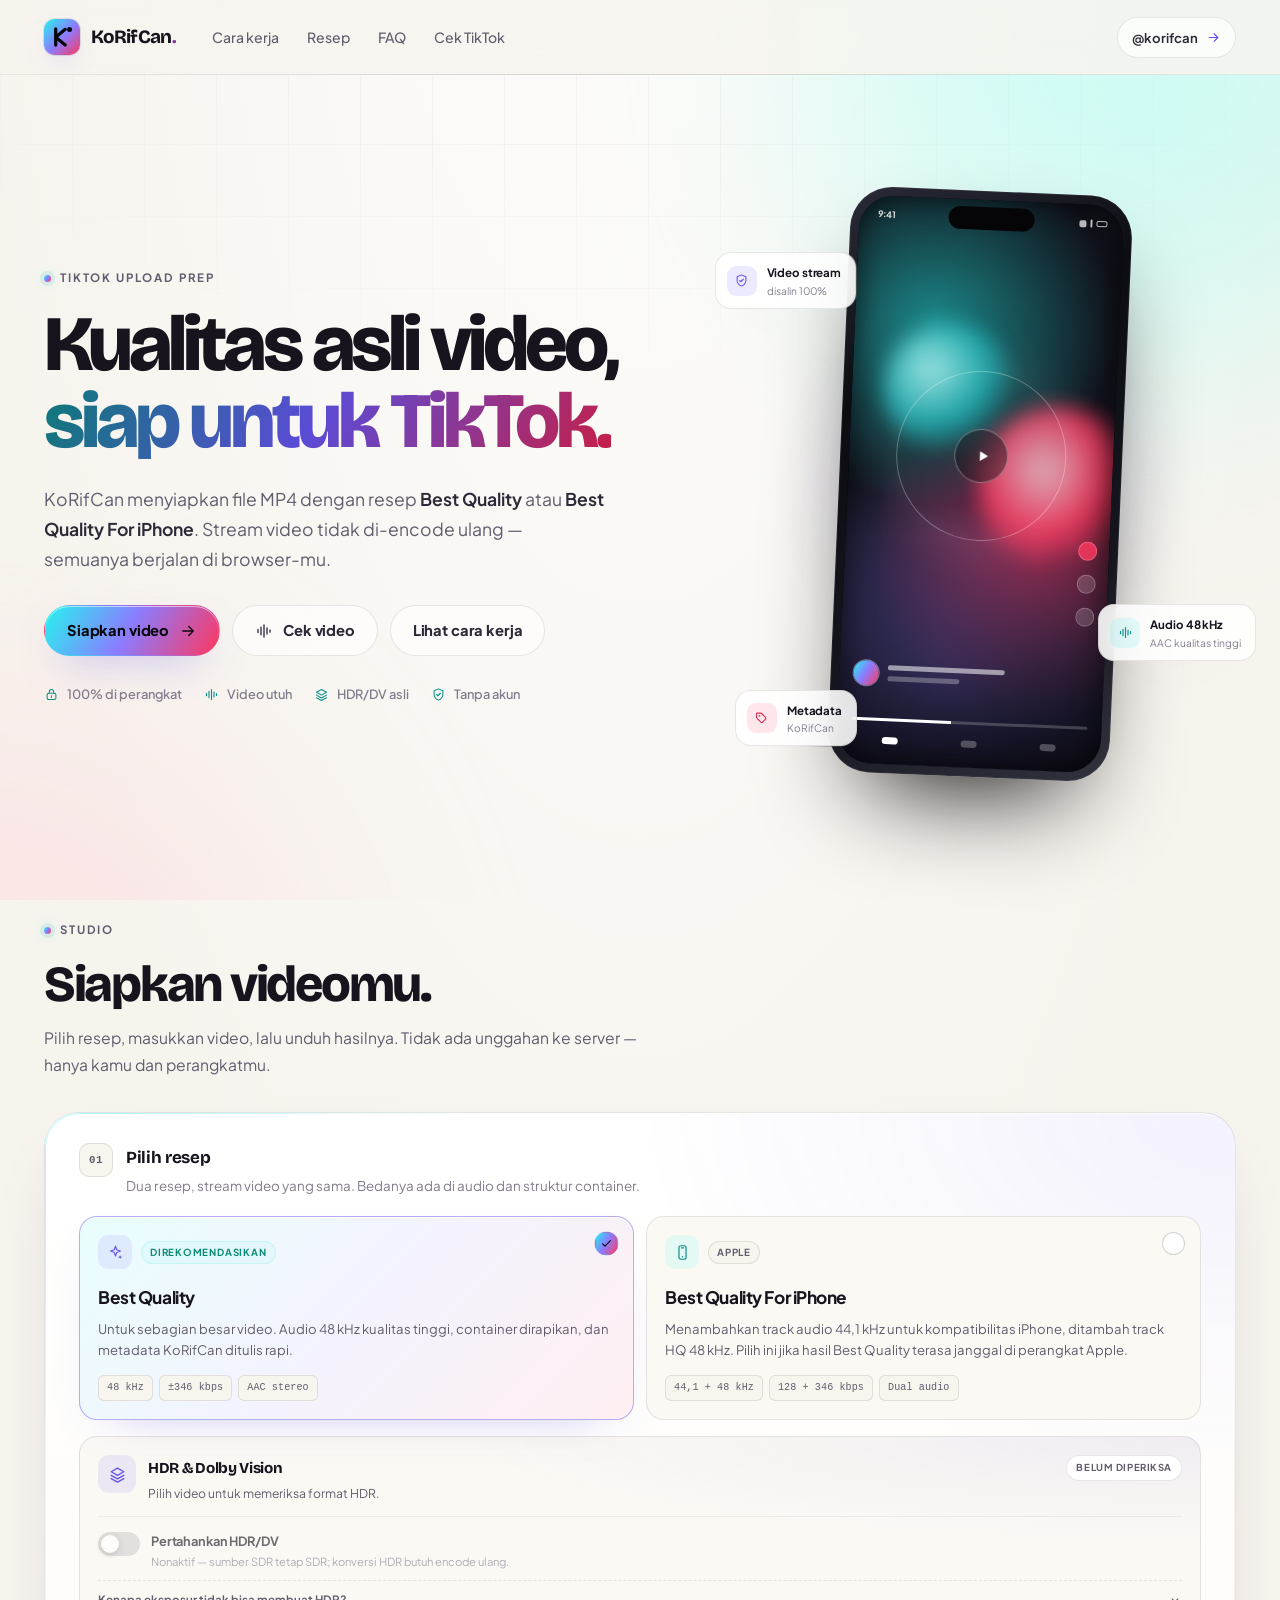
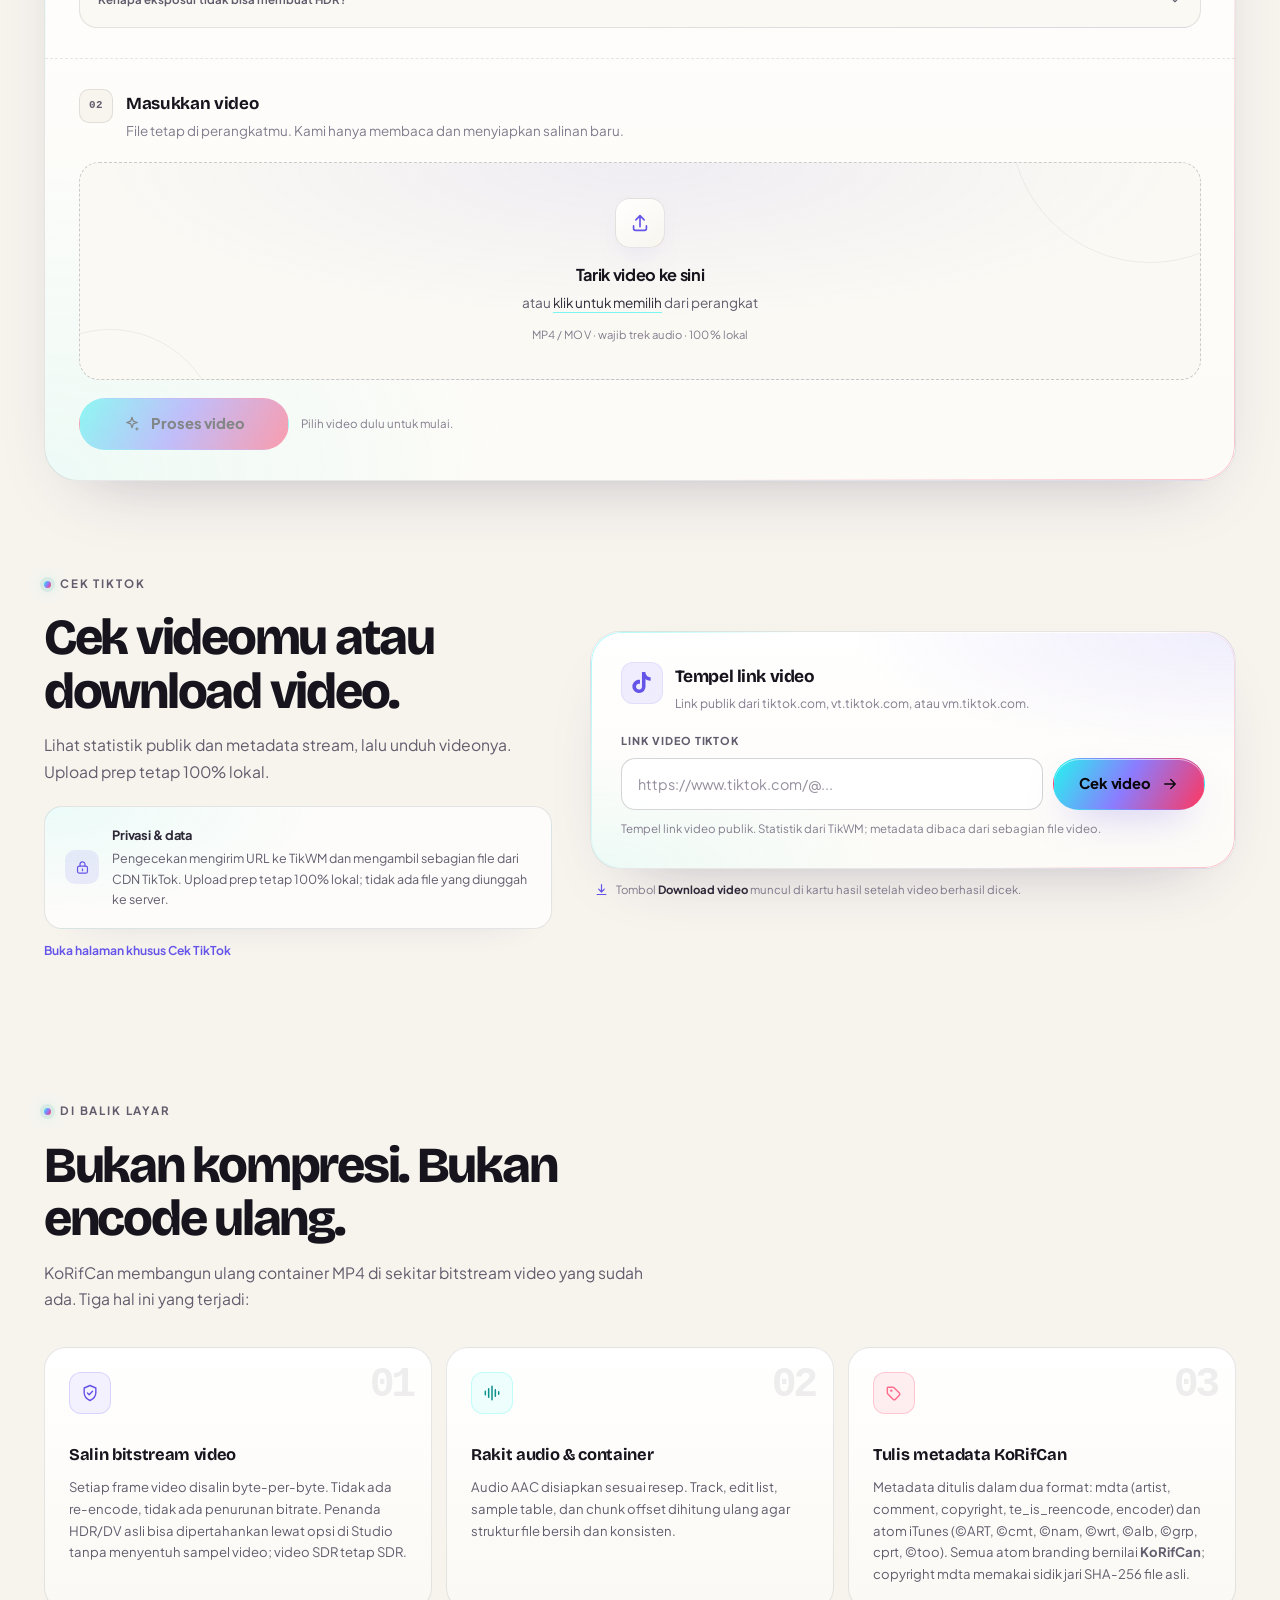
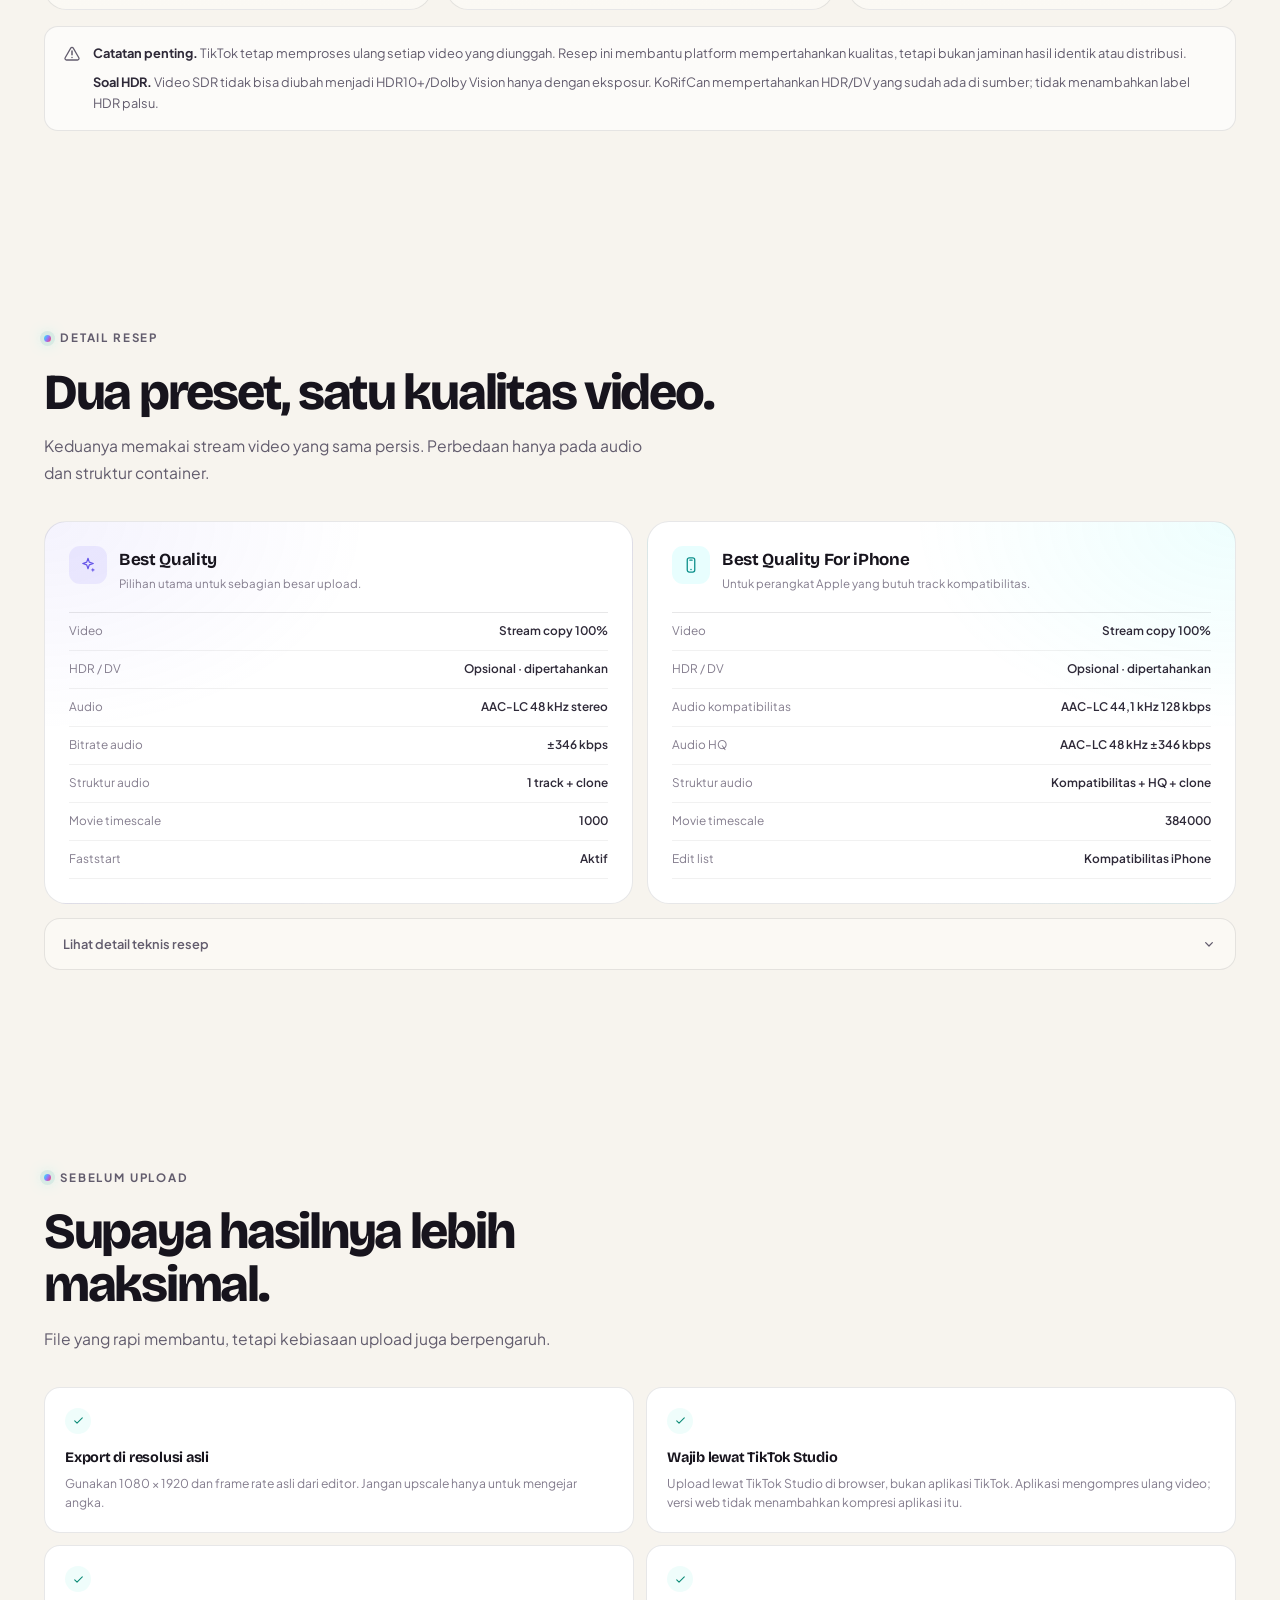
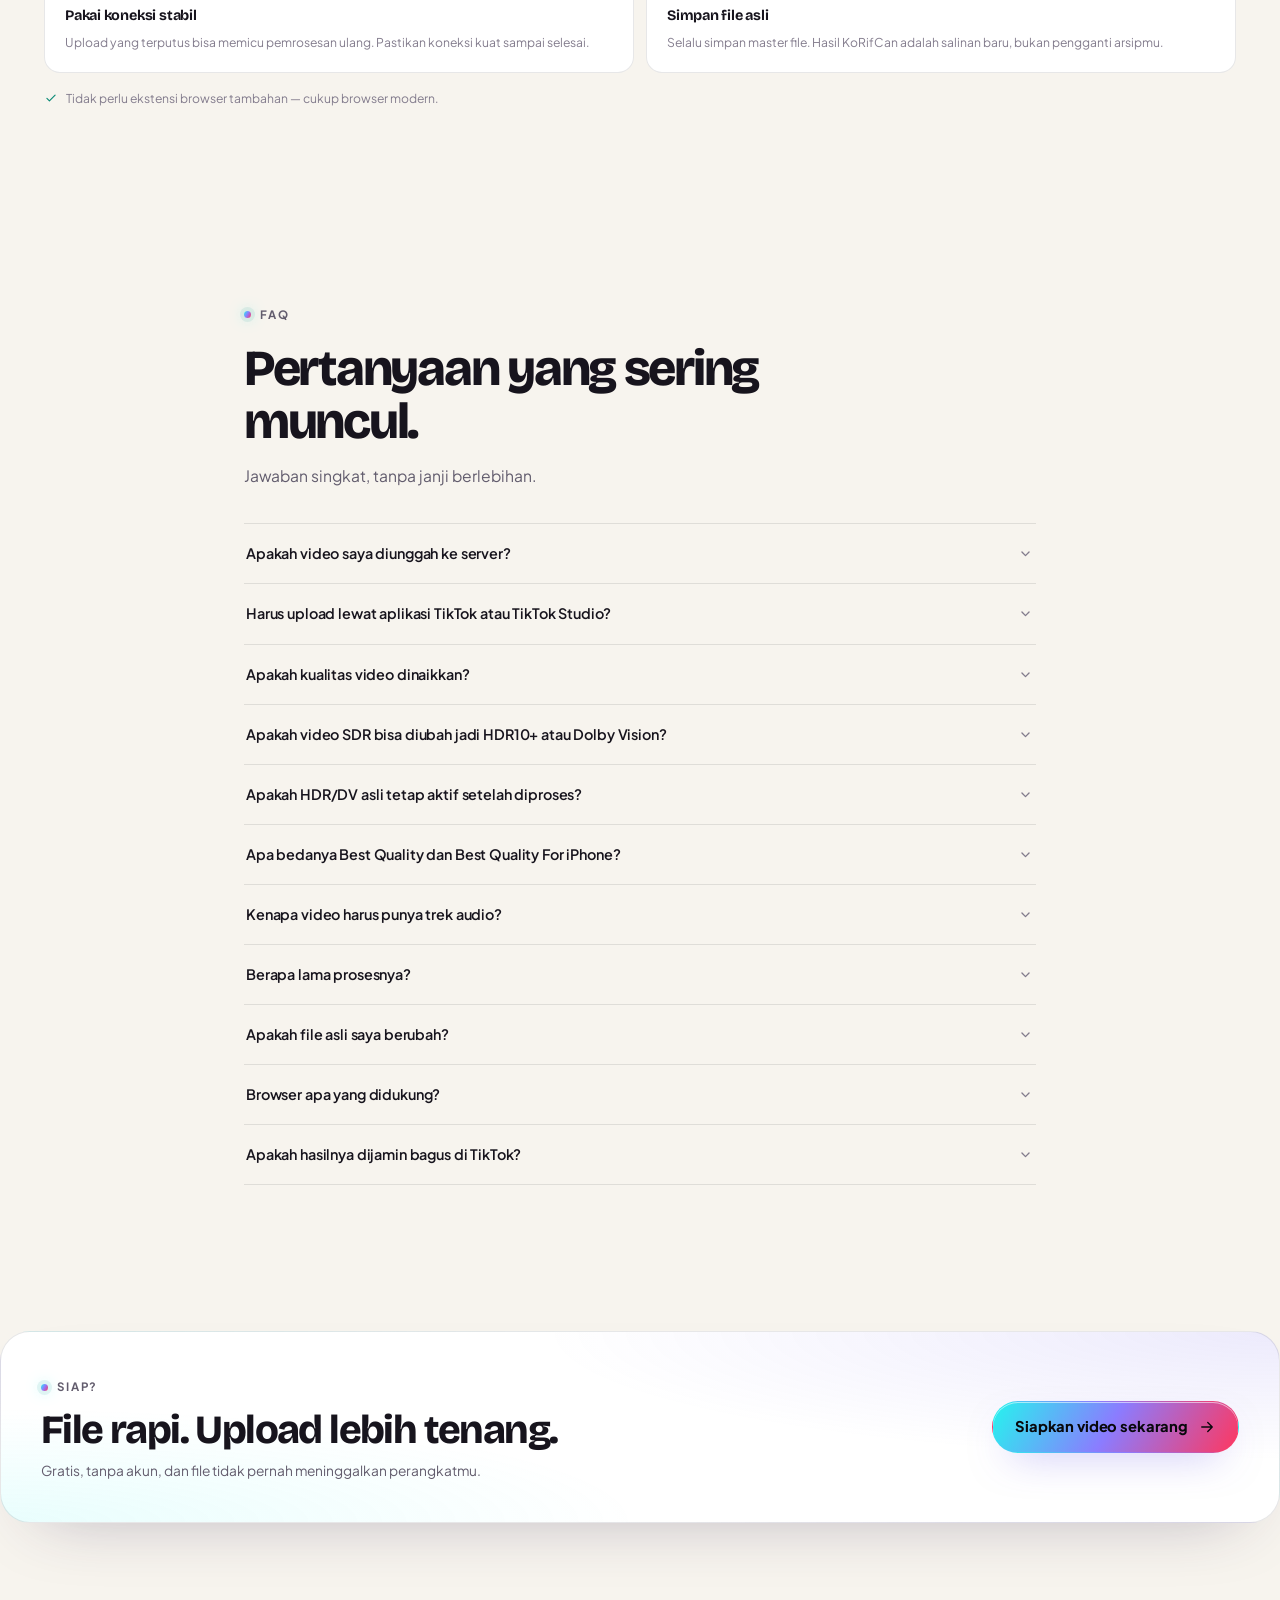
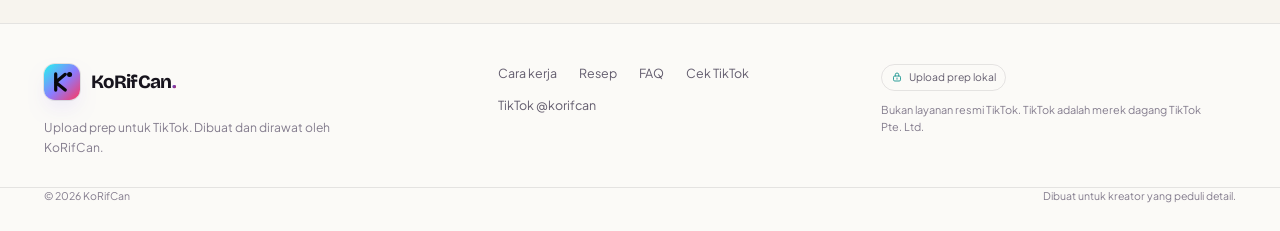
==== commit aa58ce13: "Move TikTok checker below Studio and add download - Remove the checker form from the hero and add a " ====
--- a/index.html
+++ b/index.html
@@ -12,7 +12,7 @@
   <meta property="og:site_name" content="KoRifCan">
   <link rel="icon" href="favicon.svg" type="image/svg+xml">
   <link rel="stylesheet" href="style.css?v=20261113a">
-  <link rel="stylesheet" href="tiktok-stats.css?v=20261114b">
+  <link rel="stylesheet" href="tiktok-stats.css?v=20261114c">
 </head>
 <body>
   <svg class="svg-sprite" aria-hidden="true" focusable="false" xmlns="http://www.w3.org/2000/svg">
@@ -124,28 +124,14 @@
           <div class="eyebrow"><span class="eyebrow-dot"></span> TikTok upload prep</div>
           <h1>Kualitas asli video,<br><span class="text-grad">siap untuk TikTok.</span></h1>
           <p class="hero-lead">KoRifCan menyiapkan file MP4 dengan resep <strong>Best Quality</strong> atau <strong>Best Quality For iPhone</strong>. Stream video tidak di-encode ulang — semuanya berjalan di browser-mu.</p>
-          <div class="hero-check" id="cek-tiktok">
-            <form id="ttForm" class="tt-form" novalidate>
-              <label class="tt-label" for="ttUrl">Tempel link video TikTok</label>
-              <div class="tt-input-row">
-                <input class="tt-input" id="ttUrl" name="url" type="url" inputmode="url" autocomplete="off" autocapitalize="off" spellcheck="false" placeholder="https://www.tiktok.com/@..." aria-describedby="ttHint" required>
-                <button class="btn btn-primary tt-submit" id="ttSubmit" type="submit" aria-controls="ttResult">
-                  <span>Cek video</span>
-                  <svg class="icon" aria-hidden="true"><use href="#icon-arrow"></use></svg>
-                </button>
-              </div>
-              <p class="tt-hint" id="ttHint">Link publik dari tiktok.com, vt.tiktok.com, atau vm.tiktok.com. Statistik dari TikWM; metadata dibaca dari sebagian file video.</p>
-            </form>
-            <div class="tt-status" id="ttStatus" role="status" aria-live="polite" aria-atomic="true"></div>
-            <p class="hero-check-note">
-              <svg class="icon" aria-hidden="true"><use href="#icon-lock"></use></svg>
-              <span>Upload prep tetap 100% lokal. Pengecekan mengirim URL ke TikWM dan mengambil sebagian file dari CDN TikTok. <a href="stats.html">Halaman khusus</a></span>
-            </p>
-          </div>
           <div class="hero-actions">
             <a class="btn btn-primary" href="#studio">
               <span>Siapkan video</span>
               <svg class="icon" aria-hidden="true"><use href="#icon-arrow"></use></svg>
+            </a>
+            <a class="btn btn-ghost" href="#cek-tiktok">
+              <svg class="icon" aria-hidden="true"><use href="#icon-waves"></use></svg>
+              <span>Cek video</span>
             </a>
             <a class="btn btn-ghost" href="#cara-kerja">Lihat cara kerja</a>
           </div>
@@ -192,33 +178,6 @@
           <div class="float-card float-card--meta">
             <span class="float-icon float-icon--pink"><svg class="icon"><use href="#icon-tag"></use></svg></span>
             <span><strong>Metadata</strong><small>KoRifCan</small></span>
-          </div>
-        </div>
-      </div>
-    </section>
-
-    <section class="stats-embed-result-section" aria-label="Hasil pemeriksaan video">
-      <div class="container">
-        <div class="tt-result" id="ttResult" data-autoscroll="true" hidden>
-          <div class="tt-result-head">
-            <div class="eyebrow"><span class="eyebrow-dot"></span> Hasil pemeriksaan</div>
-          </div>
-          <div class="tt-result-grid">
-            <div class="tt-media">
-              <img id="ttCover" alt="" width="360" height="640" loading="lazy" decoding="async" referrerpolicy="no-referrer">
-            </div>
-            <div class="tt-body">
-              <div class="tt-identity">
-                <p class="tt-author" id="ttAuthor"></p>
-                <h3 class="tt-title" id="ttTitle"></h3>
-                <p class="tt-meta" id="ttMeta"></p>
-                <a class="tt-link" id="ttLink" href="https://www.tiktok.com/" target="_blank" rel="noopener noreferrer">Buka di TikTok</a>
-              </div>
-              <div class="tt-stats" id="ttStats" aria-label="Statistik publik video"></div>
-              <p class="tt-engagement" id="ttEngagement"></p>
-              <dl class="tt-details" id="ttDetails" aria-label="Metadata stream video"></dl>
-              <p class="tt-source" id="ttSource"></p>
-            </div>
           </div>
         </div>
       </div>
@@ -476,6 +435,89 @@
       </div>
     </section>
 
+    <section class="section stats-check-section" id="cek-tiktok" aria-labelledby="cek-tiktok-title">
+      <div class="container">
+        <div class="stats-check-grid">
+          <div class="stats-check-copy">
+            <div class="section-head">
+              <div class="eyebrow"><span class="eyebrow-dot"></span> Cek TikTok</div>
+              <h2 id="cek-tiktok-title">Cek videomu atau download video.</h2>
+              <p>Lihat statistik publik dan metadata stream, lalu unduh videonya. Upload prep tetap 100% lokal.</p>
+            </div>
+            <div class="stats-disclosure">
+              <span class="stats-disclosure-icon"><svg class="icon" aria-hidden="true"><use href="#icon-lock"></use></svg></span>
+              <div class="stats-disclosure-copy">
+                <strong>Privasi &amp; data</strong>
+                <p>Pengecekan mengirim URL ke TikWM dan mengambil sebagian file dari CDN TikTok. Upload prep tetap 100% lokal; tidak ada file yang diunggah ke server.</p>
+              </div>
+            </div>
+            <p class="stats-check-more"><a href="stats.html">Buka halaman khusus Cek TikTok</a></p>
+          </div>
+
+          <div class="stats-check-panel">
+            <div class="stats-card">
+              <div class="stats-card-head">
+                <span class="stats-card-icon"><svg class="icon" aria-hidden="true"><use href="#icon-tiktok"></use></svg></span>
+                <div>
+                  <h3 class="stats-card-title">Tempel link video</h3>
+                  <p>Link publik dari tiktok.com, vt.tiktok.com, atau vm.tiktok.com.</p>
+                </div>
+              </div>
+
+              <form id="ttForm" class="tt-form" novalidate>
+                <label class="tt-label" for="ttUrl">Link video TikTok</label>
+                <div class="tt-input-row">
+                  <input class="tt-input" id="ttUrl" name="url" type="url" inputmode="url" autocomplete="off" autocapitalize="off" spellcheck="false" placeholder="https://www.tiktok.com/@..." aria-describedby="ttHint" required>
+                  <button class="btn btn-primary tt-submit" id="ttSubmit" type="submit" aria-controls="ttResult">
+                    <span>Cek video</span>
+                    <svg class="icon" aria-hidden="true"><use href="#icon-arrow"></use></svg>
+                  </button>
+                </div>
+                <p class="tt-hint" id="ttHint">Tempel link video publik. Statistik dari TikWM; metadata dibaca dari sebagian file video.</p>
+              </form>
+
+              <div class="tt-status" id="ttStatus" role="status" aria-live="polite" aria-atomic="true"></div>
+            </div>
+
+            <p class="stats-check-note">
+              <svg class="icon" aria-hidden="true"><use href="#icon-download"></use></svg>
+              <span>Tombol <strong>Download video</strong> muncul di kartu hasil setelah video berhasil dicek.</span>
+            </p>
+          </div>
+        </div>
+
+        <div class="tt-result stats-check-result" id="ttResult" data-autoscroll="true" hidden>
+          <div class="tt-result-head">
+            <div class="eyebrow"><span class="eyebrow-dot"></span> Hasil pemeriksaan</div>
+          </div>
+          <div class="tt-result-grid">
+            <div class="tt-media">
+              <img id="ttCover" alt="" width="360" height="640" loading="lazy" decoding="async" referrerpolicy="no-referrer">
+            </div>
+            <div class="tt-body">
+              <div class="tt-identity">
+                <p class="tt-author" id="ttAuthor"></p>
+                <h3 class="tt-title" id="ttTitle"></h3>
+                <p class="tt-meta" id="ttMeta"></p>
+                <a class="tt-link" id="ttLink" href="https://www.tiktok.com/" target="_blank" rel="noopener noreferrer">Buka di TikTok</a>
+              </div>
+              <div class="tt-download-row" id="ttDownloadRow" hidden>
+                <a class="btn btn-primary tt-download" id="ttDownload" href="#" download target="_blank" rel="noopener noreferrer">
+                  <svg class="icon" aria-hidden="true"><use href="#icon-download"></use></svg>
+                  <span>Download video</span>
+                </a>
+                <p class="tt-download-note">File diambil dari CDN TikTok. Unduh hanya video yang kamu berhak gunakan.</p>
+              </div>
+              <div class="tt-stats" id="ttStats" aria-label="Statistik publik video"></div>
+              <p class="tt-engagement" id="ttEngagement"></p>
+              <dl class="tt-details" id="ttDetails" aria-label="Metadata stream video"></dl>
+              <p class="tt-source" id="ttSource"></p>
+            </div>
+          </div>
+        </div>
+      </div>
+    </section>
+
     <section class="section how-section" id="cara-kerja">
       <div class="container">
         <div class="section-head">
@@ -729,6 +771,6 @@
   <script src="mp4-patcher.js?v=20261113d"></script>
   <script src="ffmpeg/ffmpeg.js"></script>
   <script src="app.js?v=20261113d"></script>
-  <script src="tiktok-stats.js?v=20261114b"></script>
+  <script src="tiktok-stats.js?v=20261114c"></script>
 </body>
 </html>
--- a/tiktok-stats.css
+++ b/tiktok-stats.css
@@ -388,64 +388,88 @@
 }
 
 /* --------------------------------------------------------------------------
-   Embedded checker on the homepage
+   Dedicated checker section on the homepage
    -------------------------------------------------------------------------- */
 
-.hero-check {
-  max-width: 620px;
-  margin: 0 0 24px;
-  padding: 14px;
-  border: 1px solid var(--line);
-  border-radius: 18px;
-  background: rgba(255, 255, 255, 0.72);
-  box-shadow: 0 18px 50px -38px rgba(47, 35, 80, 0.45);
-  scroll-margin-top: 96px;
-  backdrop-filter: blur(10px);
-  -webkit-backdrop-filter: blur(10px);
-}
-
-.hero-check .tt-status {
-  margin-top: 10px;
-}
-
-.hero-check .tt-hint {
-  font-size: 0.69rem;
-}
-
-.hero-check-note {
+.stats-check-section {
+  padding: 18px 0 40px;
+}
+
+.stats-check-grid {
+  display: grid;
+  gap: 26px;
+  align-items: center;
+}
+
+.stats-check-copy,
+.stats-check-panel {
+  min-width: 0;
+}
+
+.stats-check-panel {
+  display: grid;
+  gap: 12px;
+}
+
+.stats-check-note {
   display: flex;
   align-items: flex-start;
-  gap: 6px;
-  margin: 10px 0 0;
+  gap: 7px;
+  margin: 0;
+  padding: 0 4px;
   color: var(--muted-2);
-  font-size: 0.67rem;
-  line-height: 1.5;
-}
-
-.hero-check-note .icon {
-  width: 14px;
-  height: 14px;
+  font-size: 0.71rem;
+  line-height: 1.55;
+}
+
+.stats-check-note .icon {
+  width: 15px;
+  height: 15px;
   flex: none;
   margin-top: 1px;
-  color: var(--cyan);
-}
-
-.hero-check-note a {
   color: var(--violet);
+}
+
+.stats-check-note strong {
+  color: var(--text-soft);
   font-weight: 700;
 }
 
-.stats-embed-result-section {
-  padding: 0 0 14px;
-}
-
-.stats-embed-result-section .tt-result {
-  margin-top: 10px;
-}
-
-@media (min-width: 560px) {
-  .hero-check {
-    padding: 16px;
+.stats-check-copy .section-head {
+  margin-bottom: 20px;
+}
+
+.stats-check-copy .stats-disclosure {
+  margin-top: 0;
+}
+
+.stats-check-more {
+  margin: 12px 0 0;
+  font-size: 0.76rem;
+  font-weight: 650;
+}
+
+.stats-check-more a {
+  color: var(--violet);
+  transition: color 160ms ease;
+}
+
+.stats-check-more a:hover {
+  color: var(--text);
+}
+
+.stats-check-result {
+  margin-top: 30px;
+}
+
+@media (min-width: 900px) {
+  .stats-check-section {
+    padding-top: 28px;
+  }
+
+  .stats-check-grid {
+    grid-template-columns: minmax(0, 0.88fr) minmax(420px, 1.12fr);
+    gap: 38px;
   }
 }
 
@@ -748,6 +772,50 @@
   display: none;
 }
 
+/* Download */
+
+.tt-download-row {
+  display: flex;
+  flex-wrap: wrap;
+  align-items: center;
+  gap: 10px 16px;
+  margin-top: 14px;
+}
+
+.tt-download-row[hidden] {
+  display: none;
+}
+
+.tt-download {
+  min-height: 46px;
+  padding: 11px 20px;
+  font-size: 0.84rem;
+}
+
+.tt-download .icon {
+  width: 17px;
+  height: 17px;
+}
+
+.tt-download:hover .icon {
+  transform: translateY(2px);
+}
+
+.tt-download[aria-busy="true"] {
+  opacity: 0.68;
+  pointer-events: none;
+}
+
+.tt-download-note {
+  flex: 1 1 220px;
+  min-width: 0;
+  margin: 0;
+  color: var(--muted-2);
+  font-size: 0.67rem;
+  line-height: 1.5;
+  overflow-wrap: anywhere;
+}
+
 /* --------------------------------------------------------------------------
    How it works
    -------------------------------------------------------------------------- */
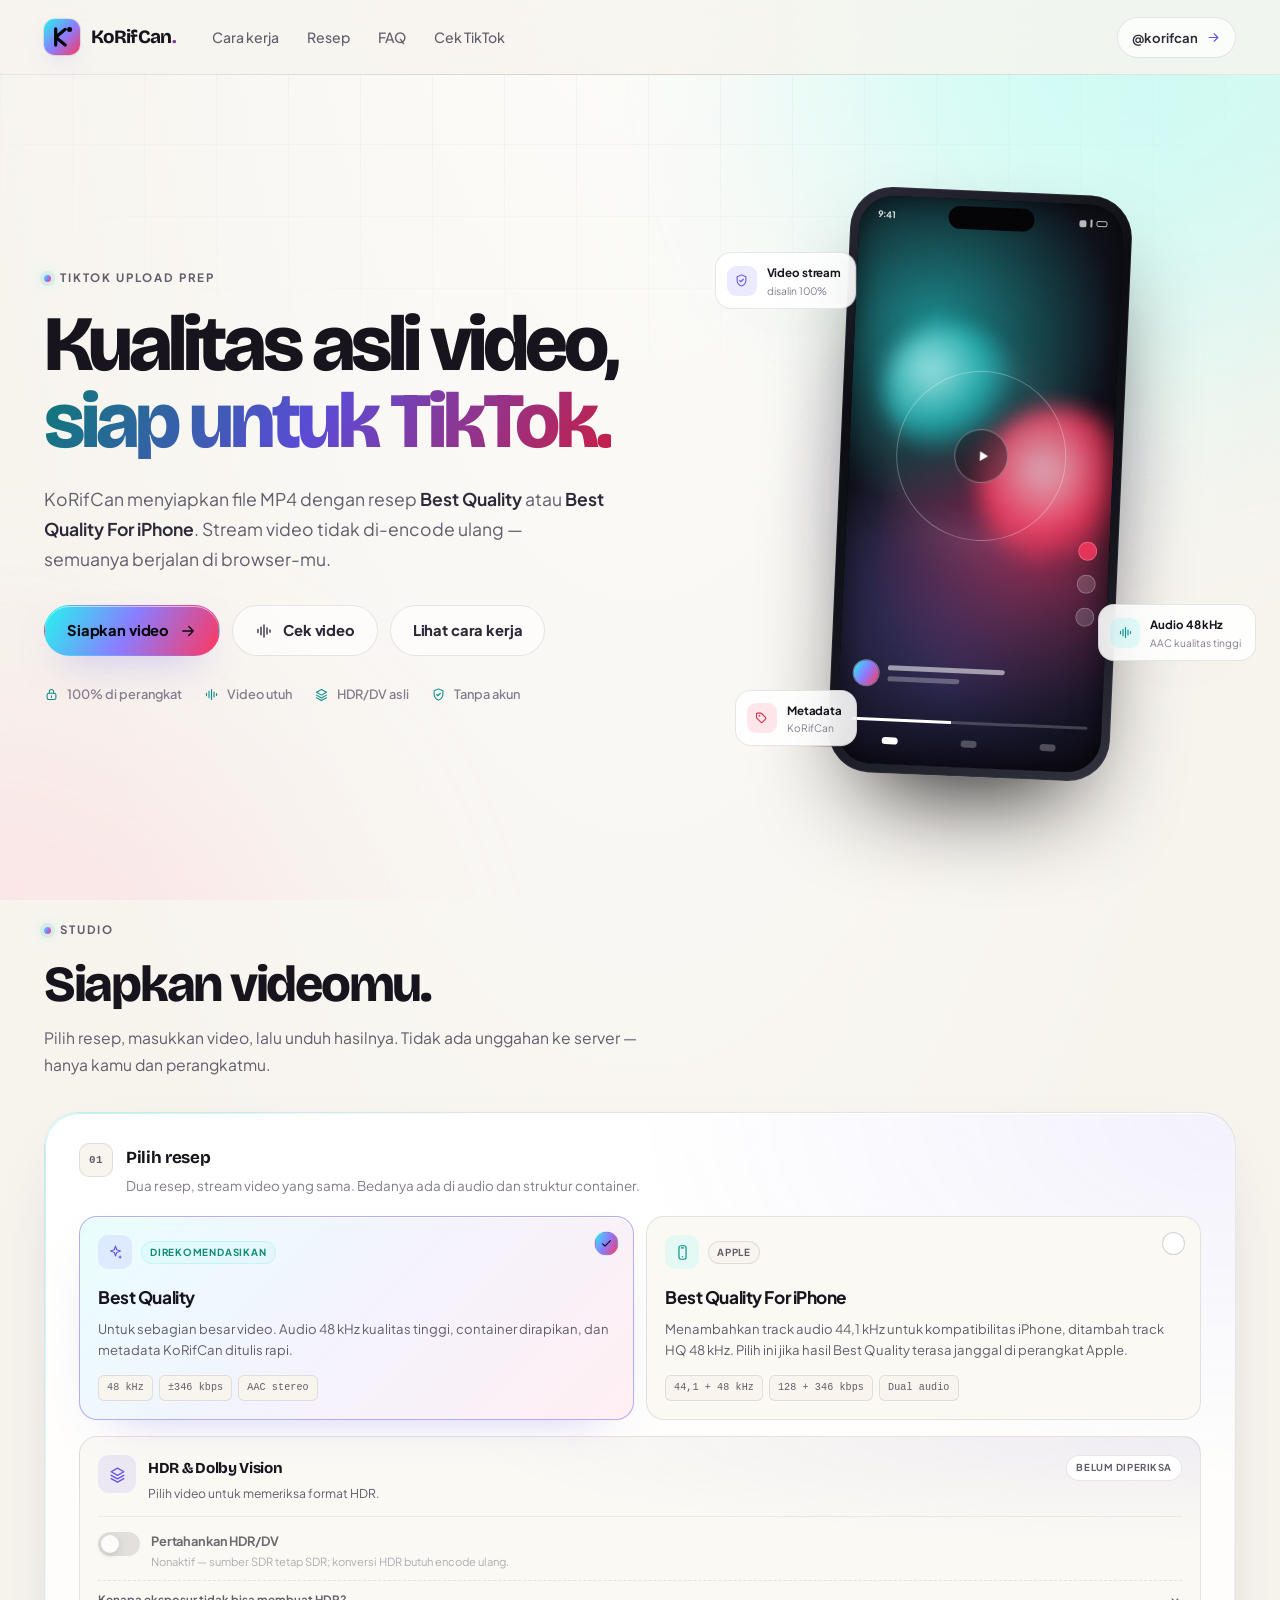
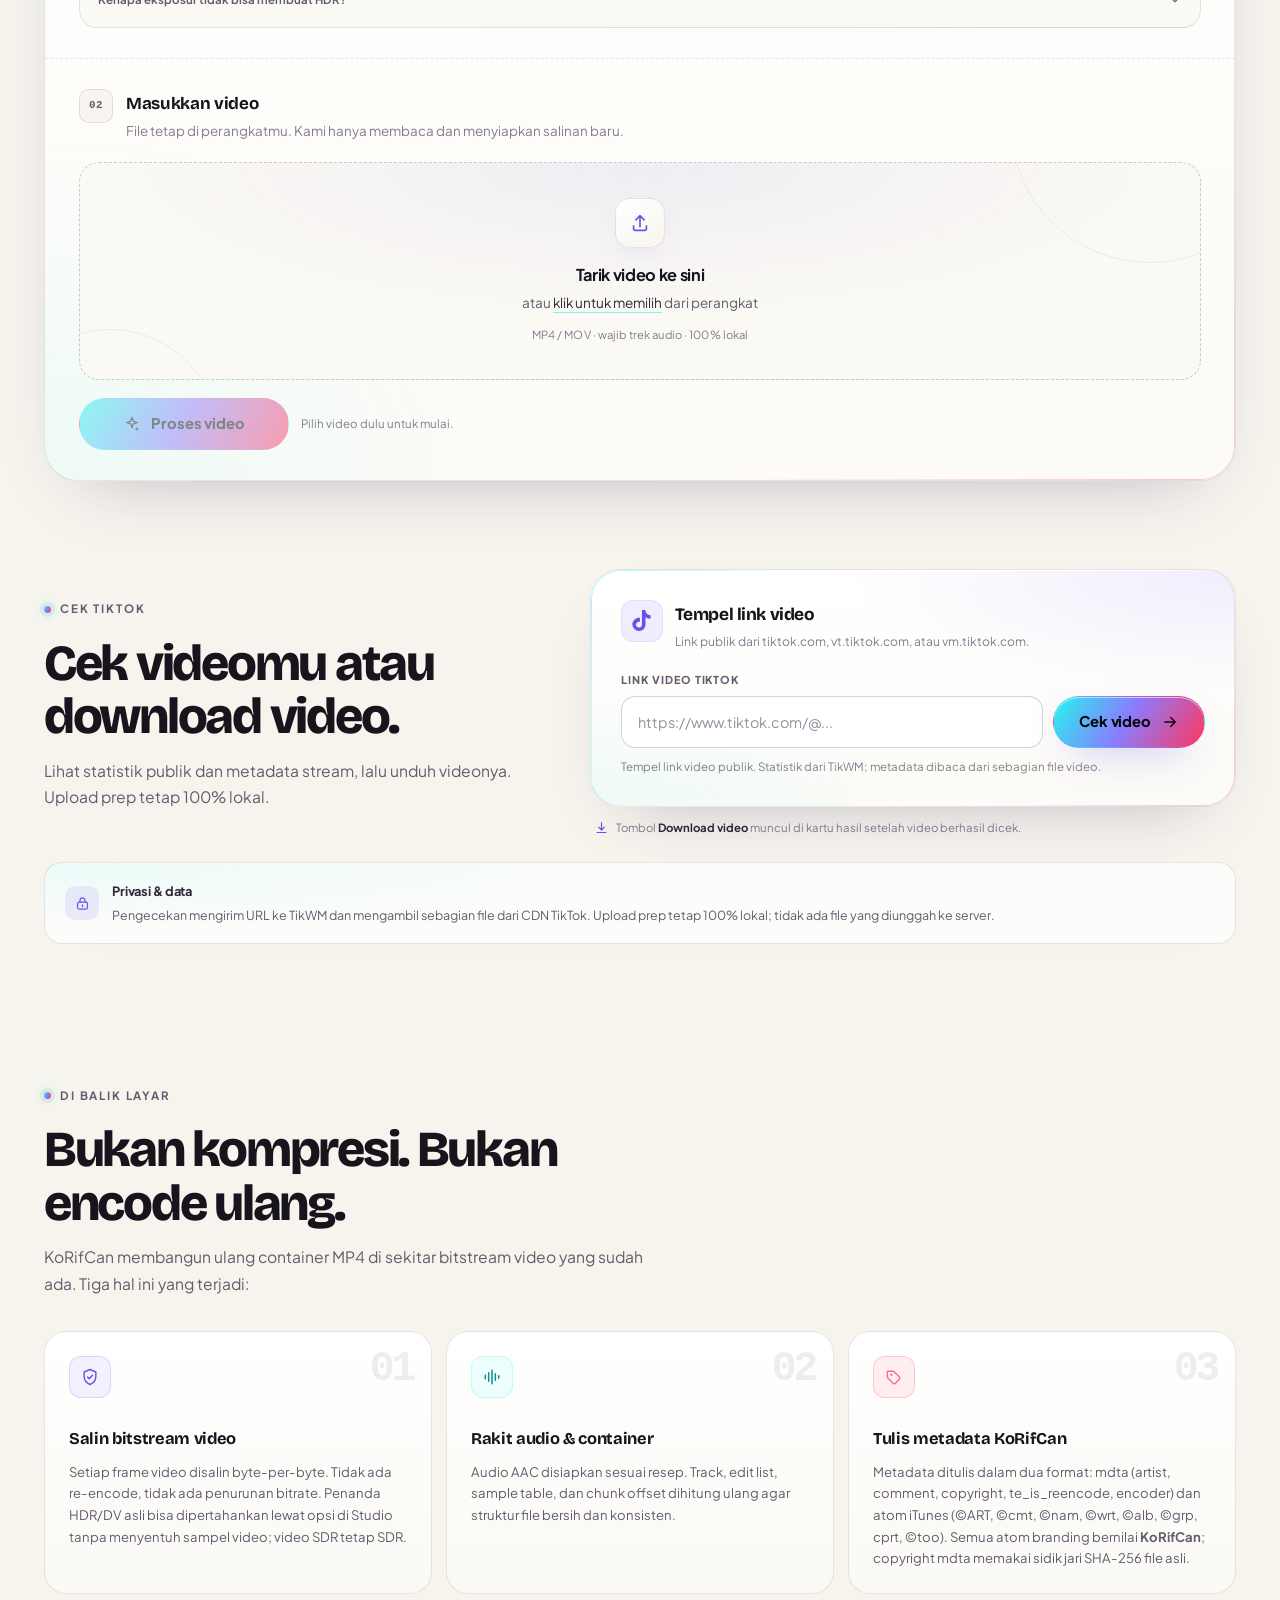
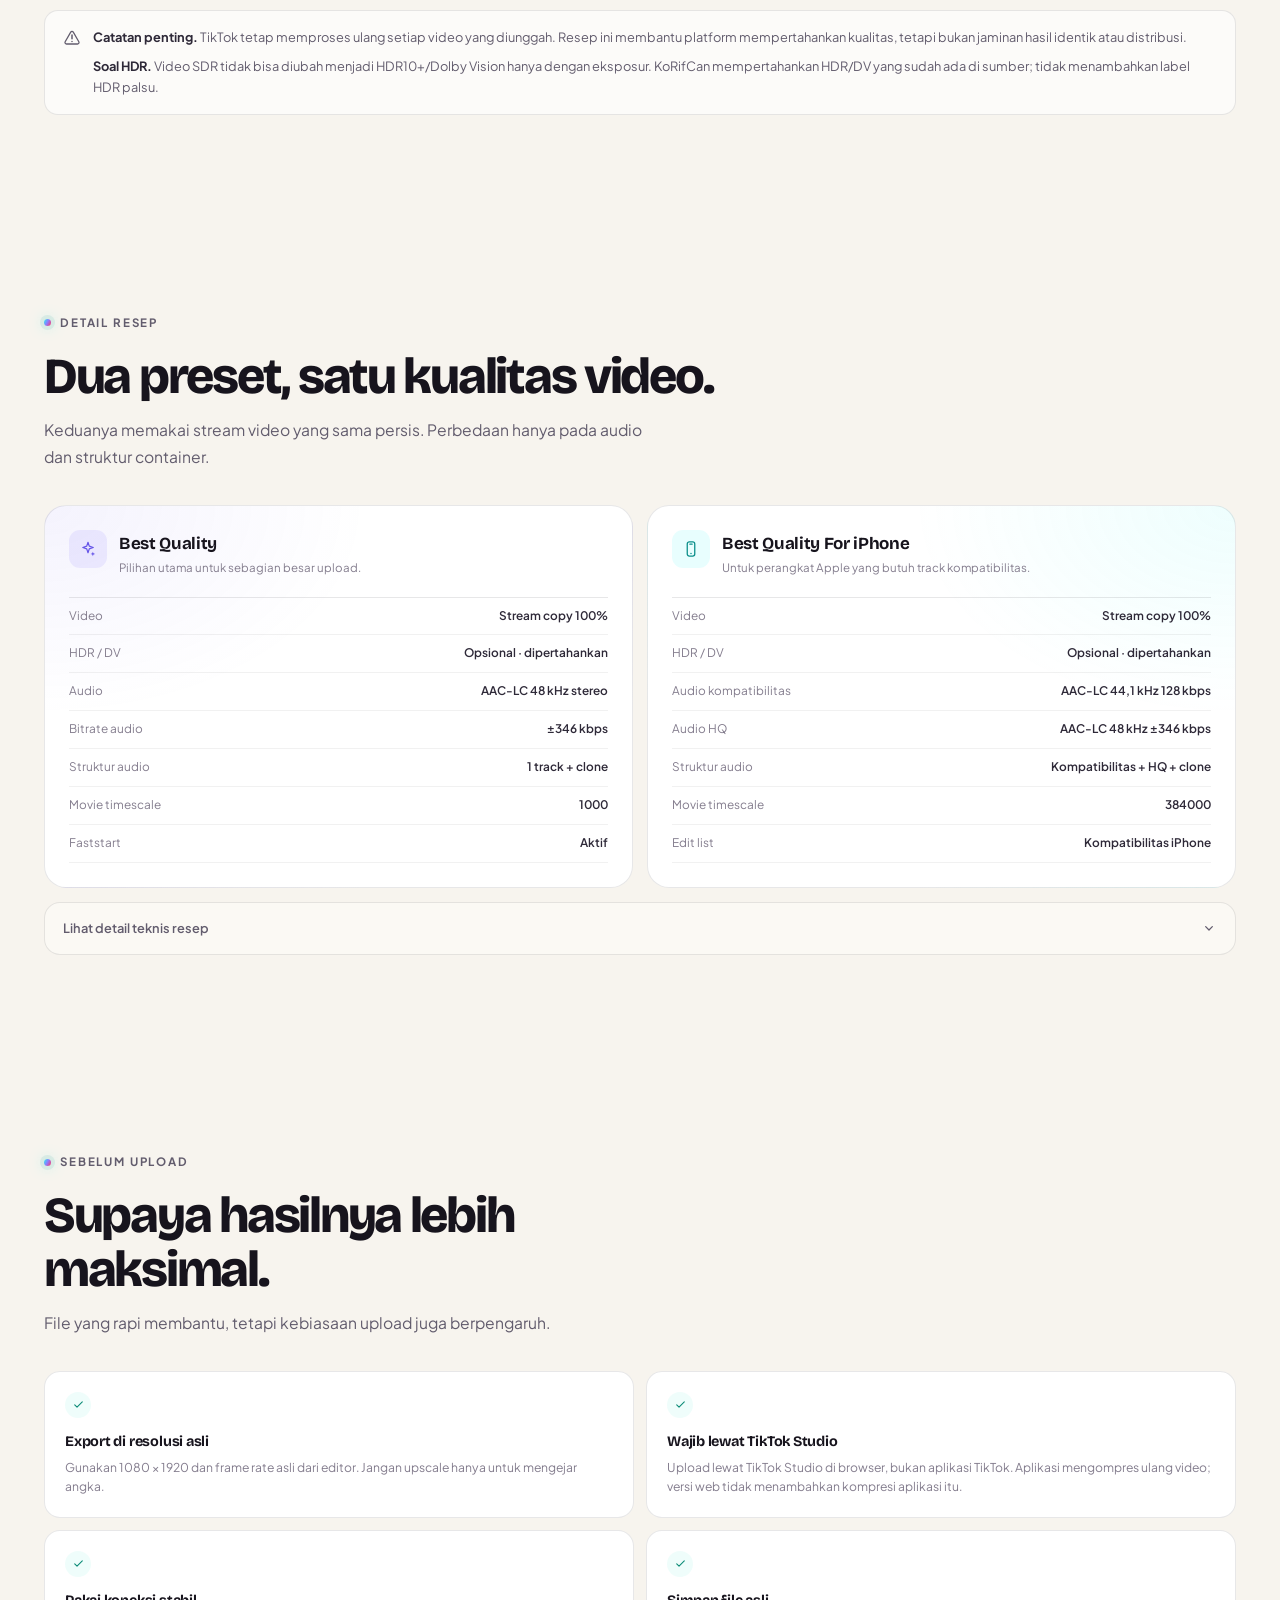
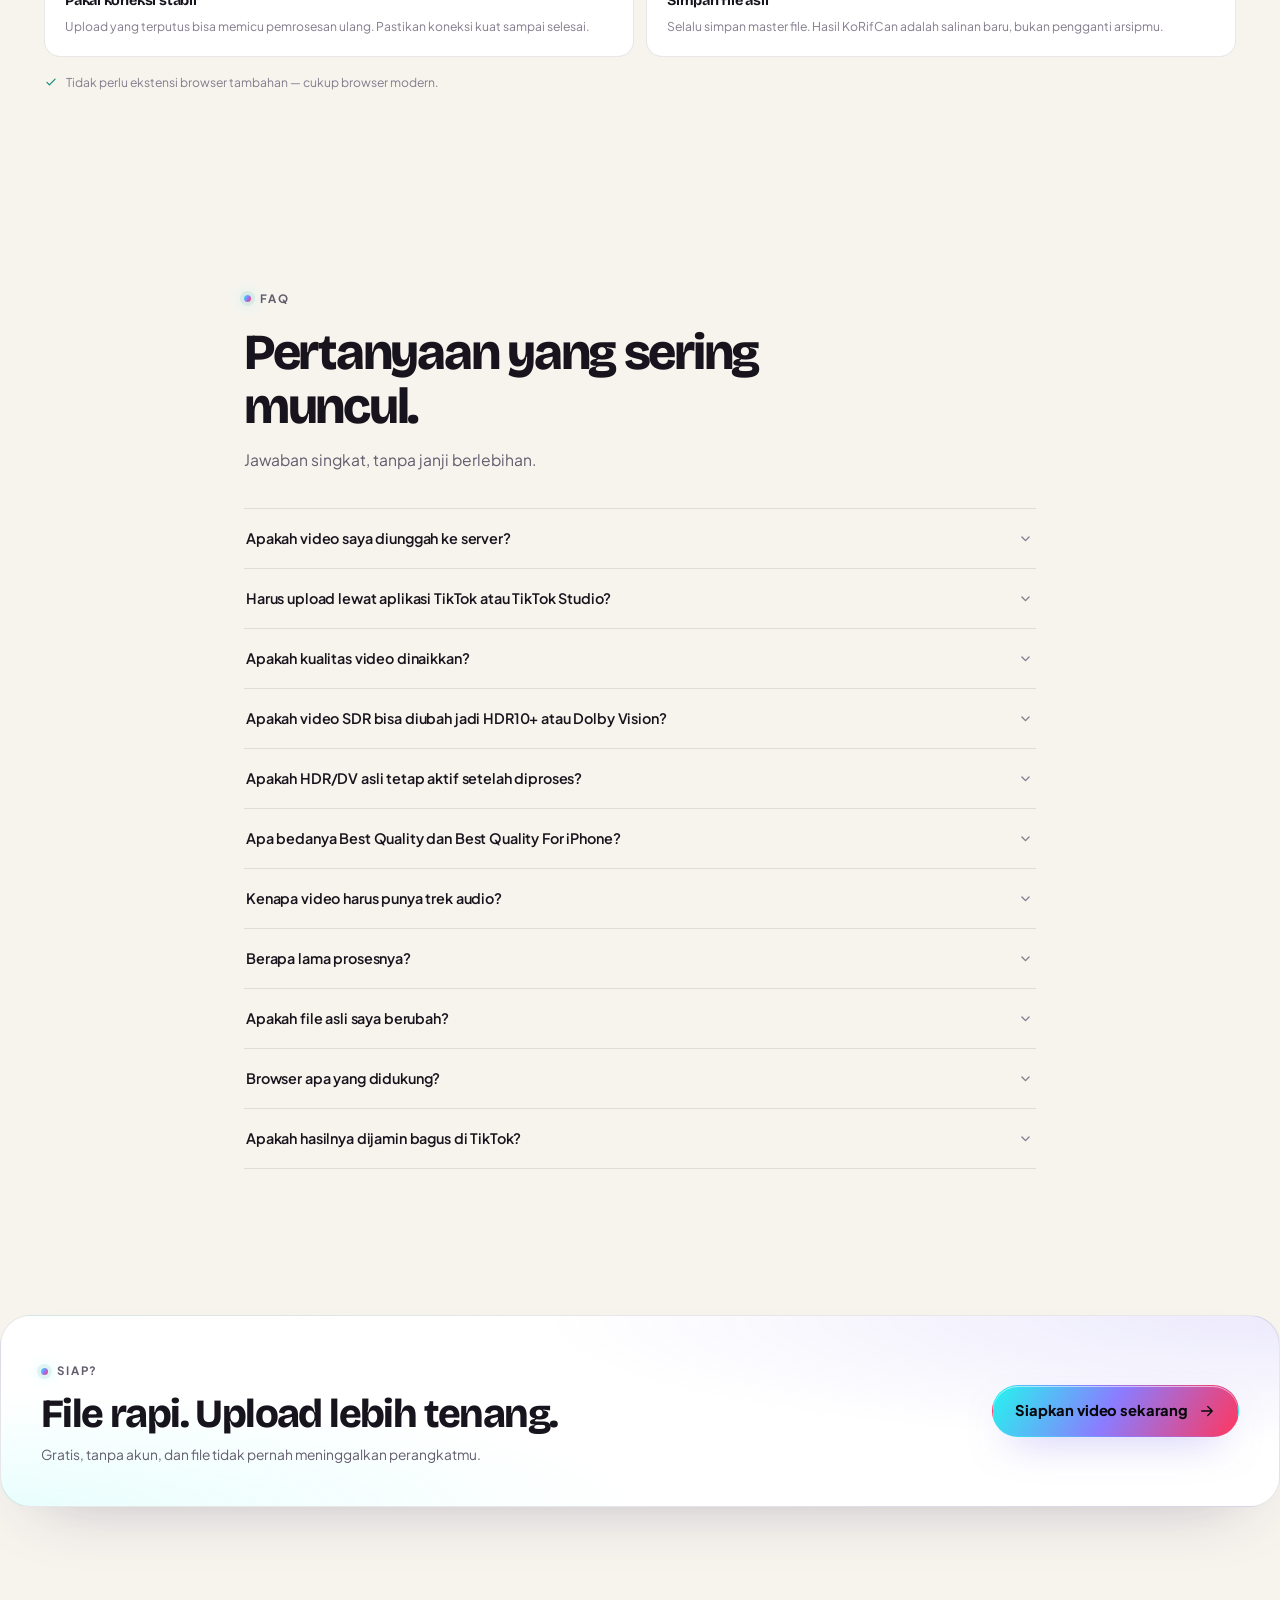
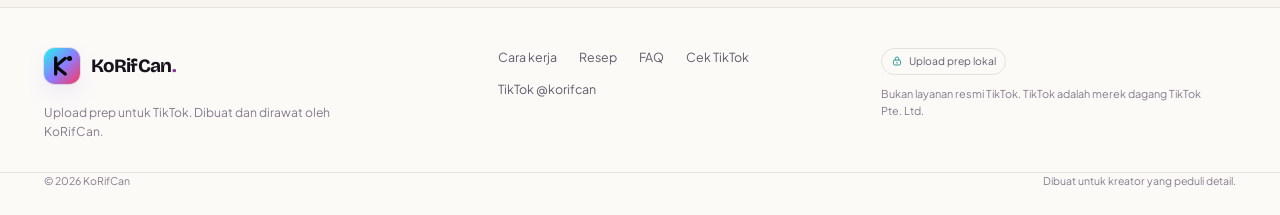
==== commit c7008a9a: "Unify TikTok checker and show download progress" ====
--- a/index.html
+++ b/index.html
@@ -12,7 +12,7 @@
   <meta property="og:site_name" content="KoRifCan">
   <link rel="icon" href="favicon.svg" type="image/svg+xml">
   <link rel="stylesheet" href="style.css?v=20261113a">
-  <link rel="stylesheet" href="tiktok-stats.css?v=20261114c">
+  <link rel="stylesheet" href="tiktok-stats.css?v=20261114d">
 </head>
 <body>
   <svg class="svg-sprite" aria-hidden="true" focusable="false" xmlns="http://www.w3.org/2000/svg">
@@ -444,14 +444,6 @@
               <h2 id="cek-tiktok-title">Cek videomu atau download video.</h2>
               <p>Lihat statistik publik dan metadata stream, lalu unduh videonya. Upload prep tetap 100% lokal.</p>
             </div>
-            <div class="stats-disclosure">
-              <span class="stats-disclosure-icon"><svg class="icon" aria-hidden="true"><use href="#icon-lock"></use></svg></span>
-              <div class="stats-disclosure-copy">
-                <strong>Privasi &amp; data</strong>
-                <p>Pengecekan mengirim URL ke TikWM dan mengambil sebagian file dari CDN TikTok. Upload prep tetap 100% lokal; tidak ada file yang diunggah ke server.</p>
-              </div>
-            </div>
-            <p class="stats-check-more"><a href="stats.html">Buka halaman khusus Cek TikTok</a></p>
           </div>
 
           <div class="stats-check-panel">
@@ -486,9 +478,18 @@
           </div>
         </div>
 
+        <div class="stats-disclosure stats-check-disclosure">
+          <span class="stats-disclosure-icon"><svg class="icon" aria-hidden="true"><use href="#icon-lock"></use></svg></span>
+          <div class="stats-disclosure-copy">
+            <strong>Privasi &amp; data</strong>
+            <p>Pengecekan mengirim URL ke TikWM dan mengambil sebagian file dari CDN TikTok. Upload prep tetap 100% lokal; tidak ada file yang diunggah ke server.</p>
+          </div>
+        </div>
+
         <div class="tt-result stats-check-result" id="ttResult" data-autoscroll="true" hidden>
           <div class="tt-result-head">
             <div class="eyebrow"><span class="eyebrow-dot"></span> Hasil pemeriksaan</div>
+            <span class="tt-method" id="ttMethod" hidden></span>
           </div>
           <div class="tt-result-grid">
             <div class="tt-media">
@@ -507,6 +508,12 @@
                   <span>Download video</span>
                 </a>
                 <p class="tt-download-note">File diambil dari CDN TikTok. Unduh hanya video yang kamu berhak gunakan.</p>
+                <div class="tt-download-progress" id="ttDownloadProgress" hidden>
+                  <div class="tt-download-track" id="ttDownloadTrack" role="progressbar" aria-label="Progres unduhan" aria-valuemin="0" aria-valuemax="100" aria-valuenow="0">
+                    <span class="tt-download-fill" id="ttDownloadFill"></span>
+                  </div>
+                  <p class="tt-download-progress-text" id="ttDownloadProgressText"></p>
+                </div>
               </div>
               <div class="tt-stats" id="ttStats" aria-label="Statistik publik video"></div>
               <p class="tt-engagement" id="ttEngagement"></p>
@@ -771,6 +778,6 @@
   <script src="mp4-patcher.js?v=20261113d"></script>
   <script src="ffmpeg/ffmpeg.js"></script>
   <script src="app.js?v=20261113d"></script>
-  <script src="tiktok-stats.js?v=20261114c"></script>
+  <script src="tiktok-stats.js?v=20261114d"></script>
 </body>
 </html>
--- a/tiktok-stats.css
+++ b/tiktok-stats.css
@@ -436,26 +436,11 @@
 }
 
 .stats-check-copy .section-head {
-  margin-bottom: 20px;
-}
-
-.stats-check-copy .stats-disclosure {
-  margin-top: 0;
-}
-
-.stats-check-more {
-  margin: 12px 0 0;
-  font-size: 0.76rem;
-  font-weight: 650;
-}
-
-.stats-check-more a {
-  color: var(--violet);
-  transition: color 160ms ease;
-}
-
-.stats-check-more a:hover {
-  color: var(--text);
+  margin-bottom: 0;
+}
+
+.stats-check-disclosure {
+  margin-top: 26px;
 }
 
 .stats-check-result {
@@ -518,11 +503,35 @@
 }
 
 .tt-result-head {
+  display: flex;
+  flex-wrap: wrap;
+  align-items: center;
+  justify-content: space-between;
+  gap: 8px 14px;
   margin-bottom: 16px;
 }
 
 .tt-result-head .eyebrow {
   margin-bottom: 0;
+}
+
+.tt-method {
+  display: inline-flex;
+  align-items: center;
+  gap: 6px;
+  padding: 5px 10px;
+  border: 1px solid rgba(101, 84, 232, 0.18);
+  border-radius: 999px;
+  background: rgba(101, 84, 232, 0.07);
+  color: var(--violet);
+  font-size: 0.65rem;
+  font-weight: 750;
+  letter-spacing: 0.02em;
+  line-height: 1.4;
+}
+
+.tt-method[hidden] {
+  display: none;
 }
 
 .tt-result-grid {
@@ -787,6 +796,7 @@
 }
 
 .tt-download {
+  min-width: 210px;
   min-height: 46px;
   padding: 11px 20px;
   font-size: 0.84rem;
@@ -803,7 +813,7 @@
 
 .tt-download[aria-busy="true"] {
   opacity: 0.68;
-  pointer-events: none;
+  cursor: progress;
 }
 
 .tt-download-note {
@@ -814,6 +824,53 @@
   font-size: 0.67rem;
   line-height: 1.5;
   overflow-wrap: anywhere;
+}
+
+.tt-download-progress {
+  display: grid;
+  flex: 1 1 100%;
+  gap: 7px;
+  min-width: 0;
+  margin-top: 2px;
+}
+
+.tt-download-progress[hidden] {
+  display: none;
+}
+
+.tt-download-track {
+  position: relative;
+  height: 8px;
+  overflow: hidden;
+  border-radius: 999px;
+  background: rgba(23, 20, 29, 0.1);
+}
+
+.tt-download-fill {
+  display: block;
+  width: 0;
+  height: 100%;
+  border-radius: inherit;
+  background: var(--grad);
+  transition: width 160ms linear;
+}
+
+.tt-download-track.is-indeterminate .tt-download-fill {
+  width: 38% !important;
+  animation: tt-download-slide 1.1s ease-in-out infinite;
+}
+
+.tt-download-progress-text {
+  margin: 0;
+  color: var(--muted);
+  font-size: 0.71rem;
+  font-variant-numeric: tabular-nums;
+  line-height: 1.45;
+}
+
+@keyframes tt-download-slide {
+  from { transform: translateX(-110%); }
+  to { transform: translateX(310%); }
 }
 
 /* --------------------------------------------------------------------------
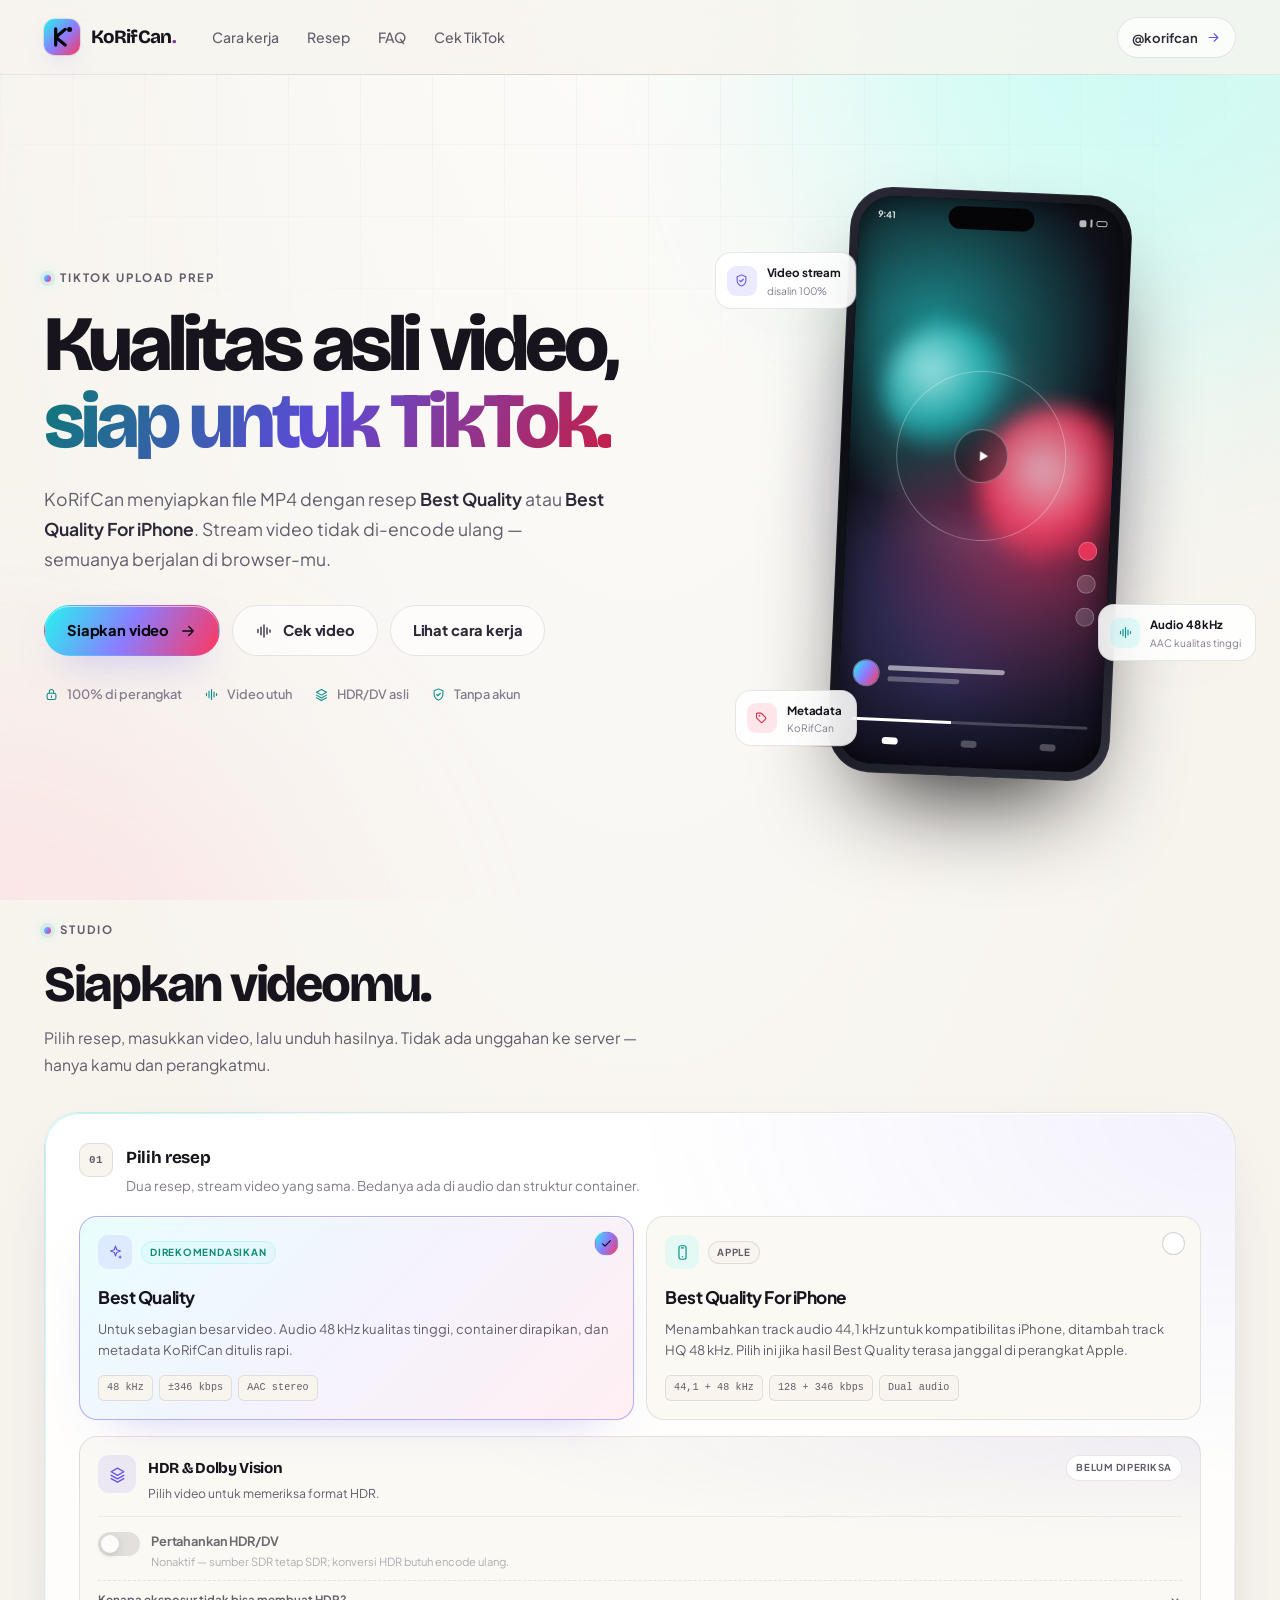
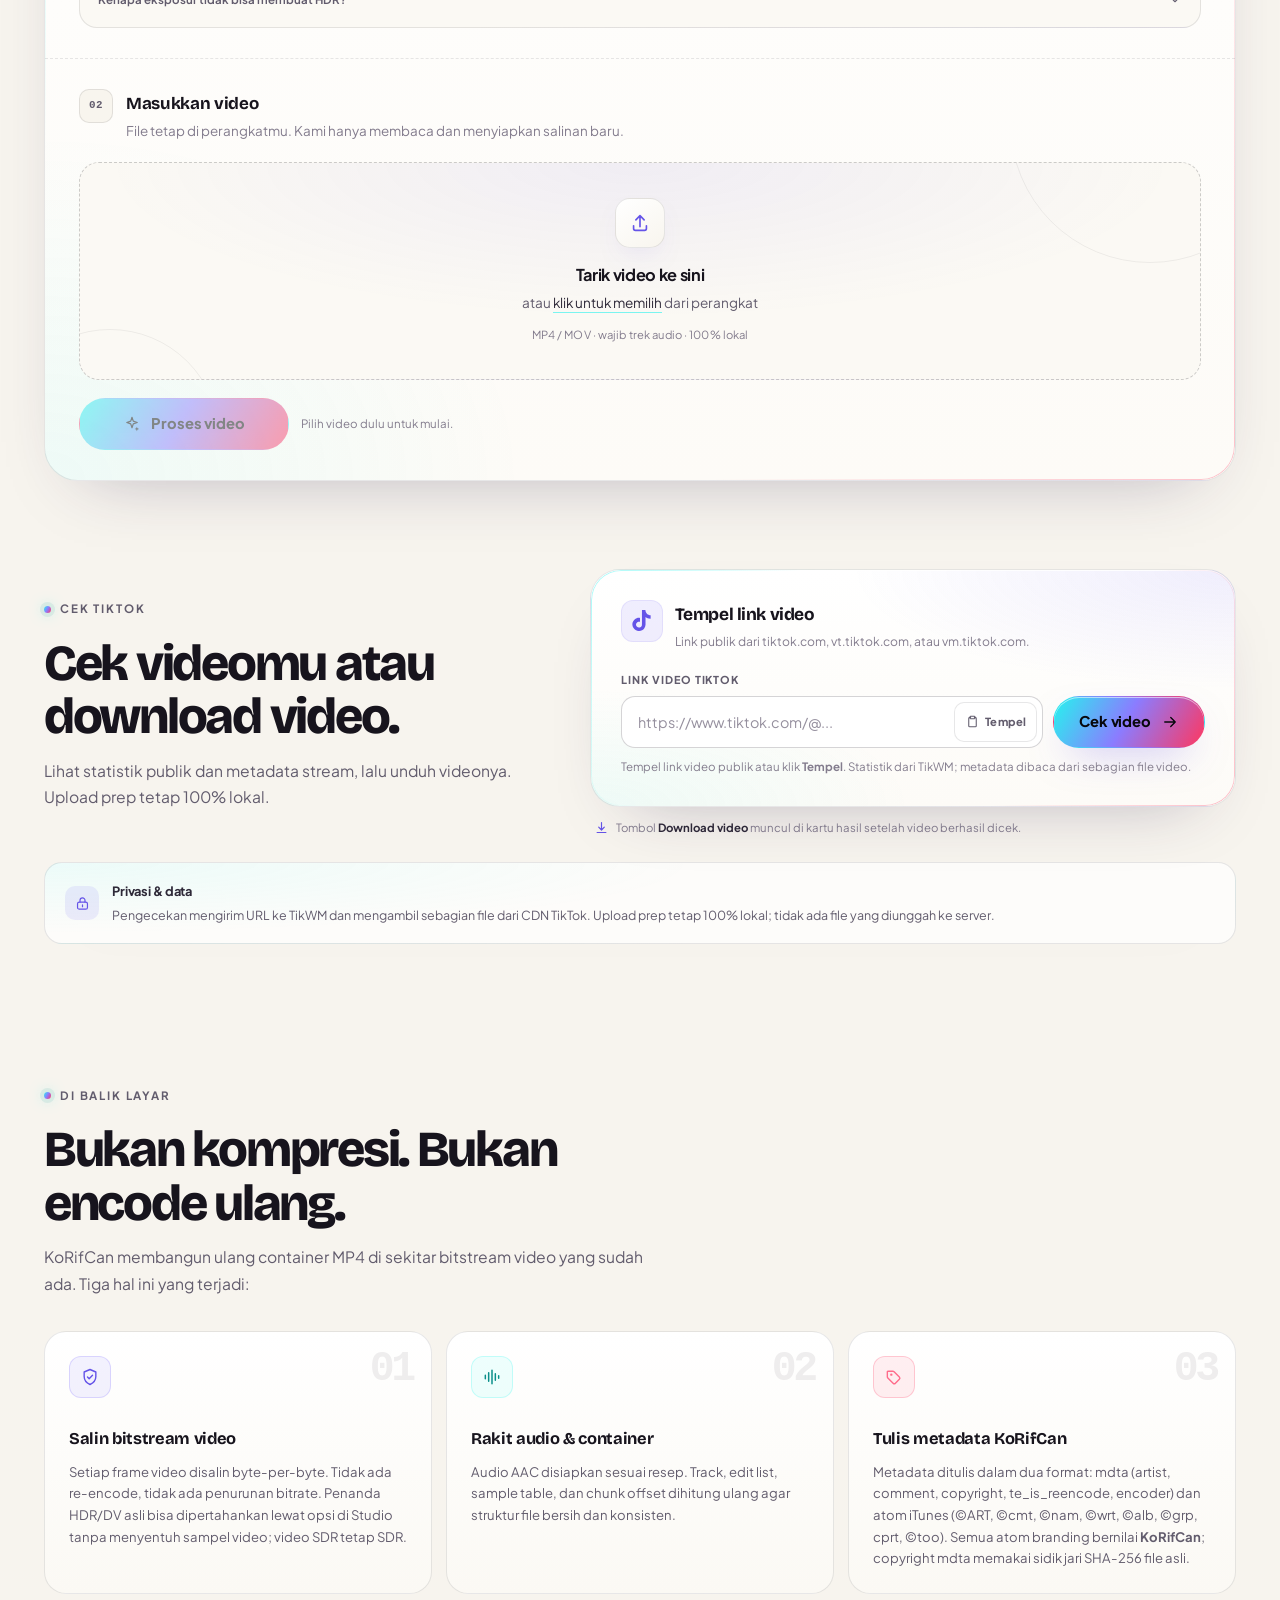
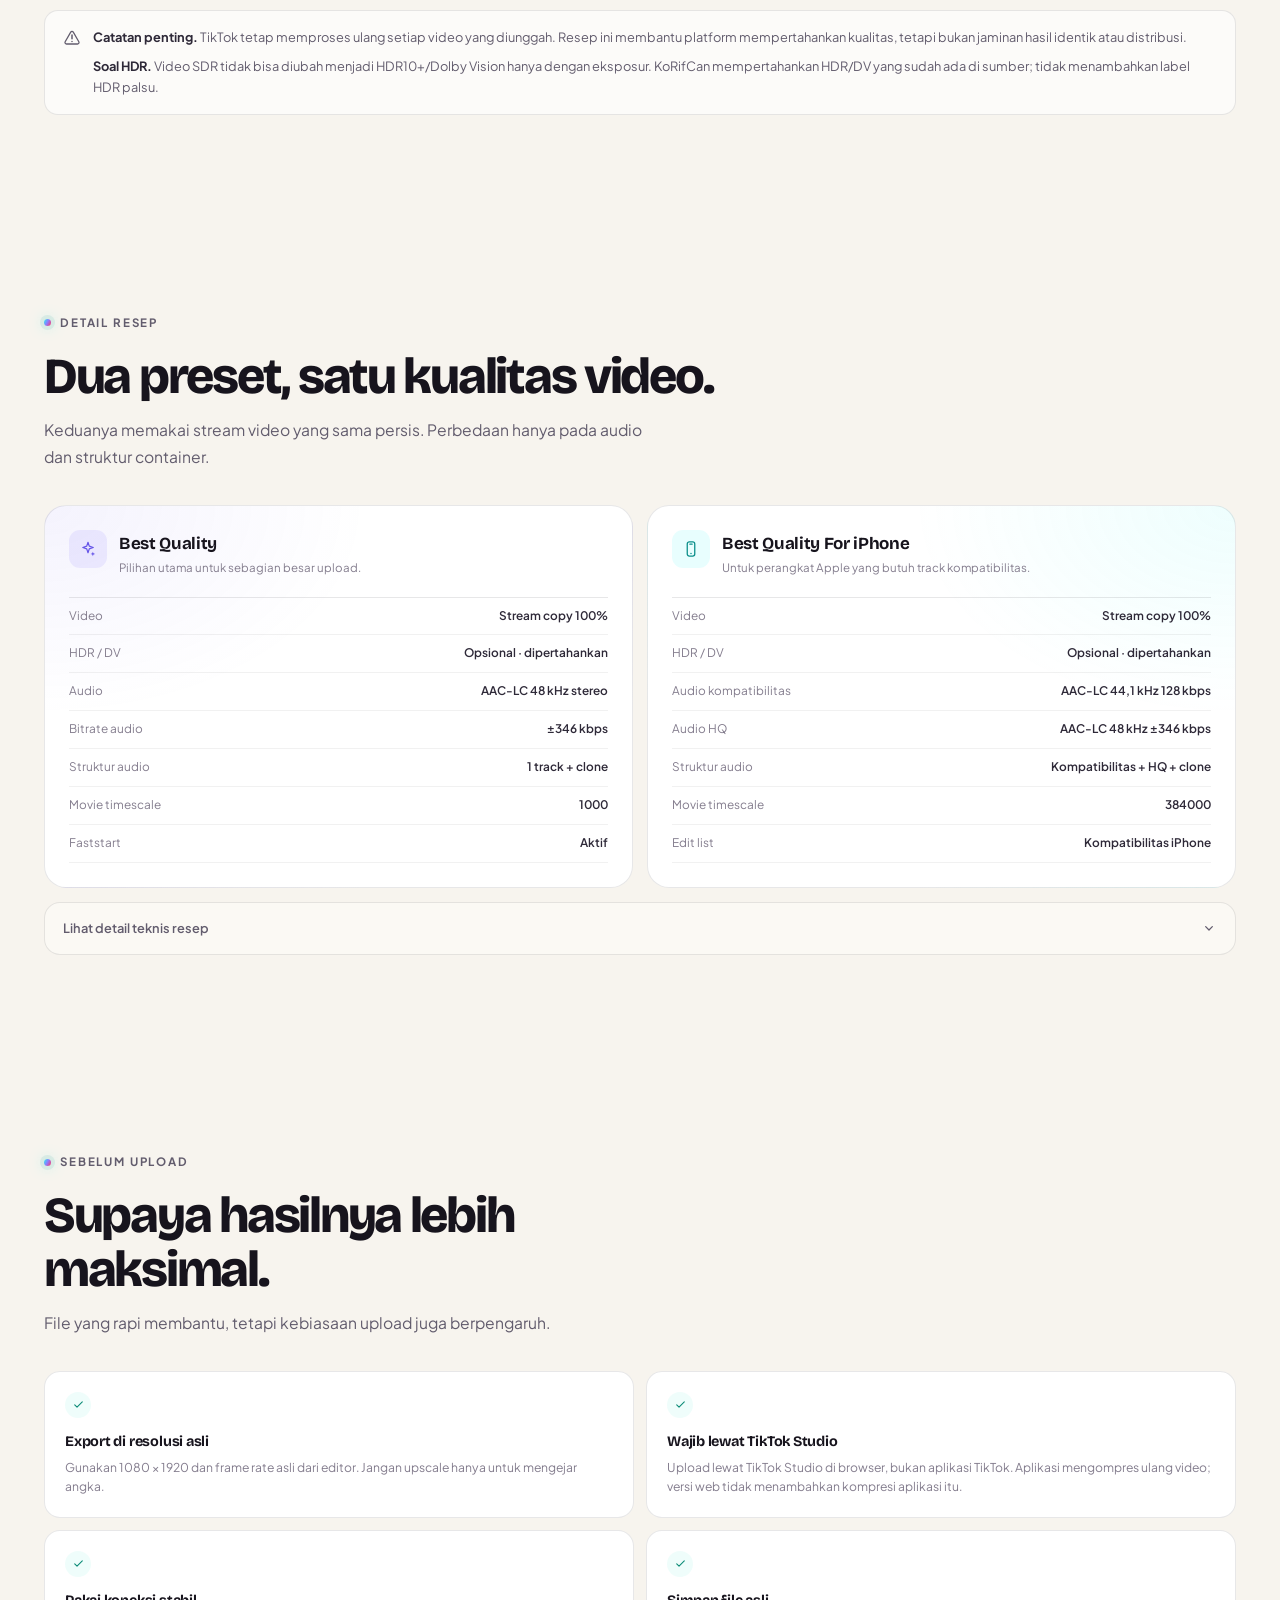
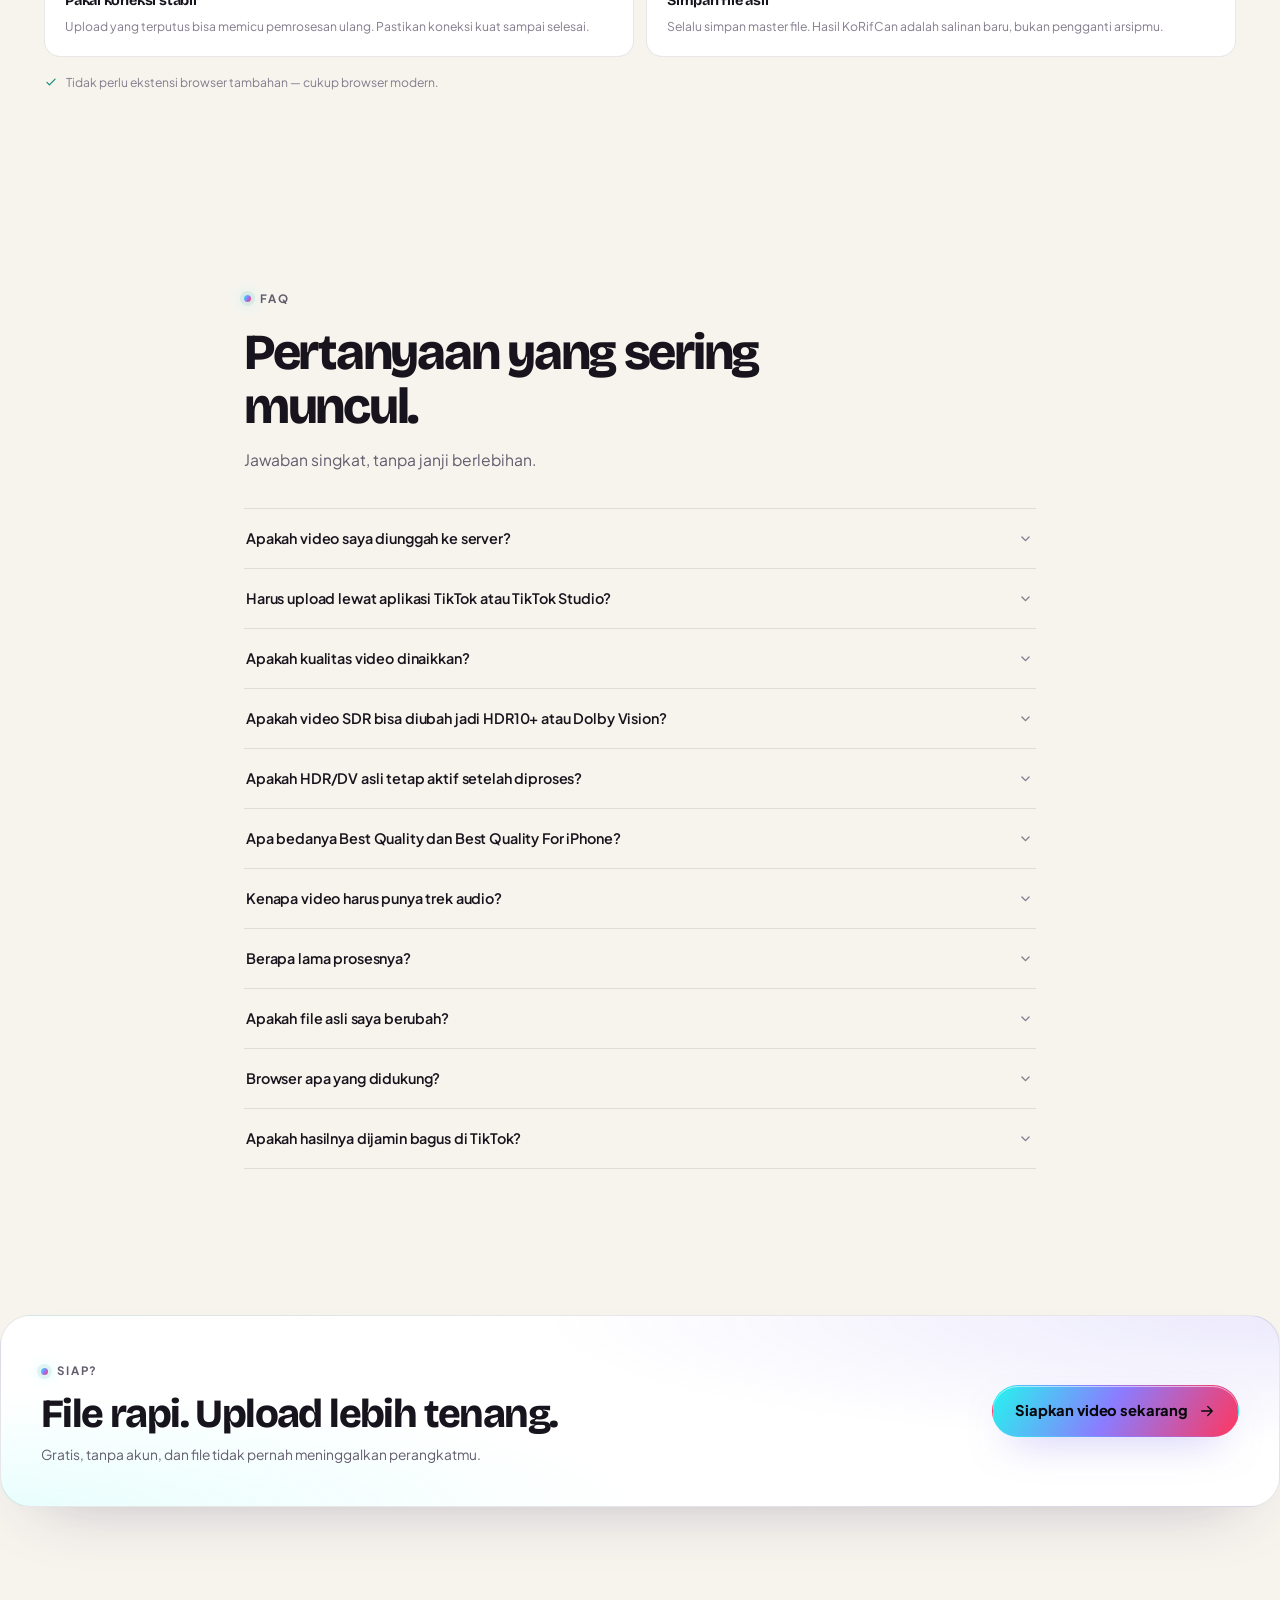
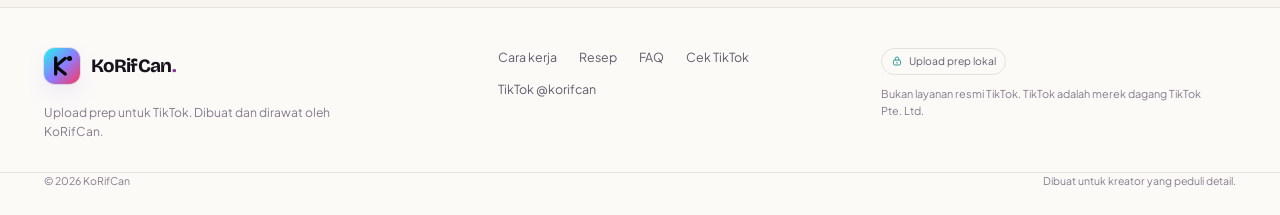
==== commit c6b32986: "Add clipboard paste button to TikTok link field" ====
--- a/index.html
+++ b/index.html
@@ -12,7 +12,7 @@
   <meta property="og:site_name" content="KoRifCan">
   <link rel="icon" href="favicon.svg" type="image/svg+xml">
   <link rel="stylesheet" href="style.css?v=20261113a">
-  <link rel="stylesheet" href="tiktok-stats.css?v=20261114d">
+  <link rel="stylesheet" href="tiktok-stats.css?v=20261114f">
 </head>
 <body>
   <svg class="svg-sprite" aria-hidden="true" focusable="false" xmlns="http://www.w3.org/2000/svg">
@@ -36,6 +36,10 @@
     </symbol>
     <symbol id="icon-download" viewBox="0 0 24 24">
       <path d="M12 4v12m0 0l4.5-4.5M12 16l-4.5-4.5M5 20h14" fill="none" stroke="currentColor" stroke-width="1.9" stroke-linecap="round" stroke-linejoin="round"></path>
+    </symbol>
+    <symbol id="icon-clipboard" viewBox="0 0 24 24">
+      <rect x="8" y="3.5" width="8" height="4" rx="1.3" fill="none" stroke="currentColor" stroke-width="1.7"></rect>
+      <path d="M9 5.5H7.5A1.5 1.5 0 0 0 6 7v12a1.5 1.5 0 0 0 1.5 1.5h9A1.5 1.5 0 0 0 18 19V7a1.5 1.5 0 0 0-1.5-1.5H15" fill="none" stroke="currentColor" stroke-width="1.7" stroke-linecap="round" stroke-linejoin="round"></path>
     </symbol>
     <symbol id="icon-tiktok" viewBox="0 0 24 24">
       <path d="M12.53.02c1.31-.02 2.61-.01 3.91-.02.08 1.53.63 3.09 1.75 4.17 1.12 1.11 2.7 1.62 4.24 1.79v4.03c-1.44-.05-2.89-.35-4.2-.97-.57-.26-1.1-.59-1.62-.93-.01 2.92.01 5.84-.02 8.75-.08 1.4-.54 2.79-1.35 3.94-1.31 1.92-3.58 3.17-5.91 3.21-1.43.08-2.86-.31-4.08-1.03-2.02-1.19-3.44-3.37-3.65-5.71-.02-.5-.03-1-.01-1.49.18-1.9 1.12-3.72 2.58-4.96 1.66-1.44 3.98-2.13 6.15-1.72.02 1.48-.04 2.96-.04 4.44-.99-.32-2.15-.23-3.02.37-.63.41-1.11 1.04-1.36 1.75-.21.51-.15 1.07-.14 1.61.24 1.64 1.82 3.02 3.5 2.87 1.12-.01 2.19-.66 2.77-1.61.19-.33.4-.67.41-1.06.1-1.79.06-3.57.07-5.36.01-4.03-.01-8.05.02-12.07Z" fill="currentColor"></path>
@@ -459,13 +463,19 @@
               <form id="ttForm" class="tt-form" novalidate>
                 <label class="tt-label" for="ttUrl">Link video TikTok</label>
                 <div class="tt-input-row">
-                  <input class="tt-input" id="ttUrl" name="url" type="url" inputmode="url" autocomplete="off" autocapitalize="off" spellcheck="false" placeholder="https://www.tiktok.com/@..." aria-describedby="ttHint" required>
+                  <div class="tt-input-wrap">
+                    <input class="tt-input" id="ttUrl" name="url" type="url" inputmode="url" autocomplete="off" autocapitalize="off" spellcheck="false" placeholder="https://www.tiktok.com/@..." aria-describedby="ttHint" required>
+                    <button class="tt-paste" id="ttPaste" type="button" title="Tempel link dari clipboard">
+                      <svg class="icon" aria-hidden="true"><use href="#icon-clipboard"></use></svg>
+                      <span>Tempel</span>
+                    </button>
+                  </div>
                   <button class="btn btn-primary tt-submit" id="ttSubmit" type="submit" aria-controls="ttResult">
                     <span>Cek video</span>
                     <svg class="icon" aria-hidden="true"><use href="#icon-arrow"></use></svg>
                   </button>
                 </div>
-                <p class="tt-hint" id="ttHint">Tempel link video publik. Statistik dari TikWM; metadata dibaca dari sebagian file video.</p>
+                <p class="tt-hint" id="ttHint">Tempel link video publik atau klik <strong>Tempel</strong>. Statistik dari TikWM; metadata dibaca dari sebagian file video.</p>
               </form>
 
               <div class="tt-status" id="ttStatus" role="status" aria-live="polite" aria-atomic="true"></div>
@@ -489,7 +499,10 @@
         <div class="tt-result stats-check-result" id="ttResult" data-autoscroll="true" hidden>
           <div class="tt-result-head">
             <div class="eyebrow"><span class="eyebrow-dot"></span> Hasil pemeriksaan</div>
-            <span class="tt-method" id="ttMethod" hidden></span>
+            <div class="tt-result-badges">
+              <span class="tt-method" id="ttMethod" hidden></span>
+              <span class="tt-recipe" id="ttRecipe" hidden></span>
+            </div>
           </div>
           <div class="tt-result-grid">
             <div class="tt-media">
@@ -777,7 +790,7 @@
 
   <script src="mp4-patcher.js?v=20261113d"></script>
   <script src="ffmpeg/ffmpeg.js"></script>
-  <script src="app.js?v=20261113d"></script>
-  <script src="tiktok-stats.js?v=20261114d"></script>
+  <script src="app.js?v=20261114e"></script>
+  <script src="tiktok-stats.js?v=20261114f"></script>
 </body>
 </html>
--- a/tiktok-stats.css
+++ b/tiktok-stats.css
@@ -207,6 +207,58 @@
   border-color: rgba(11, 143, 138, 0.58);
   background: #fff;
   box-shadow: 0 0 0 4px rgba(37, 244, 238, 0.11);
+}
+
+.tt-input-wrap {
+  position: relative;
+  min-width: 0;
+}
+
+.tt-input-wrap .tt-input {
+  padding-right: 102px;
+}
+
+.tt-paste {
+  position: absolute;
+  top: 6px;
+  right: 6px;
+  display: inline-flex;
+  align-items: center;
+  gap: 5px;
+  height: 40px;
+  padding: 0 10px;
+  border: 1px solid var(--line);
+  border-radius: 10px;
+  background: #fff;
+  color: var(--muted);
+  font: inherit;
+  font-size: 0.7rem;
+  font-weight: 750;
+  letter-spacing: 0.01em;
+  line-height: 1;
+  cursor: pointer;
+  -webkit-tap-highlight-color: transparent;
+  transition: border-color 160ms ease, color 160ms ease, background 160ms ease;
+}
+
+.tt-paste:hover {
+  border-color: rgba(11, 143, 138, 0.35);
+  background: rgba(11, 143, 138, 0.05);
+  color: var(--text);
+}
+
+.tt-paste:active {
+  transform: translateY(1px);
+}
+
+.tt-paste:focus-visible {
+  outline: 2px solid var(--cyan);
+  outline-offset: 2px;
+}
+
+.tt-paste .icon {
+  width: 15px;
+  height: 15px;
 }
 
 .tt-submit {
@@ -534,6 +586,57 @@
   display: none;
 }
 
+.tt-method[data-state="none"] {
+  border-color: var(--line);
+  background: rgba(23, 20, 29, 0.04);
+  color: var(--muted);
+}
+
+.tt-method[data-state="unknown"] {
+  border-color: rgba(180, 119, 12, 0.24);
+  background: rgba(245, 158, 11, 0.07);
+  color: #8a5a08;
+}
+
+.tt-result-badges {
+  display: flex;
+  flex-wrap: wrap;
+  align-items: center;
+  justify-content: flex-end;
+  gap: 6px;
+}
+
+.tt-recipe {
+  display: inline-flex;
+  align-items: center;
+  gap: 6px;
+  padding: 5px 10px;
+  border: 1px solid var(--line);
+  border-radius: 999px;
+  background: rgba(23, 20, 29, 0.04);
+  color: var(--muted);
+  font-size: 0.65rem;
+  font-weight: 750;
+  letter-spacing: 0.02em;
+  line-height: 1.4;
+}
+
+.tt-recipe[hidden] {
+  display: none;
+}
+
+.tt-recipe[data-state="detected"] {
+  border-color: rgba(12, 139, 119, 0.24);
+  background: rgba(12, 139, 119, 0.07);
+  color: #075f53;
+}
+
+.tt-recipe[data-state="unknown"] {
+  border-color: rgba(180, 119, 12, 0.24);
+  background: rgba(245, 158, 11, 0.07);
+  color: #8a5a08;
+}
+
 .tt-result-grid {
   display: grid;
   gap: 22px;
